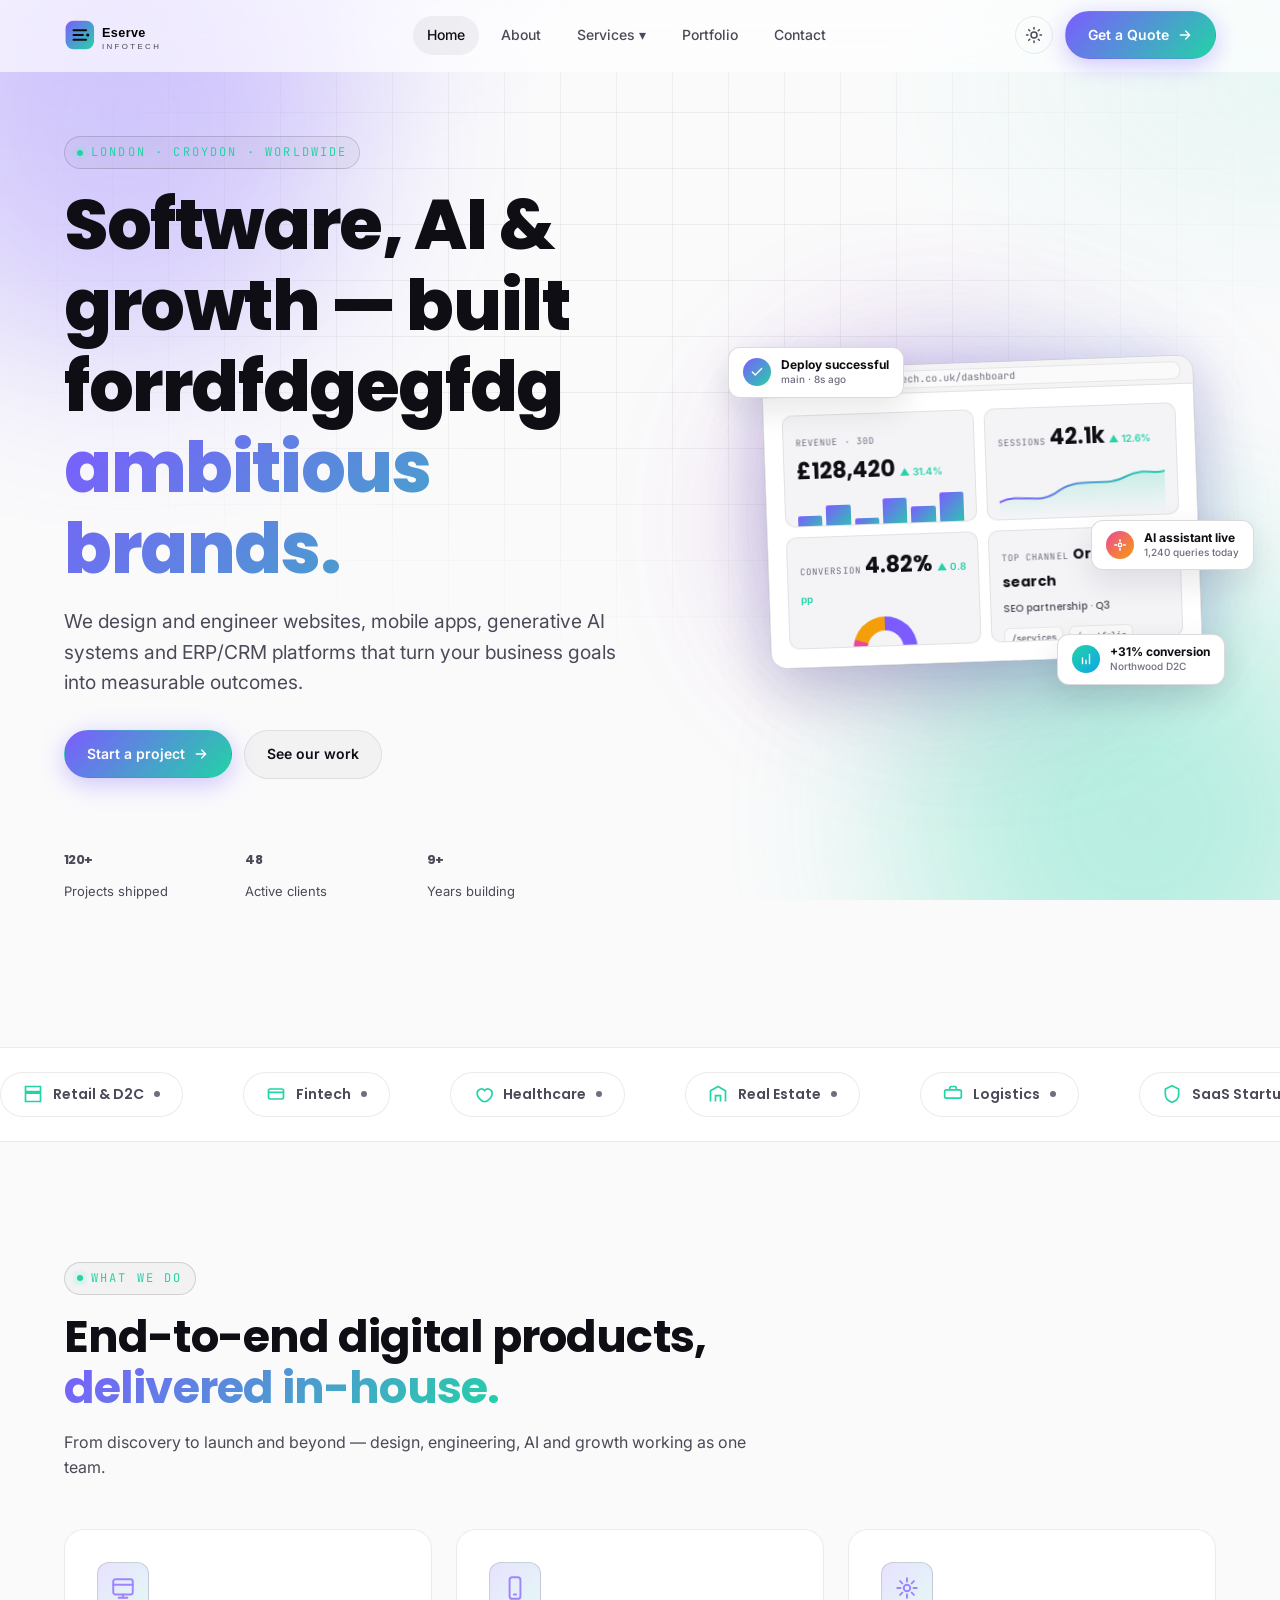
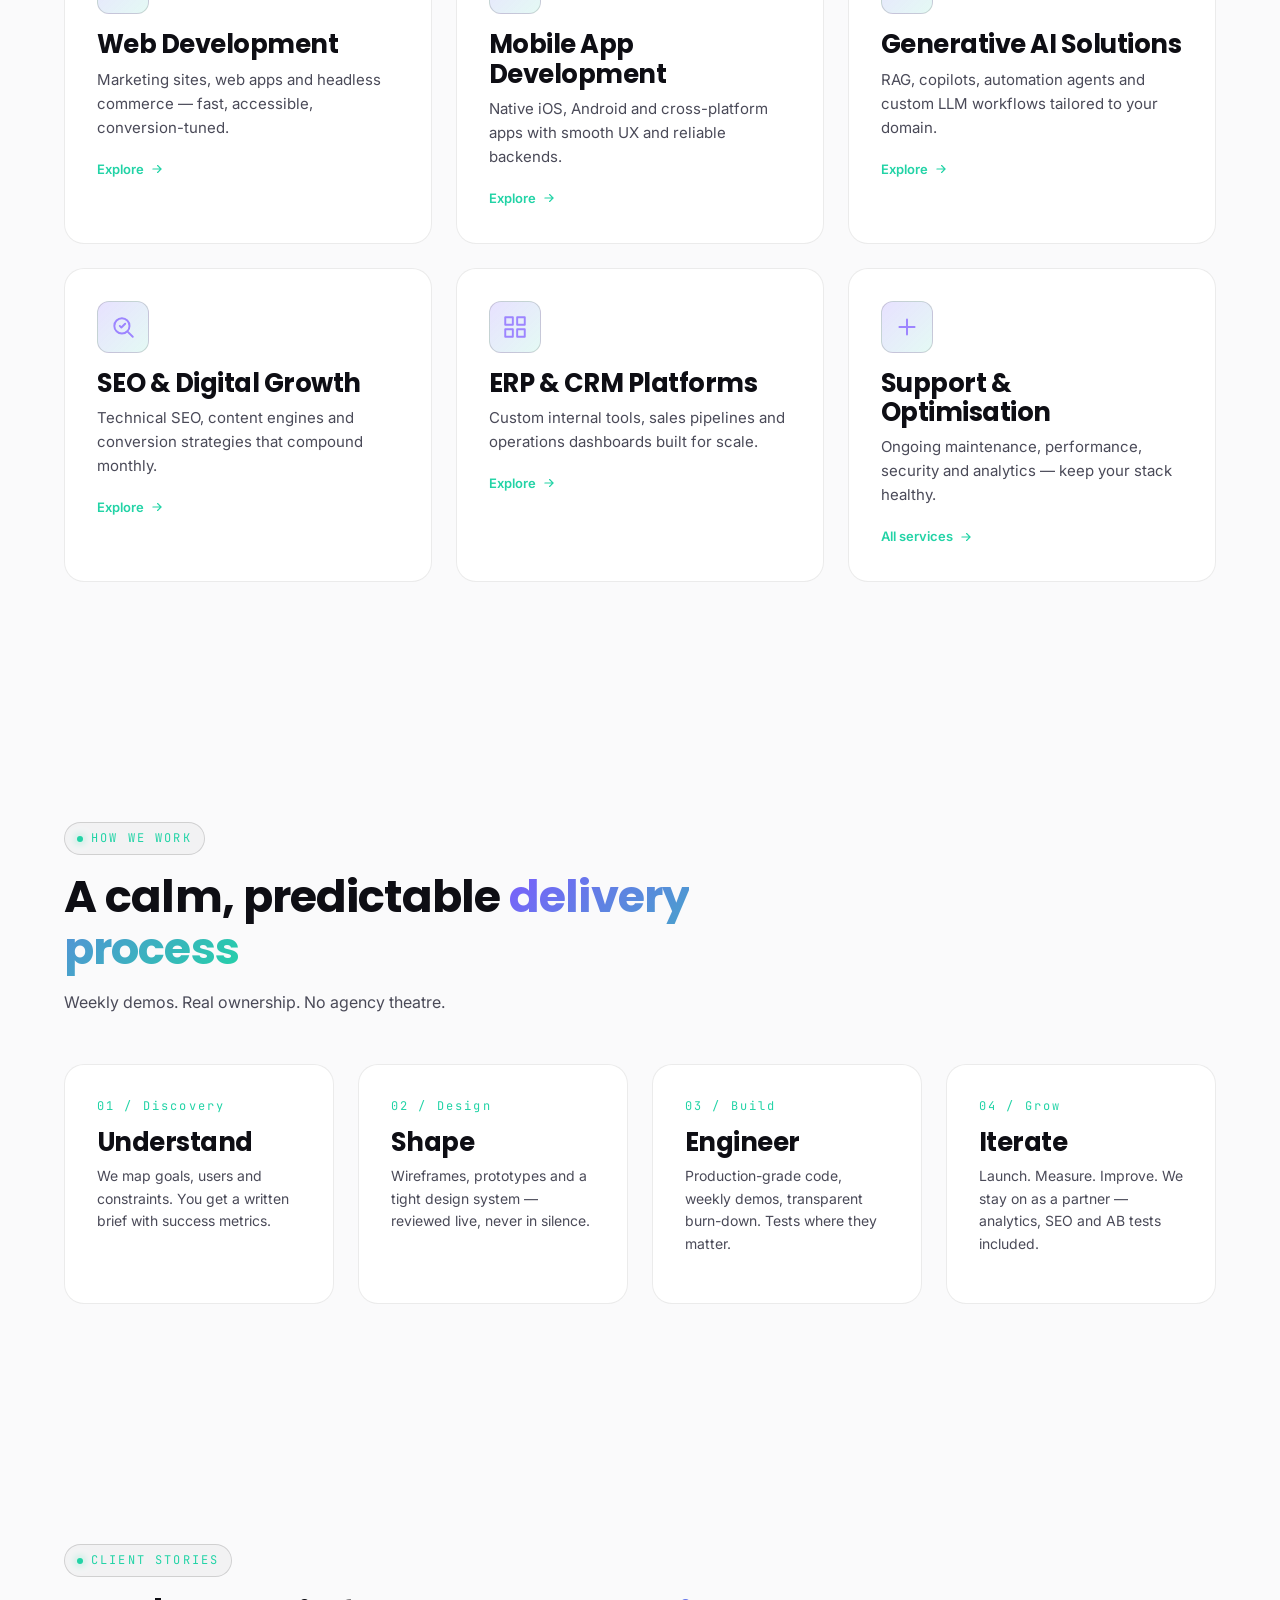
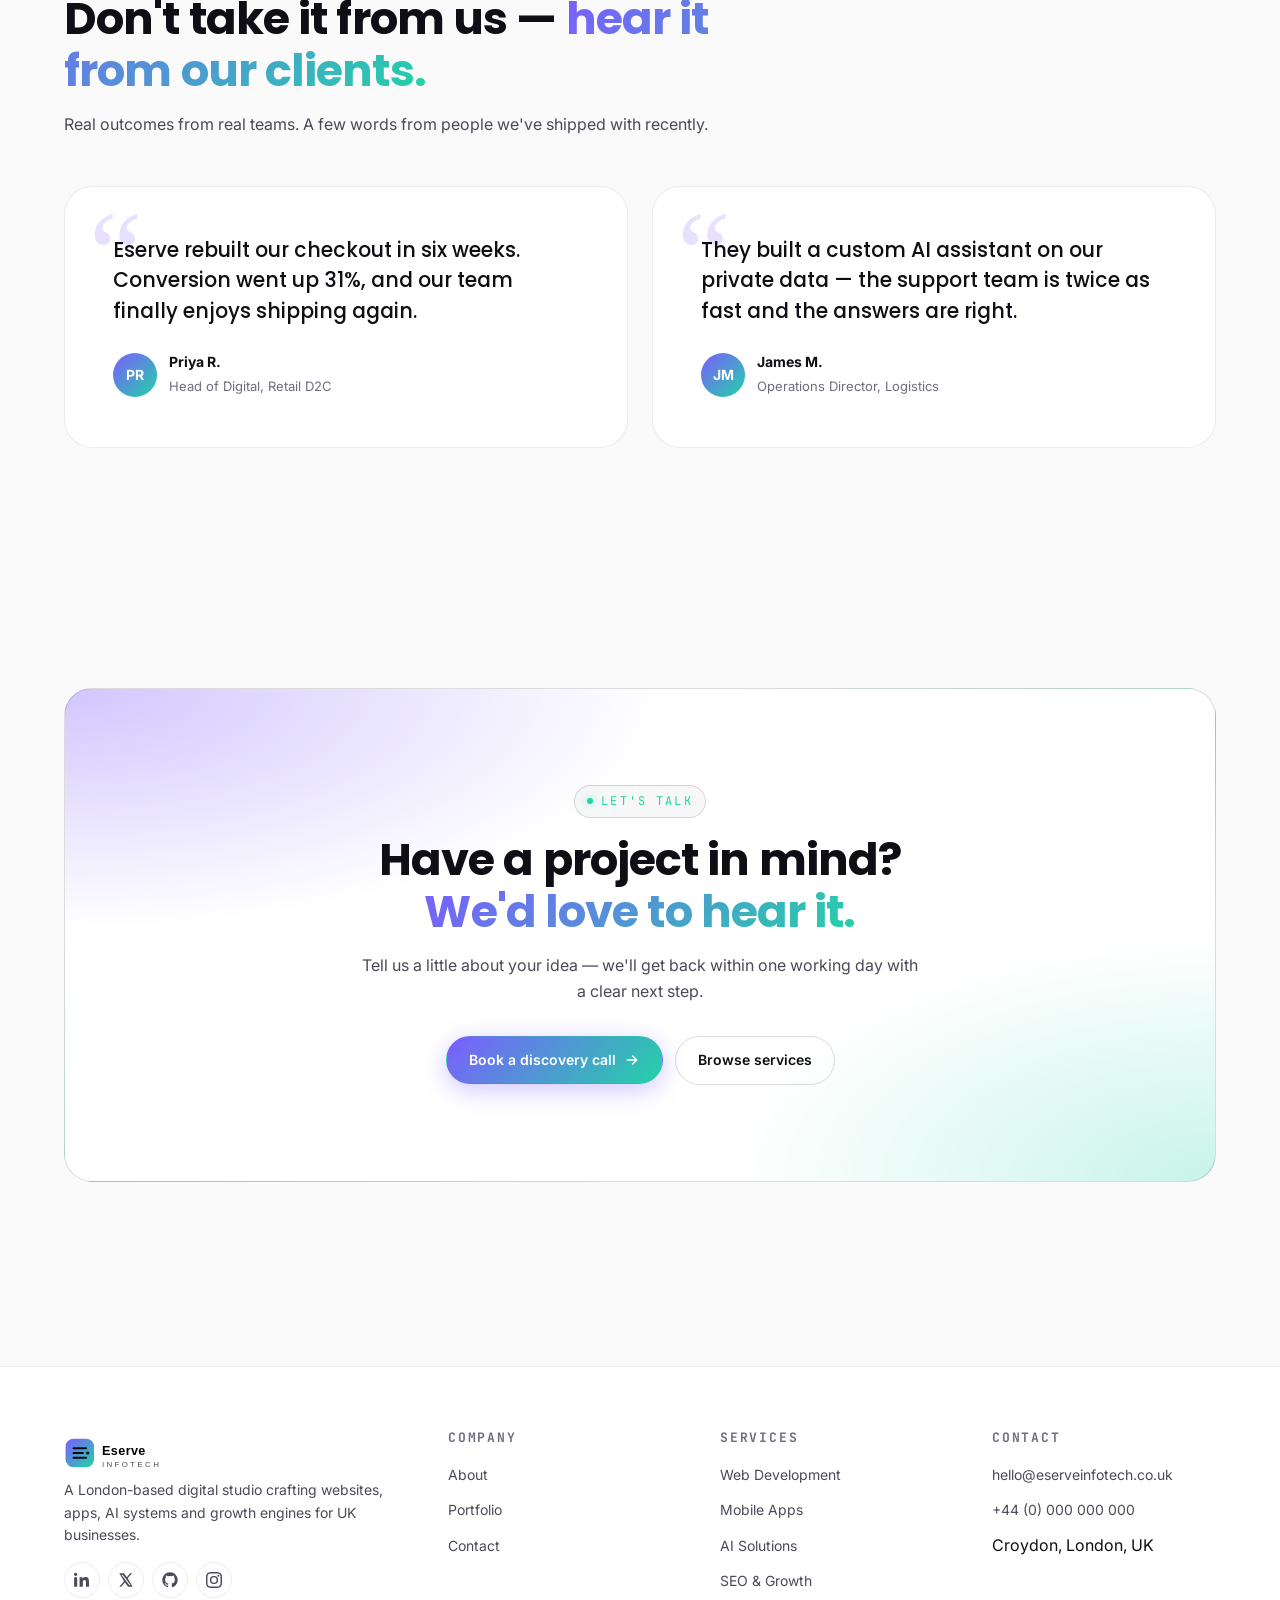
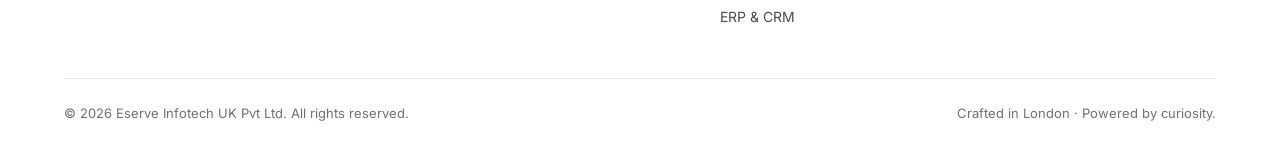
==== index.html @ 1628f1bd "panel changes" ====
<!doctype html>
<html lang="en" data-theme="light">
<head>
  <meta charset="utf-8" />
  <meta name="viewport" content="width=device-width, initial-scale=1" />
  <title>Eserve Infotech — Web, Mobile, AI &amp; SEO Studio in the UK</title>
  <meta name="description" content="Eserve Infotech is a London-based digital studio building fast, secure websites, mobile apps, AI systems and growth-focused SEO for ambitious UK businesses." />
  <link rel="icon" type="image/svg+xml" href="assets/images/logo.svg" />
  <link rel="stylesheet" href="assets/css/style.css" />
</head>
<body>

  <div class="scroll-progress"></div>
  <div class="bg-grid" aria-hidden="true"></div>
  <div class="bg-shapes" aria-hidden="true"><div class="blob b1"></div><div class="blob b2"></div><div class="blob b3"></div></div>

  <!-- ===== NAVBAR ===== -->
  <nav class="navbar" aria-label="Primary">
    <div class="nav-inner">
      <a class="logo" href="index.html" aria-label="Eserve Infotech home">
        <object data="assets/images/logo.svg" type="image/svg+xml" aria-hidden="true" style="pointer-events:none;height:38px"></object>
      </a>
      <ul class="nav-links" id="navMenu">
        <li><a href="index.html" class="active">Home</a></li>
        <li><a href="about.html">About</a></li>
        <li class="has-dropdown">
          <a href="services.html">Services <span aria-hidden="true">▾</span></a>
          <div class="dropdown" role="menu">
            <a href="services/web-development.html"><span class="ic"><svg viewBox="0 0 24 24" fill="none" stroke="currentColor" stroke-width="2"><rect x="3" y="4" width="18" height="14" rx="2"/><path d="M3 9h18"/></svg></span>Web Development</a>
            <a href="services/mobile-app.html"><span class="ic"><svg viewBox="0 0 24 24" fill="none" stroke="currentColor" stroke-width="2"><rect x="7" y="2" width="10" height="20" rx="2"/><path d="M11 18h2"/></svg></span>Mobile App Development</a>
            <a href="services/ai-solutions.html"><span class="ic"><svg viewBox="0 0 24 24" fill="none" stroke="currentColor" stroke-width="2"><circle cx="12" cy="12" r="3"/><path d="M12 3v3M12 18v3M3 12h3M18 12h3M5 5l2 2M17 17l2 2M5 19l2-2M17 7l2-2"/></svg></span>Generative AI Solutions</a>
            <a href="services/seo.html"><span class="ic"><svg viewBox="0 0 24 24" fill="none" stroke="currentColor" stroke-width="2"><circle cx="11" cy="11" r="7"/><path d="m21 21-4.3-4.3"/></svg></span>SEO &amp; Digital Growth</a>
            <a href="services/erp-crm.html"><span class="ic"><svg viewBox="0 0 24 24" fill="none" stroke="currentColor" stroke-width="2"><path d="M3 3h7v7H3zM14 3h7v7h-7zM3 14h7v7H3zM14 14h7v7h-7z"/></svg></span>ERP &amp; CRM Software</a>
          </div>
        </li>
        <li><a href="portfolio.html">Portfolio</a></li>
        <li><a href="contact.html">Contact</a></li>
      </ul>
      <div class="nav-cta">
        <button class="theme-toggle" aria-label="Toggle theme">
          <svg class="icon-moon" viewBox="0 0 24 24" fill="none" stroke="currentColor" stroke-width="2" stroke-linecap="round" stroke-linejoin="round"><path d="M21 12.79A9 9 0 1 1 11.21 3 7 7 0 0 0 21 12.79z"/></svg>
          <svg class="icon-sun" viewBox="0 0 24 24" fill="none" stroke="currentColor" stroke-width="2" stroke-linecap="round" stroke-linejoin="round"><circle cx="12" cy="12" r="4"/><path d="M12 2v2M12 20v2M4.93 4.93l1.41 1.41M17.66 17.66l1.41 1.41M2 12h2M20 12h2M4.93 19.07l1.41-1.41M17.66 6.34l1.41-1.41"/></svg>
        </button>
        <a class="btn btn-primary" href="contact.html">Get a Quote
          <svg class="arrow" viewBox="0 0 24 24" fill="none" stroke="currentColor" stroke-width="2" stroke-linecap="round" stroke-linejoin="round"><path d="M5 12h14M13 6l6 6-6 6"/></svg>
        </a>
        <button class="nav-toggle" aria-label="Open menu" aria-controls="navMenu" aria-expanded="false">
          <svg viewBox="0 0 24 24" fill="none" stroke="currentColor" stroke-width="2" stroke-linecap="round"><path d="M4 7h16M4 12h16M4 17h16"/></svg>
        </button>
      </div>
    </div>
  </nav>

  <main>
    <!-- ===== HERO ===== -->
    <section class="hero">
      <div class="container hero-grid">
        <div>
          <span class="eyebrow reveal" data-edit="home.hero_eyebrow">London · Croydon · Worldwide</span>
          <h1 class="reveal delay-1">
            <span class="line" data-edit="home.hero_h1_line1">Software, AI &amp; </span>
            <span class="line" data-edit="home.hero_h1_line2">growth — built for</span>
            <span class="line gradient-text" data-edit="home.hero_h1_line3">ambitious brands.</span>
          </h1>
          <p class="lead reveal delay-2" data-edit="home.hero_lead">We design and engineer websites, mobile apps, generative AI systems and ERP/CRM platforms that turn your business goals into measurable outcomes.</p>
          <div class="hero-actions reveal delay-3">
            <a class="btn btn-primary" href="contact.html"><span data-edit="home.hero_cta_primary">Start a project</span>
              <svg class="arrow" viewBox="0 0 24 24" fill="none" stroke="currentColor" stroke-width="2" stroke-linecap="round" stroke-linejoin="round"><path d="M5 12h14M13 6l6 6-6 6"/></svg>
            </a>
            <a class="btn btn-ghost" href="portfolio.html" data-edit="home.hero_cta_secondary">See our work</a>
          </div>
          <div class="hero-stats reveal delay-4">
            <div class="stat"><strong><span data-edit="home.stat_1_value">120</span><span data-edit="home.stat_1_suffix">+</span></strong><span data-edit="home.stat_1_label">Projects shipped</span></div>
            <div class="stat"><strong><span data-edit="home.stat_2_value">48</span><span data-edit="home.stat_2_suffix"></span></strong><span data-edit="home.stat_2_label">Active clients</span></div>
            <div class="stat"><strong><span data-edit="home.stat_3_value">9</span><span data-edit="home.stat_3_suffix">+</span></strong><span data-edit="home.stat_3_label">Years building</span></div>
          </div>
        </div>
        <div class="hero-mockup reveal delay-2" aria-hidden="true">
          <div class="browser floating" data-depth="6">
            <div class="bar">
              <i></i><i></i><i></i>
              <span class="url">eserveinfotech.co.uk/dashboard</span>
            </div>
            <div class="body">
              <div class="dash-grid">
                <div class="dash-card">
                  <span class="lbl">Revenue · 30d</span>
                  <span class="val">£128,420</span>
                  <span class="delta">▲ 31.4%</span>
                  <div class="chart-bars"><span></span><span></span><span></span><span></span><span></span><span></span></div>
                </div>
                <div class="dash-card">
                  <span class="lbl">Sessions</span>
                  <span class="val">42.1k</span>
                  <span class="delta">▲ 12.6%</span>
                  <svg class="chart-line" viewBox="0 0 220 56" preserveAspectRatio="none">
                    <defs>
                      <linearGradient id="chartGrad" x1="0" x2="0" y1="0" y2="1">
                        <stop offset="0%" stop-color="#22D3A6"/>
                        <stop offset="100%" stop-color="#22D3A6" stop-opacity="0"/>
                      </linearGradient>
                      <linearGradient id="chartStroke" x1="0" x2="1" y1="0" y2="0">
                        <stop offset="0%" stop-color="#7C5CFF"/>
                        <stop offset="100%" stop-color="#22D3A6"/>
                      </linearGradient>
                    </defs>
                    <path class="area" d="M0,40 C30,30 50,46 80,30 C110,16 140,30 170,18 C190,10 210,18 220,14 L220,56 L0,56 Z"/>
                    <path class="stroke" d="M0,40 C30,30 50,46 80,30 C110,16 140,30 170,18 C190,10 210,18 220,14"/>
                  </svg>
                </div>
                <div class="dash-card">
                  <span class="lbl">Conversion</span>
                  <span class="val">4.82%</span>
                  <span class="delta">▲ 0.8 pp</span>
                  <div class="dash-pie"></div>
                </div>
                <div class="dash-card">
                  <span class="lbl">Top channel</span>
                  <span class="val" style="font-size:14px;line-height:1.3">Organic search<br><span style="font-size:10px;color:var(--text-muted);font-weight:500">SEO partnership · Q3</span></span>
                  <div style="display:flex;gap:6px;margin-top:8px;flex-wrap:wrap">
                    <span style="font-size:9px;font-family:var(--font-mono);background:var(--bg);border:1px solid var(--border);padding:3px 6px;border-radius:6px;color:var(--text-muted)">/services</span>
                    <span style="font-size:9px;font-family:var(--font-mono);background:var(--bg);border:1px solid var(--border);padding:3px 6px;border-radius:6px;color:var(--text-muted)">/portfolio</span>
                  </div>
                </div>
              </div>
            </div>
          </div>

          <div class="float-card fc-1 floating" data-depth="14">
            <span class="ic-circle"><svg viewBox="0 0 24 24" fill="none" stroke="currentColor" stroke-width="2.4" stroke-linecap="round" stroke-linejoin="round"><path d="M20 6 9 17l-5-5"/></svg></span>
            <div class="meta-row"><strong>Deploy successful</strong><span>main · 8s ago</span></div>
          </div>

          <div class="float-card fc-2 floating" data-depth="20">
            <span class="ic-circle" style="background:linear-gradient(135deg,#22D3A6,#0EA5E9)"><svg viewBox="0 0 24 24" fill="none" stroke="currentColor" stroke-width="2.4" stroke-linecap="round" stroke-linejoin="round"><path d="M12 20v-6M6 20V10M18 20V4"/></svg></span>
            <div class="meta-row"><strong>+31% conversion</strong><span>Northwood D2C</span></div>
          </div>

          <div class="float-card fc-3 floating" data-depth="10">
            <span class="ic-circle" style="background:linear-gradient(135deg,#EC4899,#F59E0B)"><svg viewBox="0 0 24 24" fill="none" stroke="currentColor" stroke-width="2.4" stroke-linecap="round" stroke-linejoin="round"><circle cx="12" cy="12" r="3"/><path d="M12 3v3M12 18v3M3 12h3M18 12h3"/></svg></span>
            <div class="meta-row"><strong>AI assistant live</strong><span>1,240 queries today</span></div>
          </div>
        </div>
      </div>
    </section>

    <!-- ===== TRUSTED BY MARQUEE ===== -->
    <section aria-label="Trusted by" class="reveal">
      <div class="marquee">
        <div class="marquee-track">
          <span class="logo-chip"><svg viewBox="0 0 24 24" fill="none" stroke="currentColor" stroke-width="2"><path d="M3 3h18v6H3zM3 11h18v10H3z"/></svg>Retail &amp; D2C</span>
          <span class="logo-chip"><svg viewBox="0 0 24 24" fill="none" stroke="currentColor" stroke-width="2"><rect x="3" y="6" width="18" height="12" rx="2"/><path d="M3 10h18"/></svg>Fintech</span>
          <span class="logo-chip"><svg viewBox="0 0 24 24" fill="none" stroke="currentColor" stroke-width="2"><path d="M12 21s-7-4.5-7-10a5 5 0 0 1 9-3 5 5 0 0 1 9 3c0 5.5-7 10-7 10z"/></svg>Healthcare</span>
          <span class="logo-chip"><svg viewBox="0 0 24 24" fill="none" stroke="currentColor" stroke-width="2"><path d="M3 21V8l9-5 9 5v13"/><path d="M9 21v-7h6v7"/></svg>Real Estate</span>
          <span class="logo-chip"><svg viewBox="0 0 24 24" fill="none" stroke="currentColor" stroke-width="2"><rect x="2" y="7" width="20" height="10" rx="2"/><path d="M8 7V5a2 2 0 0 1 2-2h4a2 2 0 0 1 2 2v2"/></svg>Logistics</span>
          <span class="logo-chip"><svg viewBox="0 0 24 24" fill="none" stroke="currentColor" stroke-width="2"><path d="M12 2 4 6v6c0 5 3.5 8.5 8 10 4.5-1.5 8-5 8-10V6l-8-4z"/></svg>SaaS Startups</span>
          <span class="logo-chip"><svg viewBox="0 0 24 24" fill="none" stroke="currentColor" stroke-width="2"><path d="M3 21v-8l9-7 9 7v8M9 21v-6h6v6"/></svg>Manufacturing</span>
          <span class="logo-chip"><svg viewBox="0 0 24 24" fill="none" stroke="currentColor" stroke-width="2"><path d="M2 9 12 4l10 5-10 5L2 9z"/><path d="M6 11v5a6 6 0 0 0 12 0v-5"/></svg>Education</span>

          <span class="logo-chip"><svg viewBox="0 0 24 24" fill="none" stroke="currentColor" stroke-width="2"><path d="M3 3h18v6H3zM3 11h18v10H3z"/></svg>Retail &amp; D2C</span>
          <span class="logo-chip"><svg viewBox="0 0 24 24" fill="none" stroke="currentColor" stroke-width="2"><rect x="3" y="6" width="18" height="12" rx="2"/><path d="M3 10h18"/></svg>Fintech</span>
          <span class="logo-chip"><svg viewBox="0 0 24 24" fill="none" stroke="currentColor" stroke-width="2"><path d="M12 21s-7-4.5-7-10a5 5 0 0 1 9-3 5 5 0 0 1 9 3c0 5.5-7 10-7 10z"/></svg>Healthcare</span>
          <span class="logo-chip"><svg viewBox="0 0 24 24" fill="none" stroke="currentColor" stroke-width="2"><path d="M3 21V8l9-5 9 5v13"/><path d="M9 21v-7h6v7"/></svg>Real Estate</span>
          <span class="logo-chip"><svg viewBox="0 0 24 24" fill="none" stroke="currentColor" stroke-width="2"><rect x="2" y="7" width="20" height="10" rx="2"/><path d="M8 7V5a2 2 0 0 1 2-2h4a2 2 0 0 1 2 2v2"/></svg>Logistics</span>
          <span class="logo-chip"><svg viewBox="0 0 24 24" fill="none" stroke="currentColor" stroke-width="2"><path d="M12 2 4 6v6c0 5 3.5 8.5 8 10 4.5-1.5 8-5 8-10V6l-8-4z"/></svg>SaaS Startups</span>
          <span class="logo-chip"><svg viewBox="0 0 24 24" fill="none" stroke="currentColor" stroke-width="2"><path d="M3 21v-8l9-7 9 7v8M9 21v-6h6v6"/></svg>Manufacturing</span>
          <span class="logo-chip"><svg viewBox="0 0 24 24" fill="none" stroke="currentColor" stroke-width="2"><path d="M2 9 12 4l10 5-10 5L2 9z"/><path d="M6 11v5a6 6 0 0 0 12 0v-5"/></svg>Education</span>
        </div>
      </div>
    </section>

    <!-- ===== SERVICES ===== -->
    <section class="section" id="services">
      <div class="container">
        <div class="section-head reveal">
          <span class="eyebrow">What we do</span>
          <h2>End-to-end digital products, <span class="gradient-text">delivered in-house.</span></h2>
          <p>From discovery to launch and beyond — design, engineering, AI and growth working as one team.</p>
        </div>

        <div class="grid g-3">
          <a class="card spotlight tilt reveal delay-1" href="services/web-development.html">
            <div class="icon">
              <svg viewBox="0 0 24 24" fill="none" stroke="currentColor" stroke-width="1.8" stroke-linecap="round" stroke-linejoin="round"><rect x="3" y="4" width="18" height="14" rx="2"/><path d="M3 9h18M8 21h8M12 18v3"/></svg>
            </div>
            <h3>Web Development</h3>
            <p>Marketing sites, web apps and headless commerce — fast, accessible, conversion-tuned.</p>
            <span class="more">Explore <svg viewBox="0 0 24 24" fill="none" stroke="currentColor" stroke-width="2" stroke-linecap="round"><path d="M5 12h14M13 6l6 6-6 6"/></svg></span>
          </a>

          <a class="card spotlight tilt reveal delay-2" href="services/mobile-app.html">
            <div class="icon">
              <svg viewBox="0 0 24 24" fill="none" stroke="currentColor" stroke-width="1.8" stroke-linecap="round" stroke-linejoin="round"><rect x="7" y="2" width="10" height="20" rx="2.5"/><path d="M11 18h2"/></svg>
            </div>
            <h3>Mobile App Development</h3>
            <p>Native iOS, Android and cross-platform apps with smooth UX and reliable backends.</p>
            <span class="more">Explore <svg viewBox="0 0 24 24" fill="none" stroke="currentColor" stroke-width="2" stroke-linecap="round"><path d="M5 12h14M13 6l6 6-6 6"/></svg></span>
          </a>

          <a class="card spotlight tilt reveal delay-3" href="services/ai-solutions.html">
            <div class="icon">
              <svg viewBox="0 0 24 24" fill="none" stroke="currentColor" stroke-width="1.8" stroke-linecap="round" stroke-linejoin="round"><circle cx="12" cy="12" r="3"/><path d="M12 3v3M12 18v3M3 12h3M18 12h3M5.6 5.6 7.7 7.7M16.3 16.3l2.1 2.1M5.6 18.4 7.7 16.3M16.3 7.7l2.1-2.1"/></svg>
            </div>
            <h3>Generative AI Solutions</h3>
            <p>RAG, copilots, automation agents and custom LLM workflows tailored to your domain.</p>
            <span class="more">Explore <svg viewBox="0 0 24 24" fill="none" stroke="currentColor" stroke-width="2" stroke-linecap="round"><path d="M5 12h14M13 6l6 6-6 6"/></svg></span>
          </a>

          <a class="card spotlight tilt reveal delay-1" href="services/seo.html">
            <div class="icon">
              <svg viewBox="0 0 24 24" fill="none" stroke="currentColor" stroke-width="1.8" stroke-linecap="round" stroke-linejoin="round"><circle cx="11" cy="11" r="7"/><path d="m21 21-4.3-4.3M9 11l1.5 1.5L14 9"/></svg>
            </div>
            <h3>SEO &amp; Digital Growth</h3>
            <p>Technical SEO, content engines and conversion strategies that compound monthly.</p>
            <span class="more">Explore <svg viewBox="0 0 24 24" fill="none" stroke="currentColor" stroke-width="2" stroke-linecap="round"><path d="M5 12h14M13 6l6 6-6 6"/></svg></span>
          </a>

          <a class="card spotlight tilt reveal delay-2" href="services/erp-crm.html">
            <div class="icon">
              <svg viewBox="0 0 24 24" fill="none" stroke="currentColor" stroke-width="1.8" stroke-linecap="round" stroke-linejoin="round"><path d="M3 3h7v7H3zM14 3h7v7h-7zM3 14h7v7H3zM14 14h7v7h-7z"/></svg>
            </div>
            <h3>ERP &amp; CRM Platforms</h3>
            <p>Custom internal tools, sales pipelines and operations dashboards built for scale.</p>
            <span class="more">Explore <svg viewBox="0 0 24 24" fill="none" stroke="currentColor" stroke-width="2" stroke-linecap="round"><path d="M5 12h14M13 6l6 6-6 6"/></svg></span>
          </a>

          <a class="card spotlight tilt reveal delay-3" href="services.html">
            <div class="icon">
              <svg viewBox="0 0 24 24" fill="none" stroke="currentColor" stroke-width="1.8" stroke-linecap="round" stroke-linejoin="round"><path d="M12 5v14M5 12h14"/></svg>
            </div>
            <h3>Support &amp; Optimisation</h3>
            <p>Ongoing maintenance, performance, security and analytics — keep your stack healthy.</p>
            <span class="more">All services <svg viewBox="0 0 24 24" fill="none" stroke="currentColor" stroke-width="2" stroke-linecap="round"><path d="M5 12h14M13 6l6 6-6 6"/></svg></span>
          </a>
        </div>
      </div>
    </section>

    <!-- ===== PROCESS ===== -->
    <section class="section" id="process">
      <div class="container">
        <div class="section-head reveal">
          <span class="eyebrow">How we work</span>
          <h2>A calm, predictable <span class="gradient-text">delivery process</span></h2>
          <p>Weekly demos. Real ownership. No agency theatre.</p>
        </div>
        <div class="steps">
          <div class="step spotlight reveal delay-1">
            <span class="num">01 / Discovery</span>
            <h3>Understand</h3>
            <p>We map goals, users and constraints. You get a written brief with success metrics.</p>
          </div>
          <div class="step spotlight reveal delay-2">
            <span class="num">02 / Design</span>
            <h3>Shape</h3>
            <p>Wireframes, prototypes and a tight design system — reviewed live, never in silence.</p>
          </div>
          <div class="step spotlight reveal delay-3">
            <span class="num">03 / Build</span>
            <h3>Engineer</h3>
            <p>Production-grade code, weekly demos, transparent burn-down. Tests where they matter.</p>
          </div>
          <div class="step spotlight reveal delay-4">
            <span class="num">04 / Grow</span>
            <h3>Iterate</h3>
            <p>Launch. Measure. Improve. We stay on as a partner — analytics, SEO and AB tests included.</p>
          </div>
        </div>
      </div>
    </section>

    <!-- ===== TESTIMONIAL ===== -->
    <section class="section">
      <div class="container">
        <div class="section-head reveal">
          <span class="eyebrow">Client stories</span>
          <h2>Don't take it from us — <span class="gradient-text">hear it from our clients.</span></h2>
          <p>Real outcomes from real teams. A few words from people we've shipped with recently.</p>
        </div>
        <div class="grid g-2">
          <div class="testimonial spotlight reveal">
            <p>Eserve rebuilt our checkout in six weeks. Conversion went up 31%, and our team finally enjoys shipping again.</p>
            <div class="who">
              <div class="avatar">PR</div>
              <div><strong>Priya R.</strong><span>Head of Digital, Retail D2C</span></div>
            </div>
          </div>
          <div class="testimonial spotlight reveal delay-2">
            <p>They built a custom AI assistant on our private data — the support team is twice as fast and the answers are right.</p>
            <div class="who">
              <div class="avatar">JM</div>
              <div><strong>James M.</strong><span>Operations Director, Logistics</span></div>
            </div>
          </div>
        </div>
      </div>
    </section>

    <!-- ===== CTA ===== -->
    <section class="section">
      <div class="container">
        <div class="cta-banner reveal">
          <span class="eyebrow">Let's talk</span>
          <h2>Have a project in mind? <br/><span class="gradient-text">We'd love to hear it.</span></h2>
          <p>Tell us a little about your idea — we'll get back within one working day with a clear next step.</p>
          <div class="cta-actions">
            <a class="btn btn-primary" href="contact.html">Book a discovery call
              <svg class="arrow" viewBox="0 0 24 24" fill="none" stroke="currentColor" stroke-width="2" stroke-linecap="round" stroke-linejoin="round"><path d="M5 12h14M13 6l6 6-6 6"/></svg>
            </a>
            <a class="btn btn-outline" href="services.html">Browse services</a>
          </div>
        </div>
      </div>
    </section>
  </main>

  <!-- ===== FOOTER ===== -->
  <footer class="footer">
    <div class="container">
      <div class="foot-grid">
        <div class="foot-brand">
          <a class="logo" href="index.html" aria-label="Eserve Infotech home">
            <object data="assets/images/logo.svg" type="image/svg+xml" aria-hidden="true" style="pointer-events:none;height:38px"></object>
          </a>
          <p>A London-based digital studio crafting websites, apps, AI systems and growth engines for UK businesses.</p>
          <div class="socials">
            <a href="#" aria-label="LinkedIn"><svg viewBox="0 0 24 24" fill="currentColor"><path d="M4.98 3.5C4.98 4.88 3.86 6 2.5 6S0 4.88 0 3.5 1.12 1 2.5 1s2.48 1.12 2.48 2.5zM.22 8h4.56v14H.22zM8.34 8h4.37v1.92h.06c.6-1.14 2.08-2.34 4.28-2.34 4.58 0 5.42 3.02 5.42 6.94V22h-4.55v-6.5c0-1.55-.03-3.55-2.16-3.55-2.16 0-2.5 1.69-2.5 3.43V22H8.34z"/></svg></a>
            <a href="#" aria-label="X"><svg viewBox="0 0 24 24" fill="currentColor"><path d="M18.244 2H21l-6.52 7.45L22 22h-6.79l-4.79-6.27L4.7 22H2l7.04-8.04L2 2h6.93l4.32 5.74L18.24 2zm-1.18 18h1.86L7.04 4H5.07l11.99 16z"/></svg></a>
            <a href="#" aria-label="GitHub"><svg viewBox="0 0 24 24" fill="currentColor"><path d="M12 .5C5.65.5.5 5.65.5 12c0 5.08 3.29 9.39 7.86 10.91.58.1.79-.25.79-.55v-2.06c-3.2.7-3.87-1.36-3.87-1.36-.52-1.34-1.27-1.69-1.27-1.69-1.04-.71.08-.7.08-.7 1.15.08 1.76 1.18 1.76 1.18 1.02 1.75 2.68 1.24 3.34.95.1-.74.4-1.24.73-1.53-2.55-.29-5.23-1.28-5.23-5.69 0-1.26.45-2.29 1.18-3.1-.12-.29-.51-1.46.11-3.05 0 0 .96-.31 3.15 1.18a10.94 10.94 0 0 1 5.74 0c2.18-1.49 3.14-1.18 3.14-1.18.62 1.59.23 2.76.11 3.05.74.81 1.18 1.84 1.18 3.1 0 4.42-2.69 5.4-5.25 5.68.41.36.78 1.06.78 2.13v3.16c0 .31.21.66.8.55C20.21 21.39 23.5 17.08 23.5 12 23.5 5.65 18.35.5 12 .5z"/></svg></a>
            <a href="#" aria-label="Instagram"><svg viewBox="0 0 24 24" fill="currentColor"><path d="M12 2.16c3.2 0 3.58.01 4.85.07 1.17.05 1.8.25 2.22.41.56.22.96.48 1.38.9.42.42.68.82.9 1.38.16.42.36 1.05.41 2.22.06 1.27.07 1.65.07 4.85s-.01 3.58-.07 4.85c-.05 1.17-.25 1.8-.41 2.22-.22.56-.48.96-.9 1.38-.42.42-.82.68-1.38.9-.42.16-1.05.36-2.22.41-1.27.06-1.65.07-4.85.07s-3.58-.01-4.85-.07c-1.17-.05-1.8-.25-2.22-.41-.56-.22-.96-.48-1.38-.9-.42-.42-.68-.82-.9-1.38-.16-.42-.36-1.05-.41-2.22C2.17 15.58 2.16 15.2 2.16 12s.01-3.58.07-4.85c.05-1.17.25-1.8.41-2.22.22-.56.48-.96.9-1.38.42-.42.82-.68 1.38-.9.42-.16 1.05-.36 2.22-.41C8.42 2.17 8.8 2.16 12 2.16zM12 0C8.74 0 8.33.01 7.05.07 5.78.13 4.9.33 4.14.63c-.79.31-1.46.72-2.13 1.39A5.9 5.9 0 0 0 .63 4.14C.33 4.9.13 5.78.07 7.05.01 8.33 0 8.74 0 12s.01 3.67.07 4.95c.06 1.27.26 2.15.56 2.91.31.79.72 1.46 1.39 2.13.67.67 1.34 1.08 2.13 1.39.76.3 1.64.5 2.91.56C8.33 23.99 8.74 24 12 24s3.67-.01 4.95-.07c1.27-.06 2.15-.26 2.91-.56.79-.31 1.46-.72 2.13-1.39a5.9 5.9 0 0 0 1.39-2.13c.3-.76.5-1.64.56-2.91.06-1.28.07-1.69.07-4.95s-.01-3.67-.07-4.95c-.06-1.27-.26-2.15-.56-2.91a5.9 5.9 0 0 0-1.39-2.13A5.9 5.9 0 0 0 19.86.63C19.1.33 18.22.13 16.95.07 15.67.01 15.26 0 12 0z"/><path d="M12 5.84A6.16 6.16 0 0 0 5.84 12 6.16 6.16 0 0 0 12 18.16 6.16 6.16 0 0 0 18.16 12 6.16 6.16 0 0 0 12 5.84zm0 10.16A4 4 0 0 1 8 12a4 4 0 0 1 4-4 4 4 0 0 1 4 4 4 4 0 0 1-4 4z"/><circle cx="18.41" cy="5.59" r="1.44"/></svg></a>
          </div>
        </div>
        <div class="foot-col">
          <h4>Company</h4>
          <ul>
            <li><a href="about.html">About</a></li>
            <li><a href="portfolio.html">Portfolio</a></li>
            <li><a href="contact.html">Contact</a></li>
          </ul>
        </div>
        <div class="foot-col">
          <h4>Services</h4>
          <ul>
            <li><a href="services/web-development.html">Web Development</a></li>
            <li><a href="services/mobile-app.html">Mobile Apps</a></li>
            <li><a href="services/ai-solutions.html">AI Solutions</a></li>
            <li><a href="services/seo.html">SEO &amp; Growth</a></li>
            <li><a href="services/erp-crm.html">ERP &amp; CRM</a></li>
          </ul>
        </div>
        <div class="foot-col">
          <h4>Contact</h4>
          <ul>
            <li><a href="mailto:hello@eserveinfotech.co.uk">hello@eserveinfotech.co.uk</a></li>
            <li><a href="tel:+440000000000">+44 (0) 000 000 000</a></li>
            <li>Croydon, London, UK</li>
          </ul>
        </div>
      </div>
      <div class="foot-base">
        <span>© <span data-year>2026</span> Eserve Infotech UK Pvt Ltd. All rights reserved.</span>
        <span>Crafted in London · Powered by curiosity.</span>
      </div>
    </div>
  </footer>

  <script src="assets/js/content-loader.js"></script>
  <script src="assets/js/main.js"></script>
</body>
</html>
---- assets/css/style.css ----
/* =========================================================
   ESERVE INFOTECH — Global Stylesheet
   Modern minimal agency aesthetic, dark-first with light mode.
   ========================================================= */

@import url('https://fonts.googleapis.com/css2?family=Inter:wght@300;400;500;600;700;800&family=Poppins:wght@500;600;700;800&family=JetBrains+Mono:wght@400;500&display=swap');

/* ---------- DESIGN TOKENS ---------- */
:root {
  /* Colors — dark mode primary */
  --bg: #0A0A0F;
  --bg-elev: #111118;
  --bg-elev-2: #16161F;
  --surface: rgba(255, 255, 255, 0.04);
  --surface-strong: rgba(255, 255, 255, 0.07);
  --border: rgba(255, 255, 255, 0.08);
  --border-strong: rgba(255, 255, 255, 0.16);

  --text: #F5F5F7;
  --text-muted: #A0A0B0;
  --text-dim: #6E6E80;

  --primary: #7C5CFF;          /* Indigo violet */
  --primary-glow: #9D85FF;
  --accent: #22D3A6;           /* Mint green */
  --accent-glow: #5BE9C2;
  --warn: #F59E0B;
  --danger: #EF4444;

  /* Gradients */
  --grad-primary: linear-gradient(135deg, #7C5CFF 0%, #22D3A6 100%);
  --grad-soft: linear-gradient(135deg, rgba(124, 92, 255, 0.18), rgba(34, 211, 166, 0.12));
  --grad-radial: radial-gradient(circle at 50% 0%, rgba(124, 92, 255, 0.25), transparent 60%);

  /* Type */
  --font-display: 'Poppins', 'Inter', system-ui, sans-serif;
  --font-body: 'Inter', system-ui, sans-serif;
  --font-mono: 'JetBrains Mono', ui-monospace, monospace;

  /* Spacing scale (8pt) */
  --s-1: 4px;  --s-2: 8px;  --s-3: 12px; --s-4: 16px;
  --s-5: 24px; --s-6: 32px; --s-7: 48px; --s-8: 64px;
  --s-9: 96px; --s-10: 128px;

  /* Radius */
  --r-sm: 8px;
  --r-md: 12px;
  --r-lg: 20px;
  --r-xl: 28px;
  --r-pill: 999px;

  /* Shadows */
  --shadow-sm: 0 4px 16px rgba(0, 0, 0, 0.25);
  --shadow-md: 0 12px 32px rgba(0, 0, 0, 0.35);
  --shadow-lg: 0 24px 60px rgba(0, 0, 0, 0.45);
  --shadow-glow: 0 0 40px rgba(124, 92, 255, 0.35);

  /* Motion */
  --ease: cubic-bezier(0.22, 1, 0.36, 1);
  --ease-in: cubic-bezier(0.55, 0, 1, 0.45);
  --d-fast: 180ms;
  --d-base: 280ms;
  --d-slow: 520ms;

  /* Layout */
  --container: 1200px;
  --nav-h: 72px;
}

/* ---------- LIGHT MODE OVERRIDES ---------- */
[data-theme="light"] {
  --bg: #FAFAFB;
  --bg-elev: #FFFFFF;
  --bg-elev-2: #F4F4F7;
  --surface: rgba(0, 0, 0, 0.03);
  --surface-strong: rgba(0, 0, 0, 0.05);
  --border: rgba(0, 0, 0, 0.08);
  --border-strong: rgba(0, 0, 0, 0.14);
  --text: #0E0E14;
  --text-muted: #4A4A58;
  --text-dim: #6E6E80;
  --shadow-sm: 0 4px 16px rgba(20, 20, 40, 0.06);
  --shadow-md: 0 12px 32px rgba(20, 20, 40, 0.10);
  --shadow-lg: 0 24px 60px rgba(20, 20, 40, 0.14);
}

/* ---------- BASE ---------- */
*,
*::before,
*::after { box-sizing: border-box; }

html { scroll-behavior: smooth; -webkit-text-size-adjust: 100%; }

body {
  margin: 0;
  font-family: var(--font-body);
  font-size: 16px;
  line-height: 1.6;
  color: var(--text);
  background: var(--bg);
  -webkit-font-smoothing: antialiased;
  -moz-osx-font-smoothing: grayscale;
  overflow-x: hidden;
}

/* Background ambience */
body::before {
  content: "";
  position: fixed;
  inset: 0;
  pointer-events: none;
  background:
    radial-gradient(900px 500px at 10% -10%, rgba(124, 92, 255, 0.18), transparent 60%),
    radial-gradient(700px 400px at 100% 10%, rgba(34, 211, 166, 0.12), transparent 60%);
  z-index: 0;
}
[data-theme="light"] body::before {
  background:
    radial-gradient(900px 500px at 10% -10%, rgba(124, 92, 255, 0.10), transparent 60%),
    radial-gradient(700px 400px at 100% 10%, rgba(34, 211, 166, 0.08), transparent 60%);
}

main, nav, footer, section { position: relative; z-index: 1; }

a { color: inherit; text-decoration: none; transition: color var(--d-fast) var(--ease); }
a:hover { color: var(--primary-glow); }

img, svg { max-width: 100%; display: block; }

button { font: inherit; cursor: pointer; border: 0; background: none; color: inherit; }

h1, h2, h3, h4 {
  font-family: var(--font-display);
  font-weight: 700;
  line-height: 1.15;
  letter-spacing: -0.02em;
  margin: 0 0 var(--s-4);
}
h1 { font-size: clamp(2.4rem, 5.5vw, 4.5rem); font-weight: 800; }
h2 { font-size: clamp(1.9rem, 3.6vw, 2.8rem); }
h3 { font-size: clamp(1.3rem, 2.2vw, 1.6rem); }
h4 { font-size: 1.1rem; }
p  { margin: 0 0 var(--s-4); color: var(--text-muted); }

::selection { background: var(--primary); color: #fff; }

/* ---------- LAYOUT ---------- */
.container {
  width: 100%;
  max-width: var(--container);
  margin: 0 auto;
  padding: 0 var(--s-5);
}

.section {
  padding: clamp(64px, 10vw, 120px) 0;
}

.eyebrow {
  display: inline-flex;
  align-items: center;
  gap: var(--s-2);
  font-family: var(--font-mono);
  font-size: 12px;
  letter-spacing: 0.18em;
  text-transform: uppercase;
  color: var(--accent);
  padding: 6px 12px;
  border: 1px solid var(--border-strong);
  border-radius: var(--r-pill);
  background: var(--surface);
  margin-bottom: var(--s-4);
}
.eyebrow::before {
  content: "";
  width: 6px; height: 6px;
  border-radius: 50%;
  background: var(--accent);
  box-shadow: 0 0 8px var(--accent-glow);
}

.section-head { max-width: 720px; margin-bottom: var(--s-7); }
.section-head.center { margin-left: auto; margin-right: auto; text-align: center; }

.gradient-text {
  background: var(--grad-primary);
  -webkit-background-clip: text;
  background-clip: text;
  color: transparent;
}

/* ---------- NAVBAR ---------- */
.navbar {
  position: fixed;
  top: 0; left: 0; right: 0;
  height: var(--nav-h);
  z-index: 100;
  display: flex;
  align-items: center;
  background: rgba(10, 10, 15, 0.55);
  backdrop-filter: blur(18px) saturate(140%);
  -webkit-backdrop-filter: blur(18px) saturate(140%);
  border-bottom: 1px solid transparent;
  transition: background var(--d-base) var(--ease), border-color var(--d-base) var(--ease);
}
.navbar.scrolled {
  background: rgba(10, 10, 15, 0.85);
  border-bottom-color: var(--border);
}
[data-theme="light"] .navbar { background: rgba(255, 255, 255, 0.65); }
[data-theme="light"] .navbar.scrolled { background: rgba(255, 255, 255, 0.92); }

.nav-inner {
  width: 100%;
  max-width: var(--container);
  margin: 0 auto;
  padding: 0 var(--s-5);
  display: flex;
  align-items: center;
  justify-content: space-between;
  gap: var(--s-5);
}

.logo {
  display: inline-flex;
  align-items: center;
  color: var(--text);
  height: 44px;
}
.logo svg { height: 38px; width: auto; color: var(--text); }

.nav-links {
  display: flex;
  align-items: center;
  gap: var(--s-2);
  list-style: none;
  margin: 0; padding: 0;
}
.nav-links a {
  display: inline-block;
  padding: 8px 14px;
  font-size: 14px;
  font-weight: 500;
  color: var(--text-muted);
  border-radius: var(--r-pill);
  position: relative;
}
.nav-links a:hover { color: var(--text); background: var(--surface); }
.nav-links a.active {
  color: var(--text);
  background: var(--surface-strong);
}

/* Dropdown for services */
.has-dropdown { position: relative; }
.dropdown {
  position: absolute;
  top: calc(100% + 12px);
  left: 50%;
  transform: translateX(-50%) translateY(8px);
  min-width: 280px;
  padding: var(--s-3);
  background: var(--bg-elev);
  border: 1px solid var(--border);
  border-radius: var(--r-md);
  box-shadow: var(--shadow-lg);
  opacity: 0;
  visibility: hidden;
  transition: opacity var(--d-fast) var(--ease), transform var(--d-fast) var(--ease), visibility 0s linear var(--d-fast);
}
.has-dropdown:hover .dropdown,
.has-dropdown:focus-within .dropdown {
  opacity: 1;
  visibility: visible;
  transform: translateX(-50%) translateY(0);
  transition-delay: 0s;
}
.dropdown a {
  display: flex;
  align-items: center;
  gap: var(--s-3);
  padding: 10px 12px;
  border-radius: var(--r-sm);
  font-size: 14px;
  color: var(--text-muted);
}
.dropdown a:hover { background: var(--surface); color: var(--text); }
.dropdown .ic {
  width: 32px; height: 32px;
  border-radius: 8px;
  display: grid; place-items: center;
  background: var(--grad-soft);
  color: var(--primary-glow);
  flex-shrink: 0;
}

.nav-cta {
  display: inline-flex;
  align-items: center;
  gap: var(--s-3);
}

.theme-toggle {
  width: 38px; height: 38px;
  border-radius: 50%;
  border: 1px solid var(--border);
  display: grid; place-items: center;
  color: var(--text-muted);
  transition: all var(--d-fast) var(--ease);
}
.theme-toggle:hover { color: var(--text); border-color: var(--border-strong); }
.theme-toggle svg { width: 18px; height: 18px; }
.theme-toggle .icon-sun { display: none; }
[data-theme="light"] .theme-toggle .icon-sun { display: block; }
[data-theme="light"] .theme-toggle .icon-moon { display: none; }

.nav-toggle {
  display: none;
  width: 38px; height: 38px;
  border-radius: 8px;
  border: 1px solid var(--border);
  color: var(--text);
  align-items: center;
  justify-content: center;
}
.nav-toggle svg { width: 22px; height: 22px; }

/* ---------- BUTTONS ---------- */
.btn {
  display: inline-flex;
  align-items: center;
  gap: var(--s-2);
  padding: 12px 22px;
  font-size: 14px;
  font-weight: 600;
  border-radius: var(--r-pill);
  transition: all var(--d-base) var(--ease);
  border: 1px solid transparent;
  white-space: nowrap;
  cursor: pointer;
}
.btn-primary {
  background: var(--grad-primary);
  color: #fff;
  box-shadow: 0 6px 24px rgba(124, 92, 255, 0.35);
}
.btn-primary:hover {
  transform: translateY(-2px);
  box-shadow: 0 10px 32px rgba(124, 92, 255, 0.5);
  color: #fff;
}
.btn-ghost {
  background: var(--surface);
  color: var(--text);
  border-color: var(--border);
}
.btn-ghost:hover {
  background: var(--surface-strong);
  border-color: var(--border-strong);
  color: var(--text);
}
.btn-outline {
  border-color: var(--border-strong);
  color: var(--text);
}
.btn-outline:hover {
  background: var(--surface);
  border-color: var(--primary-glow);
  color: var(--text);
}
.btn .arrow {
  width: 16px; height: 16px;
  transition: transform var(--d-fast) var(--ease);
}
.btn:hover .arrow { transform: translateX(3px); }

/* ---------- HERO ---------- */
.hero {
  position: relative;
  min-height: 92vh;
  display: flex;
  align-items: center;
  padding-top: calc(var(--nav-h) + 64px);
  padding-bottom: 80px;
  overflow: hidden;
}
.hero-grid {
  display: grid;
  grid-template-columns: 1fr;
  gap: var(--s-7);
  align-items: center;
}
@media (min-width: 1024px) {
  .hero-grid { grid-template-columns: 1.15fr 0.85fr; }
}
.hero h1 span.line { display: block; }
.hero p.lead {
  font-size: clamp(1rem, 1.6vw, 1.2rem);
  color: var(--text-muted);
  max-width: 560px;
  margin-bottom: var(--s-6);
}
.hero-actions { display: flex; gap: var(--s-3); flex-wrap: wrap; margin-bottom: var(--s-7); }
.hero-stats {
  display: grid;
  grid-template-columns: repeat(3, 1fr);
  gap: var(--s-5);
  max-width: 520px;
}
.hero-stats .stat strong {
  font-family: var(--font-display);
  font-size: clamp(1.6rem, 3vw, 2rem);
  color: var(--text);
  display: block;
  letter-spacing: -0.02em;
}
.hero-stats .stat span { font-size: 13px; color: var(--text-muted); }

/* Hero visual orb */
.hero-visual {
  position: relative;
  aspect-ratio: 1 / 1;
  max-width: 500px;
  margin: 0 auto;
}
.hero-visual .orb {
  position: absolute;
  inset: 12%;
  border-radius: 50%;
  background: var(--grad-primary);
  filter: blur(60px);
  opacity: 0.55;
  animation: pulse 6s ease-in-out infinite;
}
.hero-visual .ring {
  position: absolute;
  inset: 0;
  border: 1px solid var(--border-strong);
  border-radius: 50%;
  animation: rotate 30s linear infinite;
}
.hero-visual .ring::before,
.hero-visual .ring::after {
  content: "";
  position: absolute;
  width: 14px; height: 14px;
  border-radius: 50%;
  background: var(--accent);
  box-shadow: 0 0 20px var(--accent-glow);
}
.hero-visual .ring::before { top: -7px; left: 50%; transform: translateX(-50%); }
.hero-visual .ring::after { bottom: -7px; left: 50%; transform: translateX(-50%); background: var(--primary); box-shadow: 0 0 20px var(--primary-glow); }
.hero-visual .ring.r2 { inset: 12%; animation-duration: 22s; animation-direction: reverse; }
.hero-visual .ring.r3 { inset: 24%; animation-duration: 18s; }
.hero-visual .core {
  position: absolute;
  inset: 35%;
  border-radius: 50%;
  background: var(--bg-elev);
  border: 1px solid var(--border-strong);
  display: grid; place-items: center;
  box-shadow: var(--shadow-lg), inset 0 0 30px rgba(124, 92, 255, 0.2);
}
.hero-visual .core svg { width: 40%; color: var(--text); }

@keyframes pulse { 0%, 100% { transform: scale(1); opacity: .55; } 50% { transform: scale(1.06); opacity: .7; } }
@keyframes rotate { to { transform: rotate(360deg); } }

/* Trusted by strip */
.marquee {
  margin-top: var(--s-8);
  border-top: 1px solid var(--border);
  border-bottom: 1px solid var(--border);
  overflow: hidden;
  background: var(--bg-elev);
}
.marquee-track {
  display: flex;
  gap: 60px;
  padding: var(--s-5) 0;
  width: max-content;
  animation: scroll 40s linear infinite;
}
.marquee-track span {
  font-family: var(--font-display);
  font-size: clamp(1.1rem, 1.8vw, 1.5rem);
  font-weight: 600;
  color: var(--text-dim);
  white-space: nowrap;
  display: inline-flex;
  align-items: center;
  gap: 60px;
}
.marquee-track span::after {
  content: "";
  width: 6px; height: 6px;
  border-radius: 50%;
  background: var(--text-dim);
}
@keyframes scroll { to { transform: translateX(-50%); } }

/* ---------- CARDS / GRID ---------- */
.grid { display: grid; gap: var(--s-5); }
.grid.g-2 { grid-template-columns: 1fr; }
.grid.g-3 { grid-template-columns: 1fr; }
.grid.g-4 { grid-template-columns: 1fr; }
@media (min-width: 640px) {
  .grid.g-2 { grid-template-columns: repeat(2, 1fr); }
  .grid.g-3 { grid-template-columns: repeat(2, 1fr); }
  .grid.g-4 { grid-template-columns: repeat(2, 1fr); }
}
@media (min-width: 1024px) {
  .grid.g-3 { grid-template-columns: repeat(3, 1fr); }
  .grid.g-4 { grid-template-columns: repeat(4, 1fr); }
}

.card {
  position: relative;
  padding: var(--s-6);
  border: 1px solid var(--border);
  border-radius: var(--r-lg);
  background: var(--bg-elev);
  transition: all var(--d-base) var(--ease);
  overflow: hidden;
}
.card::before {
  content: "";
  position: absolute;
  inset: 0;
  background: var(--grad-soft);
  opacity: 0;
  transition: opacity var(--d-base) var(--ease);
  pointer-events: none;
}
.card:hover {
  transform: translateY(-4px);
  border-color: var(--border-strong);
  box-shadow: var(--shadow-md);
}
.card:hover::before { opacity: 1; }
.card > * { position: relative; z-index: 1; }

.card .icon {
  width: 52px; height: 52px;
  border-radius: var(--r-md);
  background: var(--grad-soft);
  border: 1px solid var(--border-strong);
  display: grid; place-items: center;
  color: var(--primary-glow);
  margin-bottom: var(--s-4);
  transition: transform var(--d-base) var(--ease);
}
.card:hover .icon { transform: scale(1.05) rotate(-3deg); }
.card .icon svg { width: 26px; height: 26px; }

.card h3 { color: var(--text); margin-bottom: var(--s-2); }
.card p { font-size: 15px; color: var(--text-muted); margin-bottom: var(--s-4); }
.card .more {
  display: inline-flex;
  align-items: center;
  gap: 6px;
  font-size: 13px;
  font-weight: 600;
  color: var(--accent);
}
.card .more svg { width: 14px; height: 14px; transition: transform var(--d-fast) var(--ease); }
.card:hover .more svg { transform: translateX(4px); }

/* ---------- PAGE HEADER ---------- */
.page-head {
  padding: calc(var(--nav-h) + 80px) 0 60px;
  text-align: center;
  position: relative;
}
.page-head .crumbs {
  font-family: var(--font-mono);
  font-size: 12px;
  letter-spacing: 0.14em;
  text-transform: uppercase;
  color: var(--text-dim);
  margin-bottom: var(--s-3);
}
.page-head .crumbs a:hover { color: var(--accent); }
.page-head h1 { max-width: 900px; margin-left: auto; margin-right: auto; }
.page-head p { max-width: 640px; margin: var(--s-4) auto 0; color: var(--text-muted); }

/* ---------- PROCESS / STEPS ---------- */
.steps {
  display: grid;
  gap: var(--s-5);
}
@media (min-width: 768px) { .steps { grid-template-columns: repeat(2, 1fr); } }
@media (min-width: 1024px) { .steps { grid-template-columns: repeat(4, 1fr); } }
.step {
  position: relative;
  padding: var(--s-6);
  border: 1px solid var(--border);
  border-radius: var(--r-lg);
  background: var(--bg-elev);
}
.step .num {
  font-family: var(--font-mono);
  font-size: 12px;
  letter-spacing: 0.18em;
  color: var(--accent);
  margin-bottom: var(--s-3);
  display: block;
}
.step h3 { margin-bottom: var(--s-2); color: var(--text); }
.step p { font-size: 14px; }

/* ---------- TESTIMONIALS ---------- */
.testimonial {
  padding: var(--s-7);
  background: var(--bg-elev);
  border: 1px solid var(--border);
  border-radius: var(--r-xl);
  position: relative;
  overflow: hidden;
}
.testimonial::before {
  content: "\201C";
  position: absolute;
  top: 8px; left: 24px;
  font-family: serif;
  font-size: 120px;
  line-height: 1;
  color: var(--primary);
  opacity: 0.18;
}
.testimonial p {
  font-family: var(--font-display);
  font-size: clamp(1.1rem, 1.6vw, 1.3rem);
  font-weight: 500;
  color: var(--text);
  line-height: 1.5;
  margin-bottom: var(--s-5);
  position: relative;
}
.testimonial .who {
  display: flex; align-items: center; gap: var(--s-3);
}
.testimonial .who .avatar {
  width: 44px; height: 44px;
  border-radius: 50%;
  background: var(--grad-primary);
  display: grid; place-items: center;
  color: #fff;
  font-weight: 700;
  font-size: 14px;
}
.testimonial .who strong { color: var(--text); display: block; font-size: 14px; }
.testimonial .who span { color: var(--text-dim); font-size: 13px; }

/* ---------- CTA BANNER ---------- */
.cta-banner {
  position: relative;
  padding: clamp(48px, 8vw, 96px);
  border-radius: var(--r-xl);
  background:
    radial-gradient(1000px 400px at 0% 0%, rgba(124, 92, 255, 0.35), transparent 60%),
    radial-gradient(800px 400px at 100% 100%, rgba(34, 211, 166, 0.25), transparent 60%),
    var(--bg-elev);
  border: 1px solid var(--border-strong);
  text-align: center;
  overflow: hidden;
}
.cta-banner h2 { max-width: 720px; margin: 0 auto var(--s-4); }
.cta-banner p { max-width: 560px; margin: 0 auto var(--s-6); }
.cta-actions { display: inline-flex; gap: var(--s-3); flex-wrap: wrap; justify-content: center; }

/* ---------- FOOTER ---------- */
.footer {
  border-top: 1px solid var(--border);
  background: var(--bg-elev);
  padding: var(--s-8) 0 var(--s-5);
  margin-top: var(--s-8);
}
.foot-grid {
  display: grid;
  gap: var(--s-7);
  grid-template-columns: 1fr;
  margin-bottom: var(--s-7);
}
@media (min-width: 768px) {
  .foot-grid { grid-template-columns: 1.5fr 1fr 1fr 1fr; }
}
.foot-brand p { max-width: 320px; font-size: 14px; }
.foot-brand .socials { display: flex; gap: var(--s-2); margin-top: var(--s-4); }
.foot-brand .socials a {
  width: 36px; height: 36px;
  display: grid; place-items: center;
  border-radius: 50%;
  border: 1px solid var(--border);
  color: var(--text-muted);
}
.foot-brand .socials a:hover { color: var(--text); border-color: var(--primary); background: var(--surface); }
.foot-brand .socials svg { width: 16px; height: 16px; }

.foot-col h4 {
  font-size: 13px;
  font-family: var(--font-mono);
  letter-spacing: 0.14em;
  text-transform: uppercase;
  color: var(--text-dim);
  margin-bottom: var(--s-4);
}
.foot-col ul { list-style: none; padding: 0; margin: 0; display: grid; gap: 10px; }
.foot-col a { font-size: 14px; color: var(--text-muted); }
.foot-col a:hover { color: var(--text); }

.foot-base {
  padding-top: var(--s-5);
  border-top: 1px solid var(--border);
  display: flex;
  justify-content: space-between;
  flex-wrap: wrap;
  gap: var(--s-3);
  font-size: 13px;
  color: var(--text-dim);
}

/* ---------- ABOUT / VALUES ---------- */
.value-grid { display: grid; gap: var(--s-5); }
@media (min-width: 768px) { .value-grid { grid-template-columns: repeat(3, 1fr); } }
.value {
  padding: var(--s-6);
  border-radius: var(--r-lg);
  border: 1px solid var(--border);
  background: var(--bg-elev);
}
.value .num {
  font-family: var(--font-display);
  font-size: 2.4rem;
  font-weight: 800;
  background: var(--grad-primary);
  -webkit-background-clip: text;
  background-clip: text;
  color: transparent;
  display: block;
  margin-bottom: var(--s-3);
}

.about-grid {
  display: grid;
  gap: var(--s-7);
  align-items: center;
}
@media (min-width: 1024px) {
  .about-grid { grid-template-columns: 1fr 1fr; }
}
.about-img {
  position: relative;
  aspect-ratio: 4/5;
  border-radius: var(--r-xl);
  overflow: hidden;
  border: 1px solid var(--border);
  background:
    radial-gradient(circle at 30% 30%, rgba(124, 92, 255, 0.4), transparent 55%),
    radial-gradient(circle at 70% 70%, rgba(34, 211, 166, 0.4), transparent 55%),
    var(--bg-elev-2);
  display: grid; place-items: center;
}
.about-img svg { width: 50%; opacity: 0.95; color: var(--text); }
.about-img .badge {
  position: absolute;
  bottom: 24px; left: 24px;
  padding: 12px 18px;
  background: var(--bg);
  border: 1px solid var(--border);
  border-radius: var(--r-pill);
  font-family: var(--font-mono);
  font-size: 12px;
  letter-spacing: 0.16em;
  text-transform: uppercase;
  color: var(--text);
}

/* ---------- TEAM ---------- */
.team-grid { display: grid; gap: var(--s-5); }
@media (min-width: 640px) { .team-grid { grid-template-columns: repeat(2, 1fr); } }
@media (min-width: 1024px) { .team-grid { grid-template-columns: repeat(4, 1fr); } }
.tm {
  text-align: center;
  padding: var(--s-5);
  border-radius: var(--r-lg);
  border: 1px solid var(--border);
  background: var(--bg-elev);
}
.tm .ph {
  width: 96px; height: 96px;
  margin: 0 auto var(--s-4);
  border-radius: 50%;
  background: var(--grad-primary);
  display: grid; place-items: center;
  color: #fff;
  font-family: var(--font-display);
  font-weight: 700;
  font-size: 2rem;
}
.tm strong { display: block; color: var(--text); margin-bottom: 4px; }
.tm span { font-size: 13px; color: var(--text-muted); }

/* ---------- PORTFOLIO ---------- */
.filters {
  display: inline-flex;
  flex-wrap: wrap;
  gap: var(--s-2);
  padding: 6px;
  background: var(--bg-elev);
  border: 1px solid var(--border);
  border-radius: var(--r-pill);
  margin-bottom: var(--s-7);
}
.filters button {
  padding: 8px 16px;
  border-radius: var(--r-pill);
  font-size: 13px;
  font-weight: 500;
  color: var(--text-muted);
  transition: all var(--d-fast) var(--ease);
}
.filters button.active {
  background: var(--grad-primary);
  color: #fff;
}
.filters button:not(.active):hover { background: var(--surface); color: var(--text); }

.portfolio-grid {
  display: grid;
  gap: var(--s-5);
  grid-template-columns: 1fr;
}
@media (min-width: 768px) { .portfolio-grid { grid-template-columns: repeat(2, 1fr); } }
@media (min-width: 1024px) { .portfolio-grid { grid-template-columns: repeat(3, 1fr); } }

.proj {
  position: relative;
  border-radius: var(--r-lg);
  overflow: hidden;
  border: 1px solid var(--border);
  background: var(--bg-elev);
  transition: all var(--d-base) var(--ease);
  cursor: pointer;
}
.proj:hover { transform: translateY(-4px); border-color: var(--border-strong); box-shadow: var(--shadow-md); }
.proj .thumb {
  aspect-ratio: 4/3;
  background-size: cover;
  background-position: center;
  position: relative;
  overflow: hidden;
}
.proj .thumb::after {
  content: "";
  position: absolute;
  inset: 0;
  background: linear-gradient(180deg, transparent 50%, rgba(0,0,0,0.55) 100%);
}
.proj .meta {
  padding: var(--s-5);
}
.proj .tag {
  display: inline-block;
  font-family: var(--font-mono);
  font-size: 11px;
  letter-spacing: 0.14em;
  text-transform: uppercase;
  color: var(--accent);
  margin-bottom: var(--s-2);
}
.proj h3 { font-size: 1.15rem; margin-bottom: 4px; color: var(--text); }
.proj .meta p { font-size: 13px; margin: 0; color: var(--text-muted); }

/* Procedurally generated thumbnails */
.thumb-1 { background: linear-gradient(135deg, #7C5CFF, #4F46E5); }
.thumb-2 { background: linear-gradient(135deg, #22D3A6, #0EA5E9); }
.thumb-3 { background: linear-gradient(135deg, #F59E0B, #EF4444); }
.thumb-4 { background: linear-gradient(135deg, #EC4899, #8B5CF6); }
.thumb-5 { background: linear-gradient(135deg, #06B6D4, #3B82F6); }
.thumb-6 { background: linear-gradient(135deg, #10B981, #059669); }
.thumb-art {
  position: absolute; inset: 0;
  display: grid; place-items: center;
  color: rgba(255,255,255,0.85);
  font-family: var(--font-display);
  font-weight: 800;
  font-size: 4rem;
  letter-spacing: -0.04em;
  text-shadow: 0 4px 24px rgba(0,0,0,0.3);
}

/* ---------- CONTACT FORM ---------- */
.contact-grid {
  display: grid;
  gap: var(--s-7);
}
@media (min-width: 1024px) { .contact-grid { grid-template-columns: 1fr 1.2fr; } }

.contact-info { display: grid; gap: var(--s-4); }
.info-card {
  padding: var(--s-5);
  border: 1px solid var(--border);
  border-radius: var(--r-lg);
  background: var(--bg-elev);
  display: flex;
  align-items: flex-start;
  gap: var(--s-4);
}
.info-card .icon {
  width: 44px; height: 44px;
  border-radius: var(--r-md);
  background: var(--grad-soft);
  display: grid; place-items: center;
  color: var(--accent);
  flex-shrink: 0;
}
.info-card h4 { color: var(--text); margin-bottom: 4px; }
.info-card p { margin: 0; font-size: 14px; }

.form {
  padding: var(--s-7);
  border: 1px solid var(--border);
  border-radius: var(--r-xl);
  background: var(--bg-elev);
  display: grid;
  gap: var(--s-4);
}
.form .row { display: grid; gap: var(--s-4); }
@media (min-width: 640px) { .form .row.cols-2 { grid-template-columns: 1fr 1fr; } }
.field { display: grid; gap: 6px; }
.field label {
  font-size: 13px;
  font-weight: 500;
  color: var(--text-muted);
}
.field input,
.field textarea,
.field select {
  font-family: inherit;
  font-size: 15px;
  padding: 14px 16px;
  border-radius: var(--r-md);
  border: 1px solid var(--border-strong);
  background: var(--bg);
  color: var(--text);
  transition: all var(--d-fast) var(--ease);
  width: 100%;
}
.field textarea { min-height: 140px; resize: vertical; }
.field input:focus,
.field textarea:focus,
.field select:focus {
  outline: none;
  border-color: var(--primary);
  box-shadow: 0 0 0 4px rgba(124, 92, 255, 0.18);
}
.field .err { color: var(--danger); font-size: 12px; min-height: 14px; }

.form-success {
  padding: 14px 16px;
  border-radius: var(--r-md);
  background: rgba(34, 211, 166, 0.10);
  border: 1px solid rgba(34, 211, 166, 0.4);
  color: var(--accent);
  font-size: 14px;
  display: none;
}
.form-success.show { display: block; }

/* ---------- SERVICE DETAIL ---------- */
.svc-hero {
  padding: calc(var(--nav-h) + 60px) 0 40px;
  text-align: center;
  position: relative;
}
.svc-hero .icon-lg {
  width: 84px; height: 84px;
  margin: 0 auto var(--s-5);
  border-radius: var(--r-lg);
  background: var(--grad-primary);
  display: grid; place-items: center;
  color: #fff;
  box-shadow: var(--shadow-glow);
}
.svc-hero .icon-lg svg { width: 40px; height: 40px; }

.feat-list {
  display: grid;
  gap: var(--s-4);
  list-style: none;
  padding: 0;
  margin: 0;
}
@media (min-width: 768px) { .feat-list { grid-template-columns: repeat(2, 1fr); } }
.feat-list li {
  padding: var(--s-5);
  border: 1px solid var(--border);
  border-radius: var(--r-md);
  background: var(--bg-elev);
  display: flex;
  gap: var(--s-3);
  align-items: flex-start;
}
.feat-list .check {
  width: 24px; height: 24px;
  border-radius: 50%;
  background: var(--grad-primary);
  display: grid; place-items: center;
  color: #fff;
  flex-shrink: 0;
  margin-top: 2px;
}
.feat-list .check svg { width: 14px; height: 14px; }
.feat-list strong { display: block; color: var(--text); margin-bottom: 4px; }
.feat-list p { margin: 0; font-size: 14px; }

.tech-pills {
  display: flex;
  flex-wrap: wrap;
  gap: var(--s-2);
  justify-content: center;
}
.pill {
  padding: 8px 16px;
  border-radius: var(--r-pill);
  border: 1px solid var(--border);
  background: var(--bg-elev);
  font-size: 13px;
  color: var(--text-muted);
  font-family: var(--font-mono);
}
.pill:hover { border-color: var(--border-strong); color: var(--text); }

/* ---------- FAQ ---------- */
.faq { display: grid; gap: var(--s-3); max-width: 820px; margin: 0 auto; }
.faq details {
  padding: var(--s-5);
  border: 1px solid var(--border);
  border-radius: var(--r-md);
  background: var(--bg-elev);
  transition: border-color var(--d-fast) var(--ease);
}
.faq details[open] { border-color: var(--border-strong); }
.faq summary {
  cursor: pointer;
  list-style: none;
  font-weight: 600;
  color: var(--text);
  display: flex;
  align-items: center;
  justify-content: space-between;
  gap: var(--s-3);
}
.faq summary::-webkit-details-marker { display: none; }
.faq summary::after {
  content: "+";
  font-size: 22px;
  color: var(--accent);
  transition: transform var(--d-fast) var(--ease);
  flex-shrink: 0;
}
.faq details[open] summary::after { content: "−"; }
.faq p { margin: var(--s-3) 0 0; font-size: 14px; }

/* ---------- ANIMATIONS — REVEAL ON SCROLL ---------- */
.reveal {
  opacity: 0;
  transform: translateY(24px);
  transition: opacity 700ms var(--ease), transform 700ms var(--ease);
}
.reveal.in { opacity: 1; transform: translateY(0); }
.reveal.delay-1 { transition-delay: 80ms; }
.reveal.delay-2 { transition-delay: 160ms; }
.reveal.delay-3 { transition-delay: 240ms; }
.reveal.delay-4 { transition-delay: 320ms; }
.reveal.delay-5 { transition-delay: 400ms; }

@media (prefers-reduced-motion: reduce) {
  .reveal { opacity: 1; transform: none; transition: none; }
  .marquee-track,
  .hero-visual .ring,
  .hero-visual .orb { animation: none; }
  html { scroll-behavior: auto; }
}

/* ---------- MOBILE NAV ---------- */
@media (max-width: 1023px) {
  .nav-links {
    position: fixed;
    inset: var(--nav-h) 0 0 0;
    background: var(--bg);
    flex-direction: column;
    align-items: stretch;
    justify-content: flex-start;
    padding: var(--s-5);
    gap: var(--s-2);
    transform: translateX(100%);
    transition: transform var(--d-base) var(--ease);
    border-top: 1px solid var(--border);
  }
  .nav-links.open { transform: translateX(0); }
  .nav-links a { padding: 14px 16px; font-size: 16px; border-radius: var(--r-md); }
  .nav-links .has-dropdown .dropdown {
    position: static;
    transform: none;
    opacity: 1;
    visibility: visible;
    box-shadow: none;
    background: var(--bg-elev);
    margin-top: var(--s-2);
  }
  .nav-toggle { display: inline-flex; }
  .nav-cta .btn { display: none; }
}

/* ---------- UTILITIES ---------- */
.center { text-align: center; }
.mt-7 { margin-top: var(--s-7); }
.mb-0 { margin-bottom: 0; }
.flex-center { display: flex; align-items: center; justify-content: center; }

/* =========================================================
   ENHANCEMENTS — illustrations, motion, mockups
   ========================================================= */

/* ---------- SCROLL PROGRESS BAR ---------- */
.scroll-progress {
  position: fixed;
  top: 0; left: 0;
  height: 3px;
  width: 0%;
  background: var(--grad-primary);
  z-index: 200;
  transition: width 80ms linear;
  box-shadow: 0 0 12px rgba(124, 92, 255, 0.6);
  pointer-events: none;
}

/* ---------- BACKGROUND GRID + FLOATING SHAPES ---------- */
.bg-grid {
  position: fixed;
  inset: 0;
  pointer-events: none;
  z-index: 0;
  background-image:
    linear-gradient(rgba(255,255,255,0.025) 1px, transparent 1px),
    linear-gradient(90deg, rgba(255,255,255,0.025) 1px, transparent 1px);
  background-size: 56px 56px;
  mask-image: radial-gradient(ellipse 70% 60% at 50% 30%, #000 30%, transparent 75%);
  -webkit-mask-image: radial-gradient(ellipse 70% 60% at 50% 30%, #000 30%, transparent 75%);
}
[data-theme="light"] .bg-grid {
  background-image:
    linear-gradient(rgba(0,0,0,0.05) 1px, transparent 1px),
    linear-gradient(90deg, rgba(0,0,0,0.05) 1px, transparent 1px);
}

.bg-shapes {
  position: fixed;
  inset: 0;
  pointer-events: none;
  z-index: 0;
  overflow: hidden;
}
.bg-shapes .blob {
  position: absolute;
  width: 480px;
  height: 480px;
  border-radius: 50%;
  filter: blur(90px);
  opacity: 0.55;
  will-change: transform;
}
.bg-shapes .b1 { background: #7C5CFF; top: -120px; left: -120px; animation: float1 18s ease-in-out infinite; }
.bg-shapes .b2 { background: #22D3A6; bottom: -160px; right: -100px; animation: float2 22s ease-in-out infinite; opacity: 0.4; }
.bg-shapes .b3 { background: #EC4899; top: 40%; left: 60%; width: 320px; height: 320px; animation: float3 26s ease-in-out infinite; opacity: 0.25; }
[data-theme="light"] .bg-shapes .blob { opacity: 0.3; }
[data-theme="light"] .bg-shapes .b3 { opacity: 0.18; }

@keyframes float1 { 0%,100% { transform: translate(0,0) scale(1); } 50% { transform: translate(80px, 60px) scale(1.1); } }
@keyframes float2 { 0%,100% { transform: translate(0,0) scale(1); } 50% { transform: translate(-100px, -80px) scale(1.15); } }
@keyframes float3 { 0%,100% { transform: translate(0,0) scale(1); } 50% { transform: translate(-140px, 100px) scale(0.9); } }

/* ---------- SPOTLIGHT (cursor-tracked glow on cards) ---------- */
.spotlight {
  position: relative;
  isolation: isolate;
}
.spotlight::after {
  content: "";
  position: absolute;
  inset: 0;
  border-radius: inherit;
  pointer-events: none;
  background: radial-gradient(
    400px circle at var(--mx, 50%) var(--my, 50%),
    rgba(124, 92, 255, 0.18),
    transparent 45%
  );
  opacity: 0;
  transition: opacity 320ms var(--ease);
  z-index: 0;
}
.spotlight:hover::after { opacity: 1; }

/* ---------- TILT CARD ---------- */
.tilt {
  transform-style: preserve-3d;
  transform: perspective(1000px) rotateX(var(--rx, 0deg)) rotateY(var(--ry, 0deg));
  transition: transform 220ms var(--ease);
}

/* ---------- HERO MOCKUP (rich animated dashboard) ---------- */
.hero-mockup {
  position: relative;
  width: 100%;
  max-width: 560px;
  margin: 0 auto;
  aspect-ratio: 5 / 4;
  perspective: 1400px;
}
.hero-mockup .floating { position: absolute; transition: transform 220ms var(--ease); }

/* Browser window */
.browser {
  position: absolute;
  inset: 8% 4% 12% 4%;
  border-radius: 16px;
  background: var(--bg-elev);
  border: 1px solid var(--border-strong);
  box-shadow: var(--shadow-lg), 0 0 60px rgba(124, 92, 255, 0.18);
  overflow: hidden;
  transform: rotate(-2deg);
  animation: floatY 6s ease-in-out infinite;
}
.browser .bar {
  height: 28px;
  background: var(--bg-elev-2);
  border-bottom: 1px solid var(--border);
  display: flex;
  align-items: center;
  gap: 6px;
  padding: 0 12px;
}
.browser .bar i {
  width: 8px; height: 8px;
  border-radius: 50%;
  background: var(--text-dim);
  display: inline-block;
}
.browser .bar i:nth-child(1) { background: #FF5F57; }
.browser .bar i:nth-child(2) { background: #FEBC2E; }
.browser .bar i:nth-child(3) { background: #28C840; }
.browser .bar .url {
  flex: 1;
  height: 18px;
  margin-left: 8px;
  background: var(--bg);
  border: 1px solid var(--border);
  border-radius: 8px;
  font-size: 10px;
  color: var(--text-dim);
  display: flex;
  align-items: center;
  padding: 0 10px;
  font-family: var(--font-mono);
}
.browser .body { padding: 18px; height: calc(100% - 28px); }

.dash-grid {
  display: grid;
  grid-template-columns: 1fr 1fr;
  gap: 10px;
  height: 100%;
}
.dash-card {
  background: var(--bg-elev-2);
  border: 1px solid var(--border);
  border-radius: 10px;
  padding: 12px;
  position: relative;
  overflow: hidden;
}
.dash-card .lbl { font-size: 9px; font-family: var(--font-mono); color: var(--text-dim); letter-spacing: 0.12em; text-transform: uppercase; }
.dash-card .val { font-family: var(--font-display); font-weight: 700; font-size: 22px; color: var(--text); margin-top: 2px; }
.dash-card .delta { font-size: 10px; color: var(--accent); font-weight: 600; }

/* Animated chart bars */
.chart-bars {
  display: flex;
  align-items: flex-end;
  gap: 4px;
  height: 38px;
  margin-top: 8px;
}
.chart-bars span {
  flex: 1;
  background: var(--grad-primary);
  border-radius: 2px;
  height: 0;
  animation: growBar 1.4s var(--ease) forwards;
}
.chart-bars span:nth-child(1) { animation-delay: 0.1s; --h: 50%; }
.chart-bars span:nth-child(2) { animation-delay: 0.2s; --h: 75%; }
.chart-bars span:nth-child(3) { animation-delay: 0.3s; --h: 40%; }
.chart-bars span:nth-child(4) { animation-delay: 0.4s; --h: 90%; }
.chart-bars span:nth-child(5) { animation-delay: 0.5s; --h: 65%; }
.chart-bars span:nth-child(6) { animation-delay: 0.6s; --h: 100%; }
@keyframes growBar { from { height: 0; } to { height: var(--h); } }

/* SVG line chart */
.chart-line { width: 100%; height: 56px; margin-top: 6px; }
.chart-line path.area { fill: url(#chartGrad); opacity: 0.2; }
.chart-line path.stroke {
  fill: none;
  stroke: url(#chartStroke);
  stroke-width: 2;
  stroke-linecap: round;
  stroke-dasharray: 600;
  stroke-dashoffset: 600;
  animation: drawLine 2s var(--ease) forwards 0.4s;
}
@keyframes drawLine { to { stroke-dashoffset: 0; } }

.dash-pie {
  width: 64px; height: 64px;
  border-radius: 50%;
  background:
    conic-gradient(#7C5CFF 0% 35%, #22D3A6 35% 60%, #EC4899 60% 80%, #F59E0B 80% 100%);
  margin: 8px auto 0;
  position: relative;
  animation: spinIn 1.6s var(--ease) forwards;
  transform: rotate(-90deg) scale(0.5);
  opacity: 0;
}
.dash-pie::after {
  content: "";
  position: absolute;
  inset: 14px;
  border-radius: 50%;
  background: var(--bg-elev-2);
}
@keyframes spinIn { to { transform: rotate(0) scale(1); opacity: 1; } }

/* Floating mini cards */
.float-card {
  position: absolute;
  background: var(--bg-elev);
  border: 1px solid var(--border-strong);
  border-radius: 12px;
  padding: 10px 14px;
  box-shadow: var(--shadow-md);
  display: flex;
  align-items: center;
  gap: 10px;
  font-size: 12px;
  font-weight: 500;
  color: var(--text);
  z-index: 2;
}
.float-card .ic-circle {
  width: 28px; height: 28px;
  border-radius: 50%;
  background: var(--grad-primary);
  display: grid; place-items: center;
  color: #fff;
  flex-shrink: 0;
}
.float-card .ic-circle svg { width: 14px; height: 14px; }
.float-card .meta-row { line-height: 1.2; }
.float-card .meta-row strong { display: block; font-size: 12px; color: var(--text); }
.float-card .meta-row span { font-size: 10px; color: var(--text-dim); }

.float-card.fc-1 {
  top: 4%; left: -4%;
  animation: floatY 5.2s ease-in-out infinite, fadeUp 700ms var(--ease) 200ms backwards;
}
.float-card.fc-2 {
  bottom: 6%; right: -2%;
  animation: floatY 7s ease-in-out infinite reverse, fadeUp 700ms var(--ease) 400ms backwards;
}
.float-card.fc-3 {
  top: 50%; right: -8%;
  animation: floatY 6s ease-in-out infinite, fadeUp 700ms var(--ease) 600ms backwards;
}
@keyframes floatY { 0%,100% { transform: translateY(0); } 50% { transform: translateY(-12px); } }
@keyframes fadeUp { from { opacity: 0; transform: translateY(20px); } to { opacity: 1; transform: translateY(0); } }

/* Glow ring behind mockup */
.hero-mockup::before {
  content: "";
  position: absolute;
  inset: 10%;
  border-radius: 50%;
  background: var(--grad-primary);
  filter: blur(80px);
  opacity: 0.35;
  z-index: 0;
}

/* ---------- BROWSER-FRAME PORTFOLIO MOCKUPS ---------- */
.proj .thumb {
  aspect-ratio: 4/3;
  background-size: cover;
  background-position: center;
  position: relative;
  overflow: hidden;
  display: grid;
  place-items: center;
}
.mockup-frame {
  position: absolute;
  inset: 14% 10% 6% 10%;
  border-radius: 10px;
  background: rgba(20, 20, 30, 0.94);
  border: 1px solid rgba(255,255,255,0.18);
  box-shadow: 0 30px 60px rgba(0,0,0,0.5);
  overflow: hidden;
  transform: translateY(0);
  transition: transform 400ms var(--ease);
}
.proj:hover .mockup-frame { transform: translateY(-6px); }
.mockup-frame .topbar {
  height: 18px;
  background: rgba(255,255,255,0.08);
  display: flex;
  align-items: center;
  gap: 4px;
  padding: 0 8px;
  border-bottom: 1px solid rgba(255,255,255,0.08);
}
.mockup-frame .topbar i {
  width: 6px; height: 6px;
  border-radius: 50%;
  background: rgba(255,255,255,0.5);
}
.mockup-frame .topbar i:nth-child(1) { background: #FF5F57; }
.mockup-frame .topbar i:nth-child(2) { background: #FEBC2E; }
.mockup-frame .topbar i:nth-child(3) { background: #28C840; }
.mockup-frame .canvas {
  height: calc(100% - 18px);
  padding: 10px;
  display: grid;
  gap: 6px;
  font-family: var(--font-mono);
}
.mock-row {
  height: 8px;
  border-radius: 3px;
  background: rgba(255,255,255,0.18);
}
.mock-row.w70 { width: 70%; }
.mock-row.w50 { width: 50%; }
.mock-row.w90 { width: 90%; }
.mock-row.accent { background: linear-gradient(90deg, #7C5CFF, #22D3A6); height: 14px; width: 40%; border-radius: 4px; }
.mock-grid-2 { display: grid; grid-template-columns: 1fr 1fr; gap: 6px; }
.mock-grid-3 { display: grid; grid-template-columns: repeat(3, 1fr); gap: 6px; }
.mock-tile {
  aspect-ratio: 4/3;
  border-radius: 6px;
  background: rgba(255,255,255,0.10);
  position: relative;
  overflow: hidden;
}
.mock-tile.g1 { background: linear-gradient(135deg, #7C5CFF, #4F46E5); }
.mock-tile.g2 { background: linear-gradient(135deg, #22D3A6, #0EA5E9); }
.mock-tile.g3 { background: linear-gradient(135deg, #F59E0B, #EF4444); }
.mock-bars { display: flex; gap: 3px; align-items: flex-end; height: 30px; padding-top: 4px; }
.mock-bars span {
  flex: 1;
  background: linear-gradient(180deg, #22D3A6, #7C5CFF);
  border-radius: 2px;
}

/* Phone mockup */
.mockup-phone {
  position: absolute;
  inset: 8% 30% 6% 30%;
  border-radius: 18px;
  background: rgba(20, 20, 30, 0.94);
  border: 2px solid rgba(255,255,255,0.16);
  box-shadow: 0 30px 60px rgba(0,0,0,0.5);
  overflow: hidden;
  transition: transform 400ms var(--ease);
}
.proj:hover .mockup-phone { transform: translateY(-6px) rotate(-1deg); }
.mockup-phone .notch {
  width: 30%; height: 8px;
  background: #000;
  border-radius: 0 0 8px 8px;
  margin: 0 auto;
}
.mockup-phone .canvas { padding: 8px; display: grid; gap: 4px; }

/* Code window */
.mockup-code .canvas {
  background: #0B0B12;
  font-size: 9px;
  color: #22D3A6;
  padding: 8px 10px;
  line-height: 1.6;
}
.mockup-code .canvas span { display: block; }
.mockup-code .kw { color: #C792EA; }
.mockup-code .str { color: #FFCB6B; }
.mockup-code .com { color: #6E6E80; }

/* Hide the old thumb-art when mockup is present */
.proj .thumb .thumb-art { z-index: 1; opacity: 0; }

/* ---------- ABOUT ILLUSTRATION ---------- */
.illu-stack {
  position: relative;
  aspect-ratio: 4/5;
  border-radius: var(--r-xl);
  overflow: hidden;
  border: 1px solid var(--border);
  background: var(--bg-elev-2);
  display: grid;
  place-items: center;
  padding: 40px;
}
.illu-stack svg { width: 100%; height: auto; max-width: 360px; }
.illu-stack::before {
  content: "";
  position: absolute;
  inset: 0;
  background:
    radial-gradient(circle at 30% 30%, rgba(124, 92, 255, 0.4), transparent 55%),
    radial-gradient(circle at 70% 70%, rgba(34, 211, 166, 0.4), transparent 55%);
}
.illu-stack > * { position: relative; z-index: 1; }
.illu-stack .badge {
  position: absolute;
  bottom: 24px; left: 24px;
  padding: 12px 18px;
  background: var(--bg);
  border: 1px solid var(--border);
  border-radius: var(--r-pill);
  font-family: var(--font-mono);
  font-size: 12px;
  letter-spacing: 0.16em;
  text-transform: uppercase;
  color: var(--text);
  z-index: 2;
}

/* About illustration — theme-aware fills */
.illu-bg-card { fill: rgba(255,255,255,0.06); stroke: rgba(255,255,255,0.18); }
.illu-front-card { fill: rgba(20,20,30,0.92); stroke: rgba(124,92,255,0.5); }
.illu-row { fill: rgba(255,255,255,0.20); }
.illu-row-strong { fill: rgba(255,255,255,0.7); }
.illu-tray { fill: rgba(255,255,255,0.05); }
.illu-label { fill: rgba(255,255,255,0.65); }
.illu-stat { fill: #fff; }

[data-theme="light"] .illu-bg-card { fill: rgba(255,255,255,0.85); stroke: rgba(20,20,40,0.10); }
[data-theme="light"] .illu-front-card { fill: #FFFFFF; stroke: rgba(124,92,255,0.45); }
[data-theme="light"] .illu-row { fill: rgba(20,20,40,0.18); }
[data-theme="light"] .illu-row-strong { fill: rgba(20,20,40,0.85); }
[data-theme="light"] .illu-tray { fill: rgba(20,20,40,0.06); }
[data-theme="light"] .illu-label { fill: rgba(20,20,40,0.55); }
[data-theme="light"] .illu-stat { fill: #0E0E14; }

/* SVG draw on view */
.draw-path {
  stroke-dasharray: var(--len, 1000);
  stroke-dashoffset: var(--len, 1000);
}
.in .draw-path { animation: drawIn 1.6s var(--ease) forwards; }
@keyframes drawIn { to { stroke-dashoffset: 0; } }

/* ---------- MAGNETIC CTA ---------- */
.btn-primary { will-change: transform; }

/* ---------- MARQUEE LOGOS (replaces text) ---------- */
.marquee-track .logo-chip {
  display: inline-flex;
  align-items: center;
  gap: 10px;
  padding: 10px 22px;
  background: var(--bg-elev);
  border: 1px solid var(--border);
  border-radius: var(--r-pill);
  font-family: var(--font-display);
  font-weight: 600;
  font-size: 14px;
  color: var(--text-muted);
  white-space: nowrap;
  transition: all var(--d-base) var(--ease);
}
.marquee-track .logo-chip svg { width: 20px; height: 20px; color: var(--accent); }
.marquee-track .logo-chip:hover { color: var(--text); border-color: var(--border-strong); transform: translateY(-2px); }

/* ---------- SECTION DIVIDER ---------- */
.divider-glow {
  height: 1px;
  background: linear-gradient(90deg, transparent, var(--border-strong), transparent);
  margin: 0 auto;
  max-width: 600px;
  position: relative;
}
.divider-glow::before {
  content: "";
  position: absolute;
  top: -2px; left: 50%;
  width: 60px; height: 5px;
  border-radius: 5px;
  background: var(--grad-primary);
  filter: blur(8px);
  transform: translateX(-50%);
  opacity: 0.7;
}

/* ---------- REVEAL VARIANTS ---------- */
.reveal-left { opacity: 0; transform: translateX(-30px); transition: opacity 700ms var(--ease), transform 700ms var(--ease); }
.reveal-right { opacity: 0; transform: translateX(30px); transition: opacity 700ms var(--ease), transform 700ms var(--ease); }
.reveal-scale { opacity: 0; transform: scale(0.94); transition: opacity 700ms var(--ease), transform 700ms var(--ease); }
.reveal-left.in,
.reveal-right.in,
.reveal-scale.in { opacity: 1; transform: none; }

@media (prefers-reduced-motion: reduce) {
  .reveal-left, .reveal-right, .reveal-scale { opacity: 1; transform: none; }
  .bg-shapes .blob { animation: none; }
  .browser, .float-card, .chart-bars span, .chart-line path.stroke, .dash-pie { animation: none !important; }
  .hero-mockup .floating { transition: none; }
}
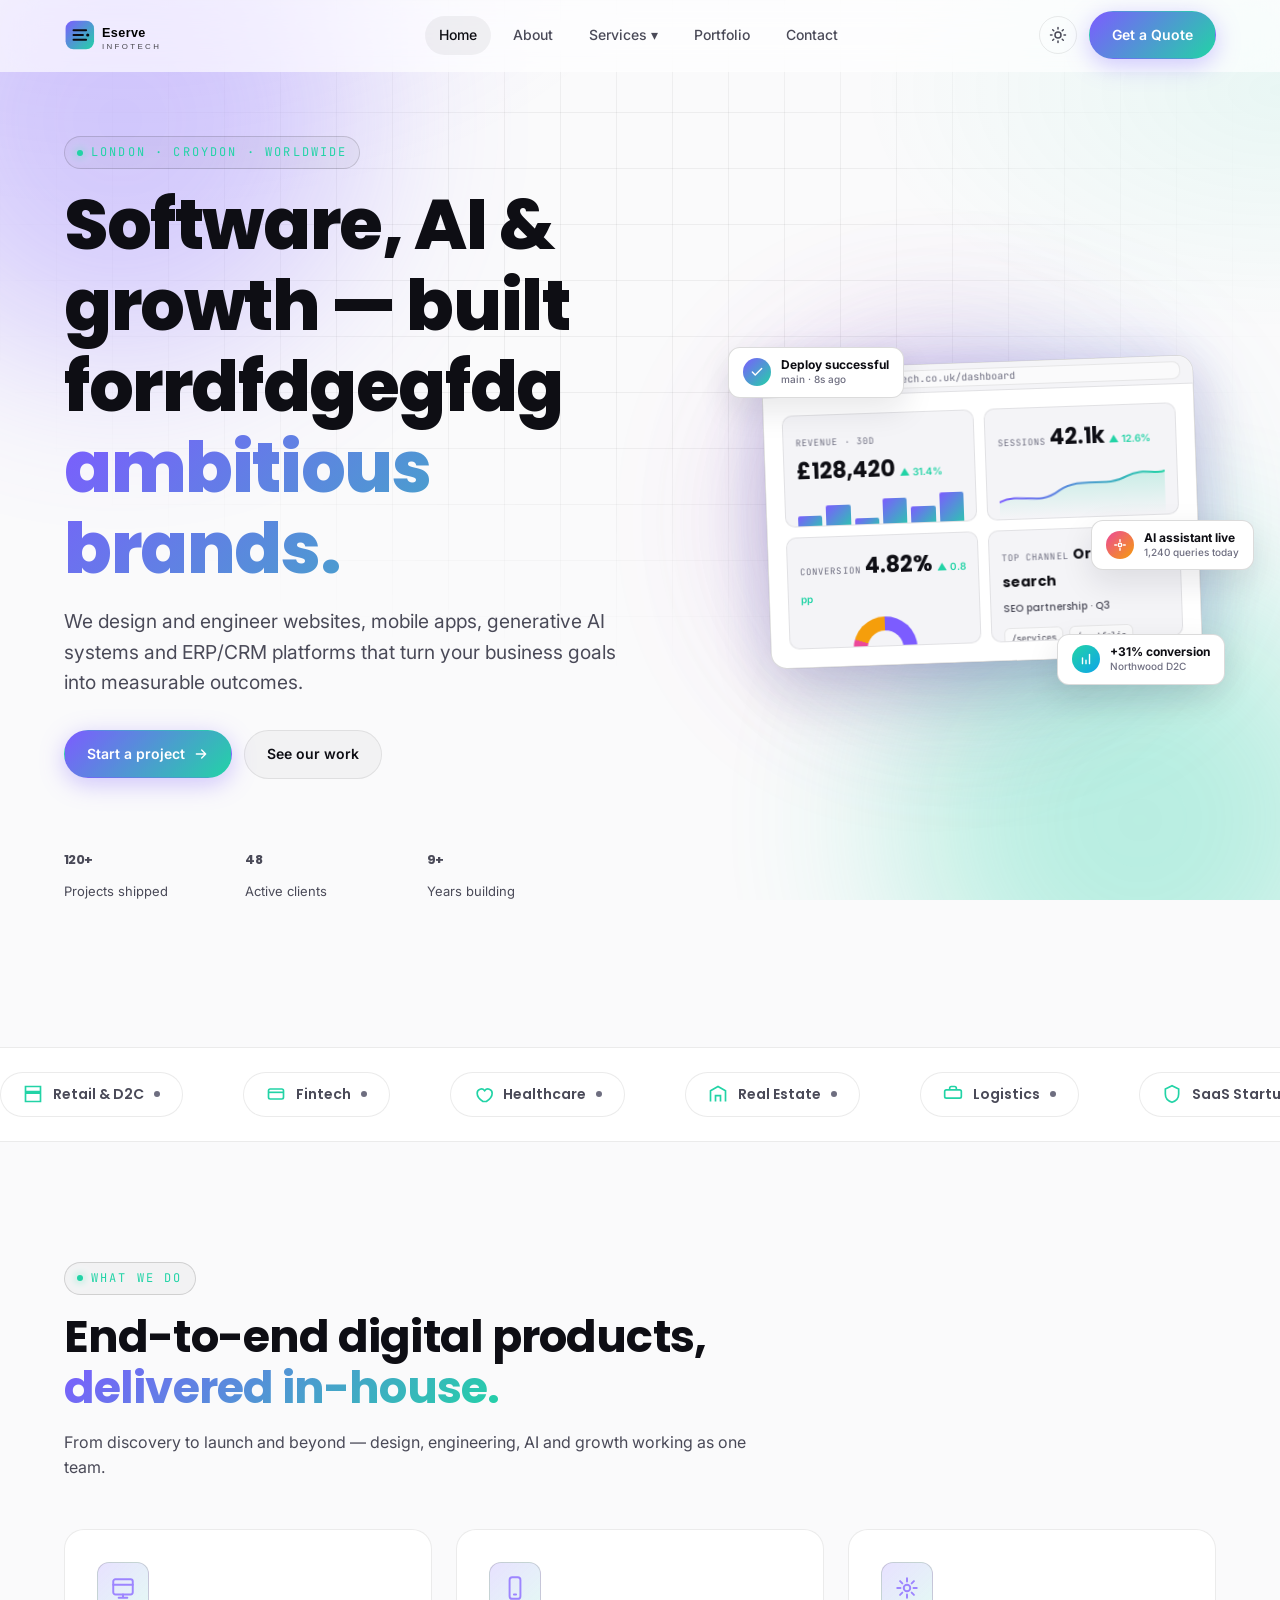
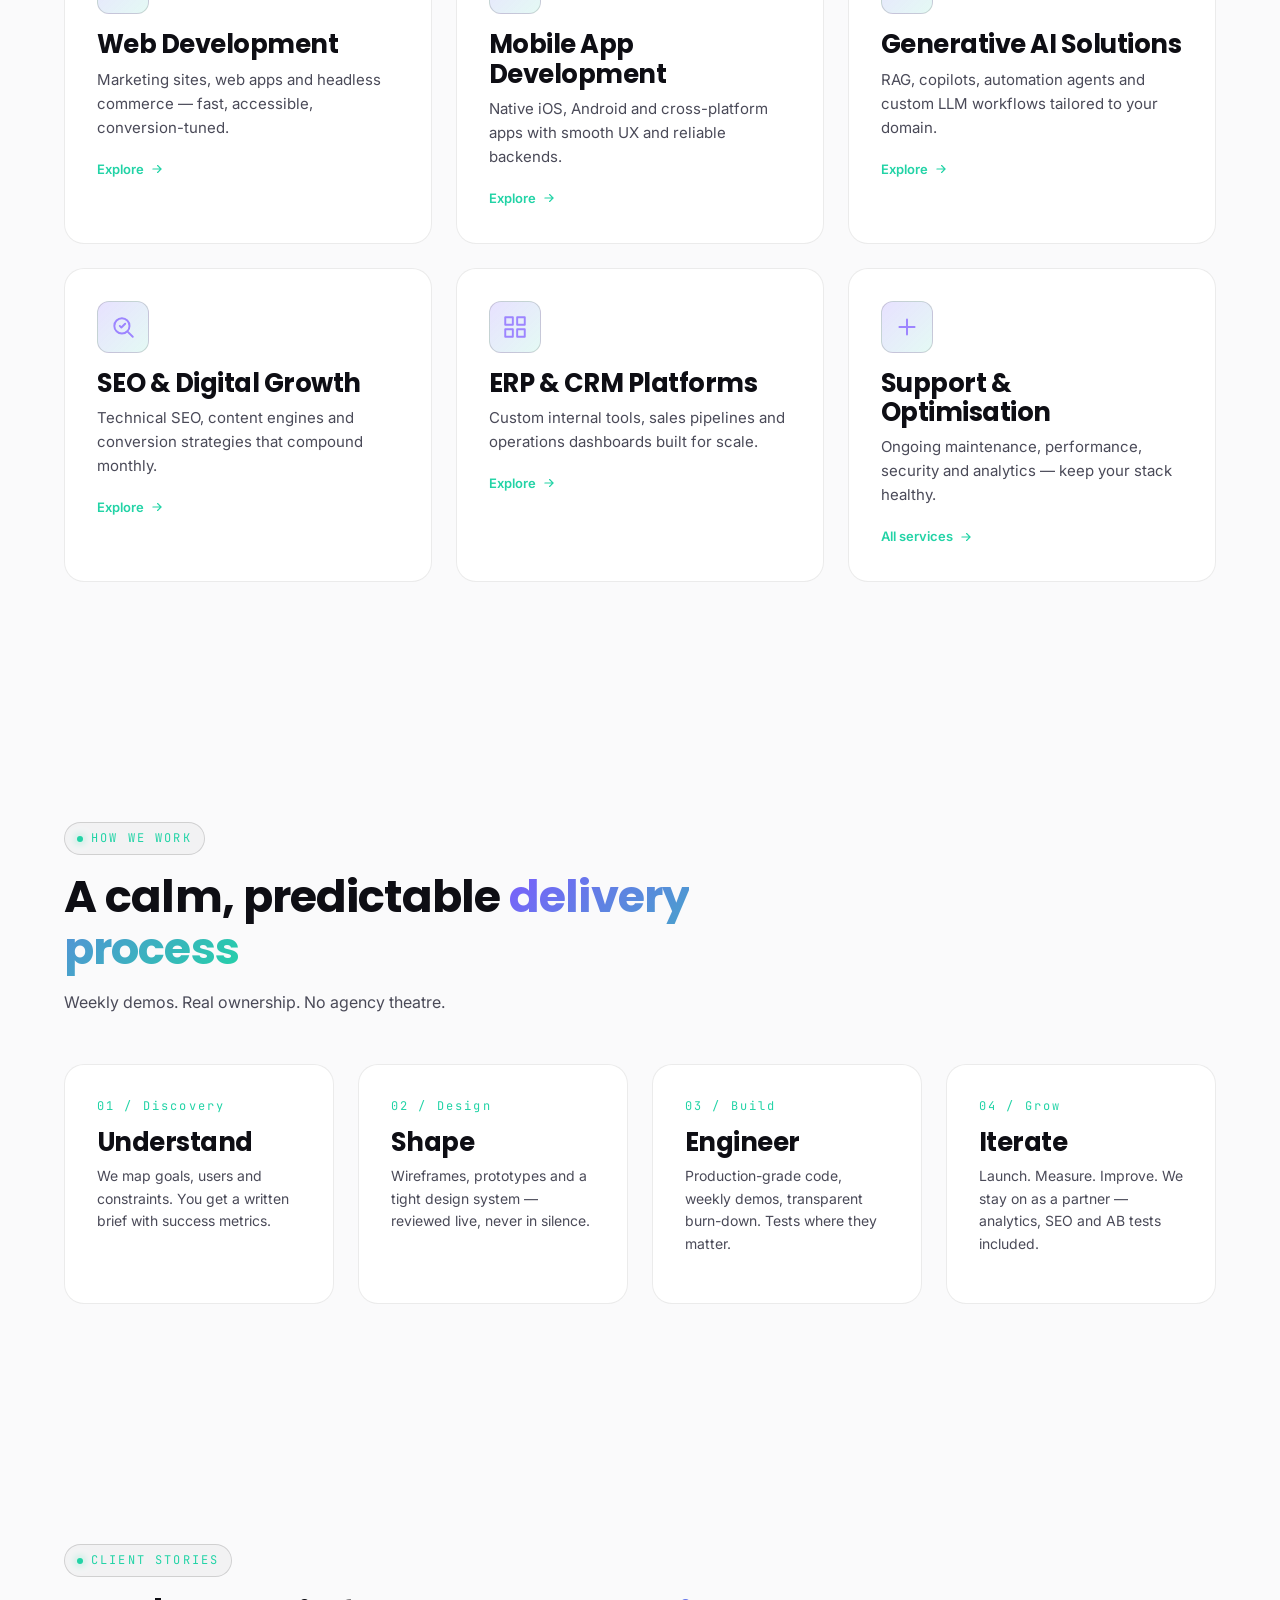
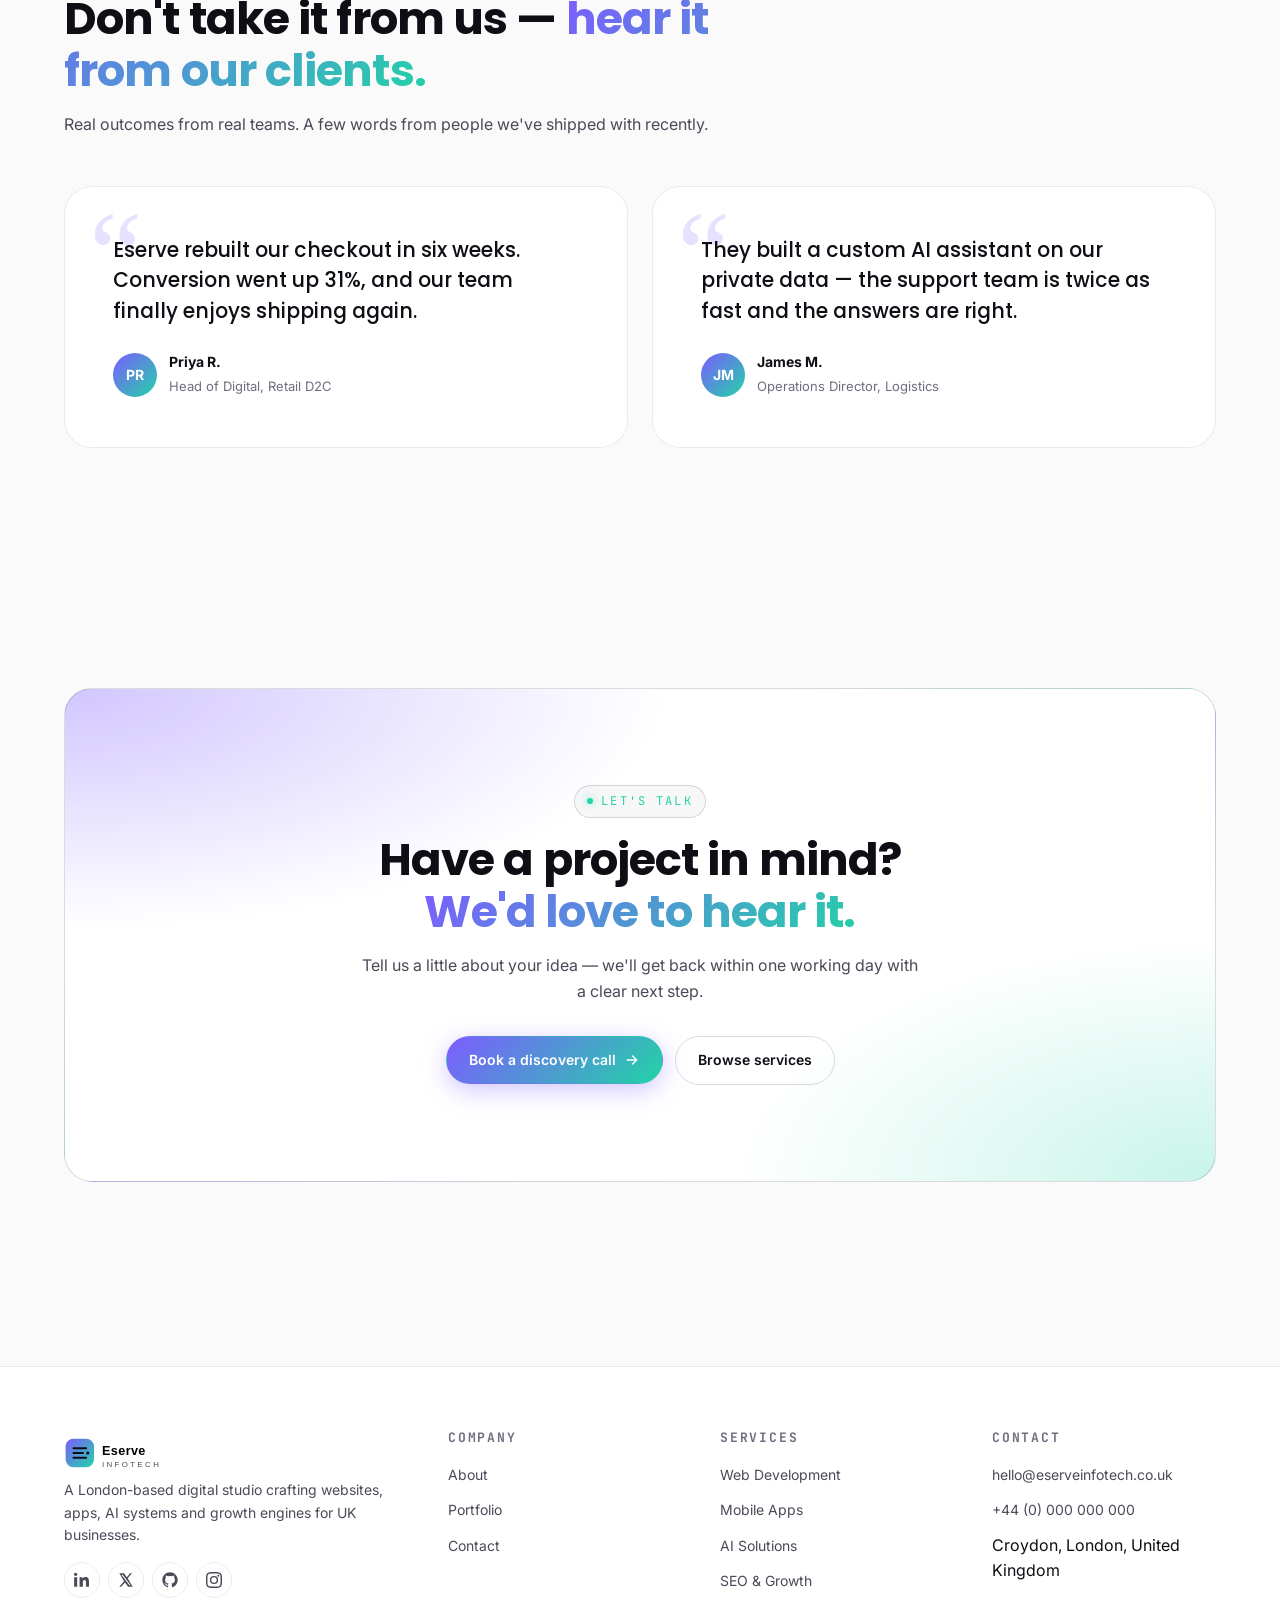
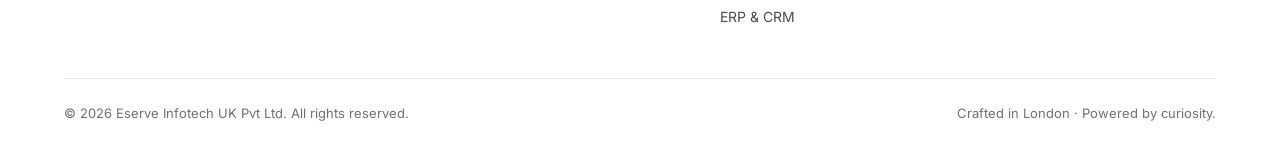
==== commit e360b623: "error fixing" ====
--- a/index.html
+++ b/index.html
@@ -41,9 +41,7 @@
           <svg class="icon-moon" viewBox="0 0 24 24" fill="none" stroke="currentColor" stroke-width="2" stroke-linecap="round" stroke-linejoin="round"><path d="M21 12.79A9 9 0 1 1 11.21 3 7 7 0 0 0 21 12.79z"/></svg>
           <svg class="icon-sun" viewBox="0 0 24 24" fill="none" stroke="currentColor" stroke-width="2" stroke-linecap="round" stroke-linejoin="round"><circle cx="12" cy="12" r="4"/><path d="M12 2v2M12 20v2M4.93 4.93l1.41 1.41M17.66 17.66l1.41 1.41M2 12h2M20 12h2M4.93 19.07l1.41-1.41M17.66 6.34l1.41-1.41"/></svg>
         </button>
-        <a class="btn btn-primary" href="contact.html">Get a Quote
-          <svg class="arrow" viewBox="0 0 24 24" fill="none" stroke="currentColor" stroke-width="2" stroke-linecap="round" stroke-linejoin="round"><path d="M5 12h14M13 6l6 6-6 6"/></svg>
-        </a>
+        <a class="btn btn-primary" href="contact.html" data-edit="site.cta_quote_button">Get a Quote</a>
         <button class="nav-toggle" aria-label="Open menu" aria-controls="navMenu" aria-expanded="false">
           <svg viewBox="0 0 24 24" fill="none" stroke="currentColor" stroke-width="2" stroke-linecap="round"><path d="M4 7h16M4 12h16M4 17h16"/></svg>
         </button>
@@ -322,7 +320,7 @@
           <a class="logo" href="index.html" aria-label="Eserve Infotech home">
             <object data="assets/images/logo.svg" type="image/svg+xml" aria-hidden="true" style="pointer-events:none;height:38px"></object>
           </a>
-          <p>A London-based digital studio crafting websites, apps, AI systems and growth engines for UK businesses.</p>
+          <p data-edit="site.footer_tagline">A London-based digital studio crafting websites, apps, AI systems and growth engines for UK businesses.</p>
           <div class="socials">
             <a href="#" aria-label="LinkedIn"><svg viewBox="0 0 24 24" fill="currentColor"><path d="M4.98 3.5C4.98 4.88 3.86 6 2.5 6S0 4.88 0 3.5 1.12 1 2.5 1s2.48 1.12 2.48 2.5zM.22 8h4.56v14H.22zM8.34 8h4.37v1.92h.06c.6-1.14 2.08-2.34 4.28-2.34 4.58 0 5.42 3.02 5.42 6.94V22h-4.55v-6.5c0-1.55-.03-3.55-2.16-3.55-2.16 0-2.5 1.69-2.5 3.43V22H8.34z"/></svg></a>
             <a href="#" aria-label="X"><svg viewBox="0 0 24 24" fill="currentColor"><path d="M18.244 2H21l-6.52 7.45L22 22h-6.79l-4.79-6.27L4.7 22H2l7.04-8.04L2 2h6.93l4.32 5.74L18.24 2zm-1.18 18h1.86L7.04 4H5.07l11.99 16z"/></svg></a>
@@ -351,14 +349,14 @@
         <div class="foot-col">
           <h4>Contact</h4>
           <ul>
-            <li><a href="mailto:hello@eserveinfotech.co.uk">hello@eserveinfotech.co.uk</a></li>
-            <li><a href="tel:+440000000000">+44 (0) 000 000 000</a></li>
-            <li>Croydon, London, UK</li>
+            <li><a href="mailto:hello@eserveinfotech.co.uk" data-edit="site.email" data-edit-href="site.email" data-edit-prefix="mailto:">hello@eserveinfotech.co.uk</a></li>
+            <li><a href="tel:+440000000000" data-edit="site.phone" data-edit-href="site.phone" data-edit-prefix="tel:">+44 (0) 000 000 000</a></li>
+            <li><span data-edit="site.address_line_1">Croydon</span>, <span data-edit="site.address_line_2">London, United Kingdom</span></li>
           </ul>
         </div>
       </div>
       <div class="foot-base">
-        <span>© <span data-year>2026</span> Eserve Infotech UK Pvt Ltd. All rights reserved.</span>
+        <span>© <span data-year>2026</span> <span data-edit="site.company">Eserve Infotech</span> UK Pvt Ltd. All rights reserved.</span>
         <span>Crafted in London · Powered by curiosity.</span>
       </div>
     </div>
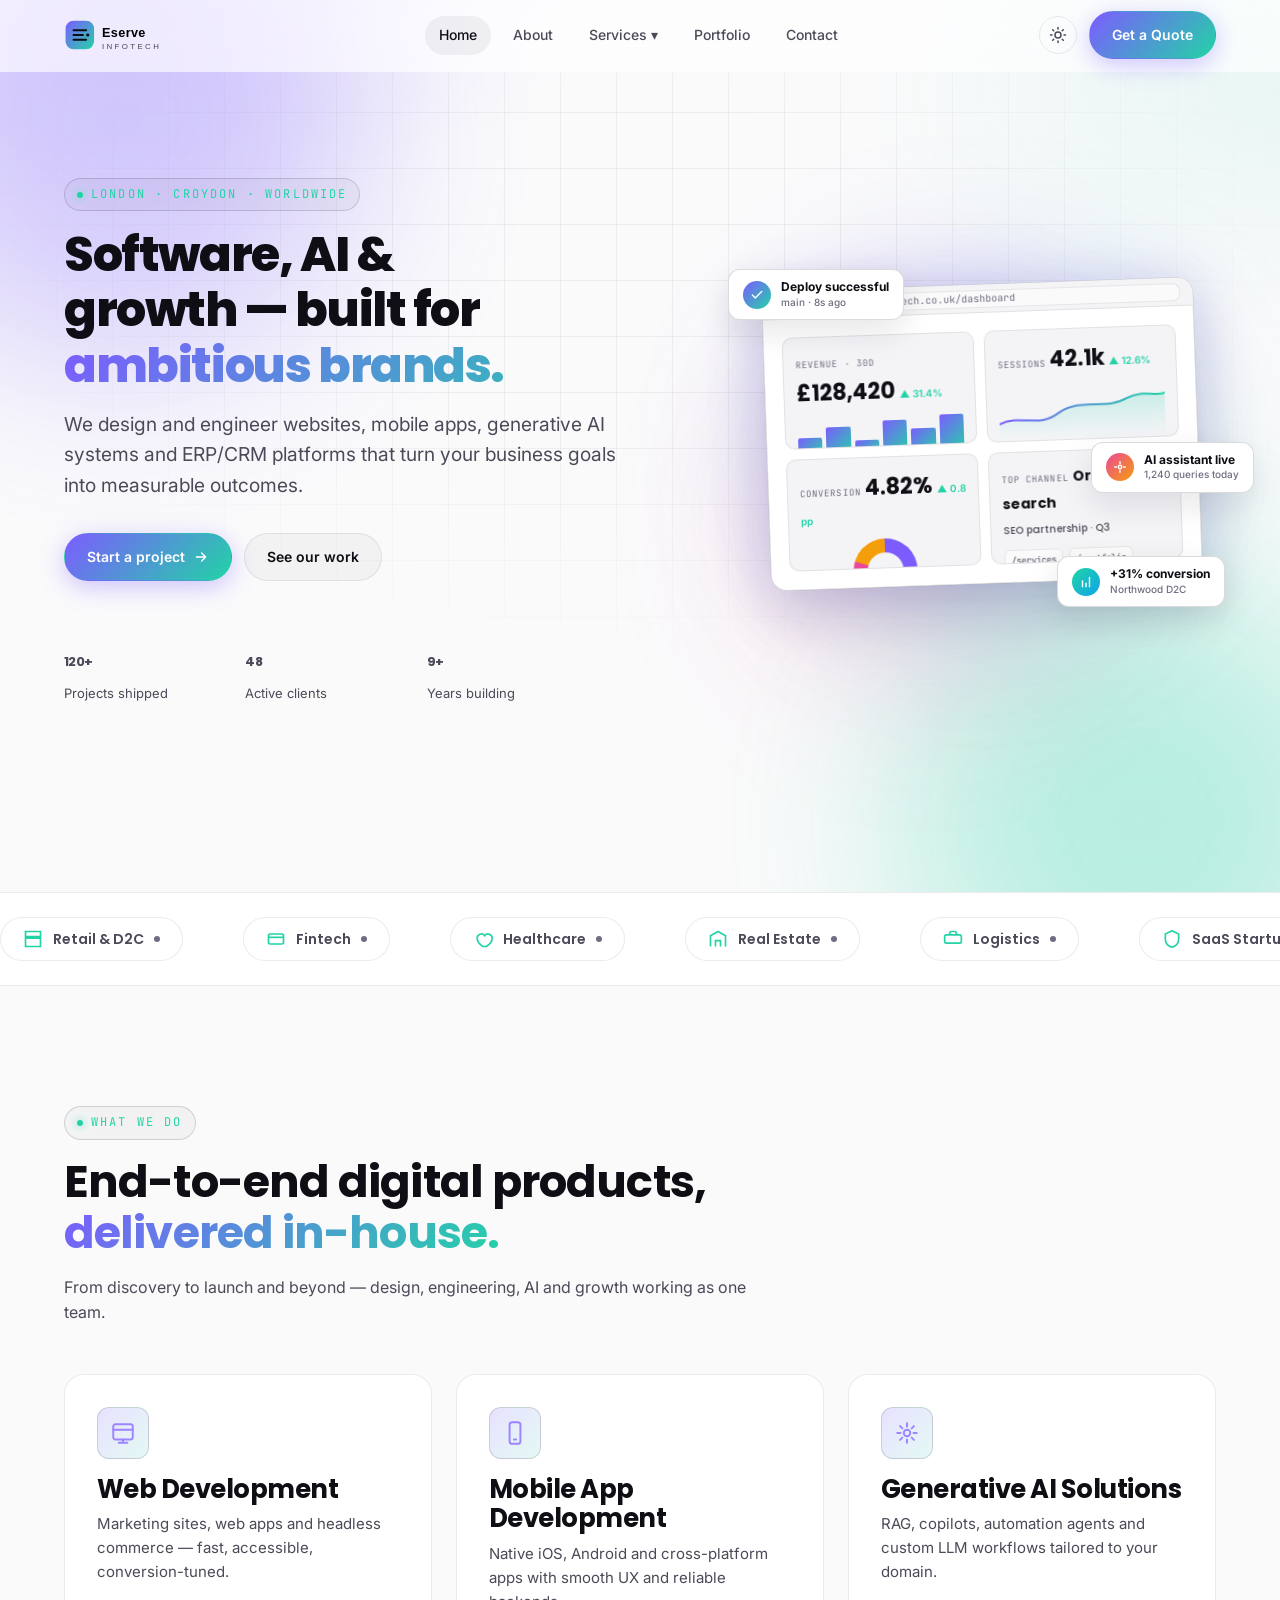
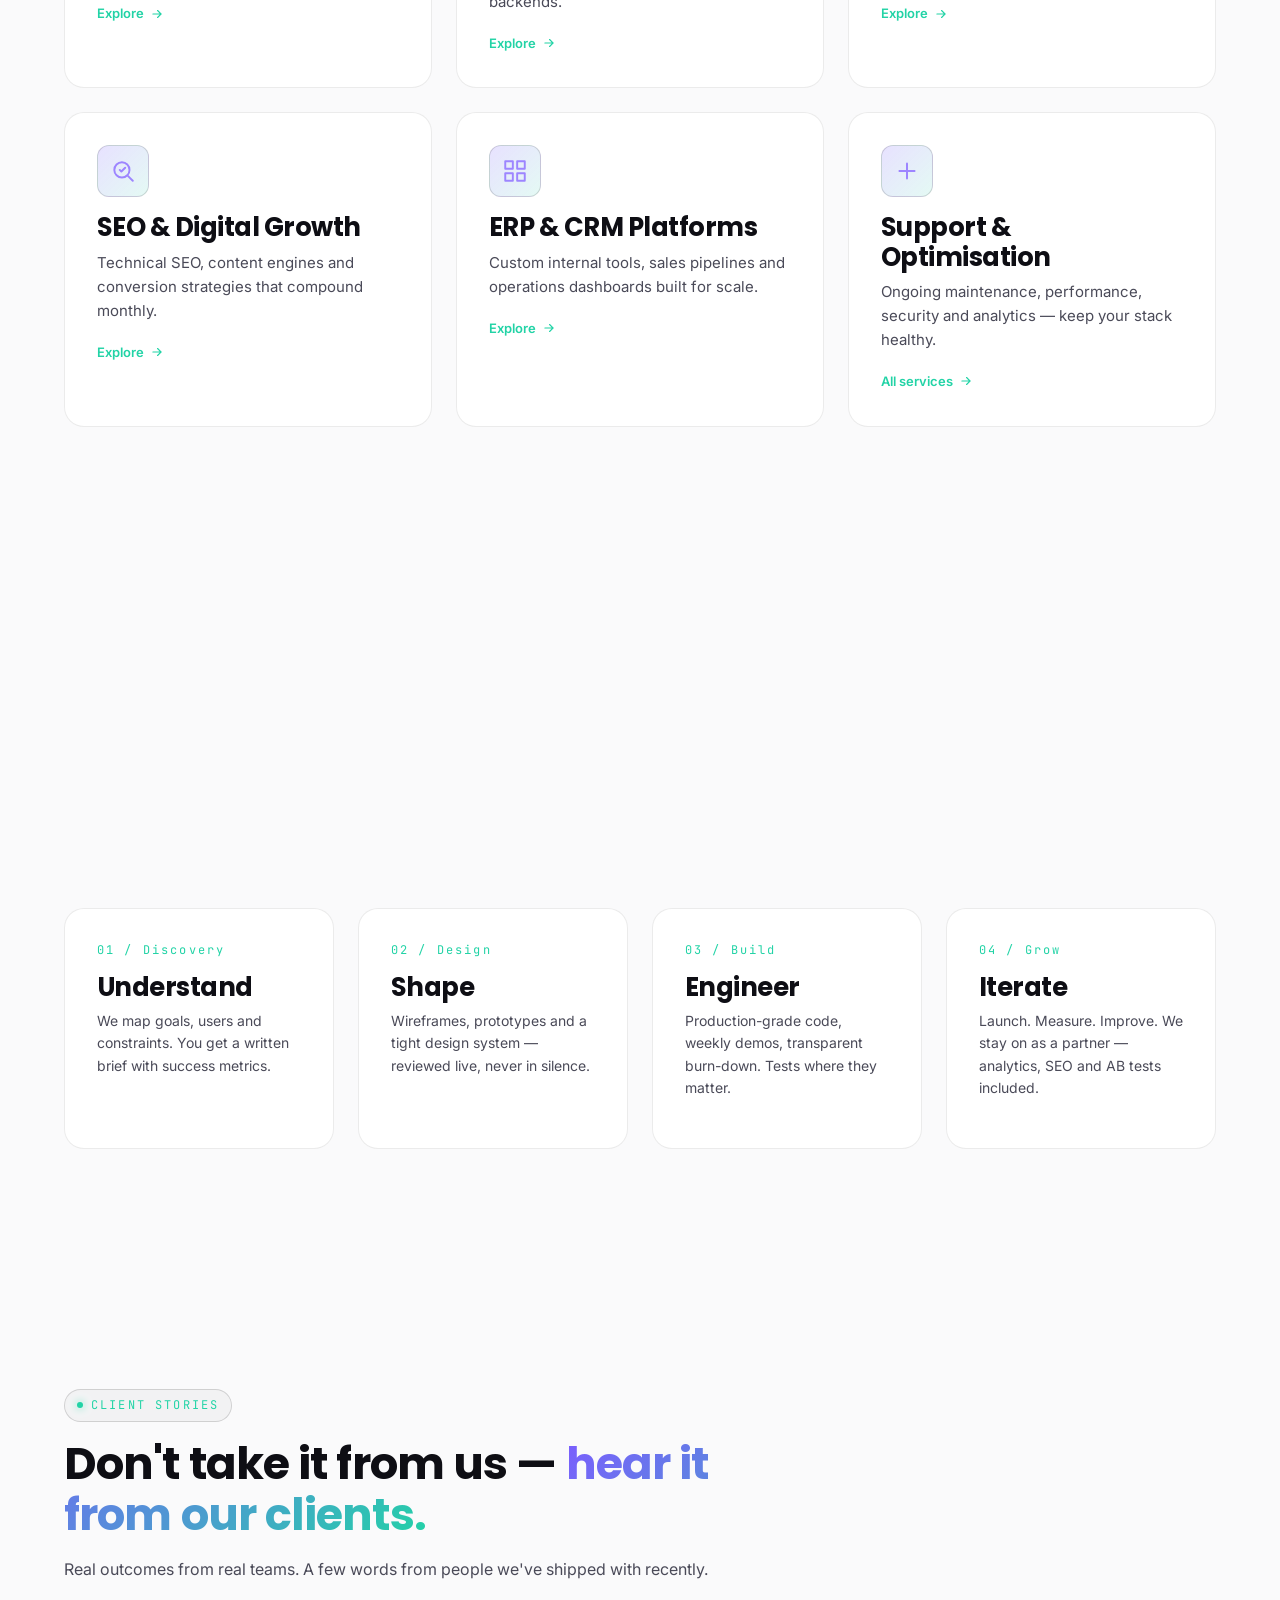
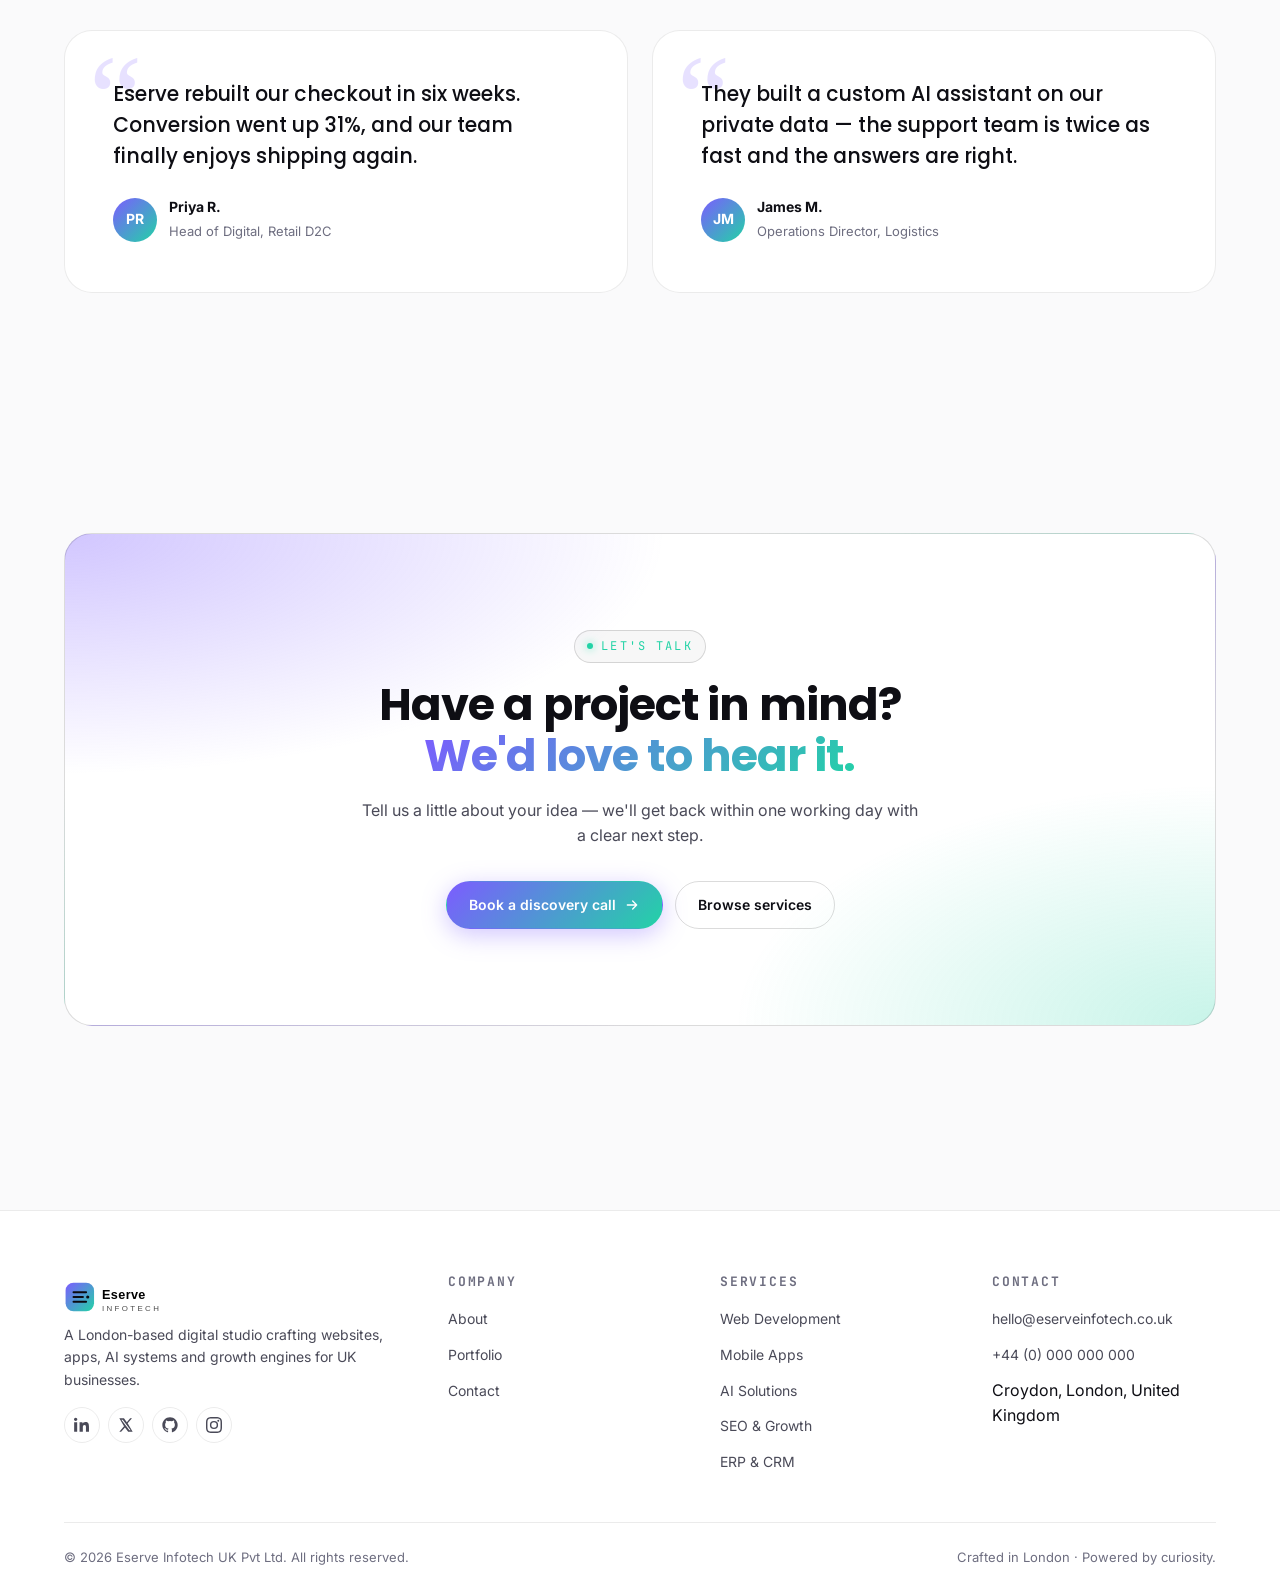
==== commit 8fb90a4d: "styling" ====
--- a/index.html
+++ b/index.html
@@ -6,7 +6,7 @@
   <title>Eserve Infotech — Web, Mobile, AI &amp; SEO Studio in the UK</title>
   <meta name="description" content="Eserve Infotech is a London-based digital studio building fast, secure websites, mobile apps, AI systems and growth-focused SEO for ambitious UK businesses." />
   <link rel="icon" type="image/svg+xml" href="assets/images/logo.svg" />
-  <link rel="stylesheet" href="assets/css/style.css" />
+  <link rel="stylesheet" href="assets/css/style.css?v=1.0.1" />
 </head>
 <body>
 
--- a/assets/css/style.css
+++ b/assets/css/style.css
@@ -393,7 +393,10 @@
 @media (min-width: 1024px) {
   .hero-grid { grid-template-columns: 1.15fr 0.85fr; }
 }
-.hero h1 span.line { display: block; }
+.hero h1 span.line {
+   display: block; 
+  font-size: clamp(2rem, 4vw, 3rem);
+  }
 .hero p.lead {
   font-size: clamp(1rem, 1.6vw, 1.2rem);
   color: var(--text-muted);
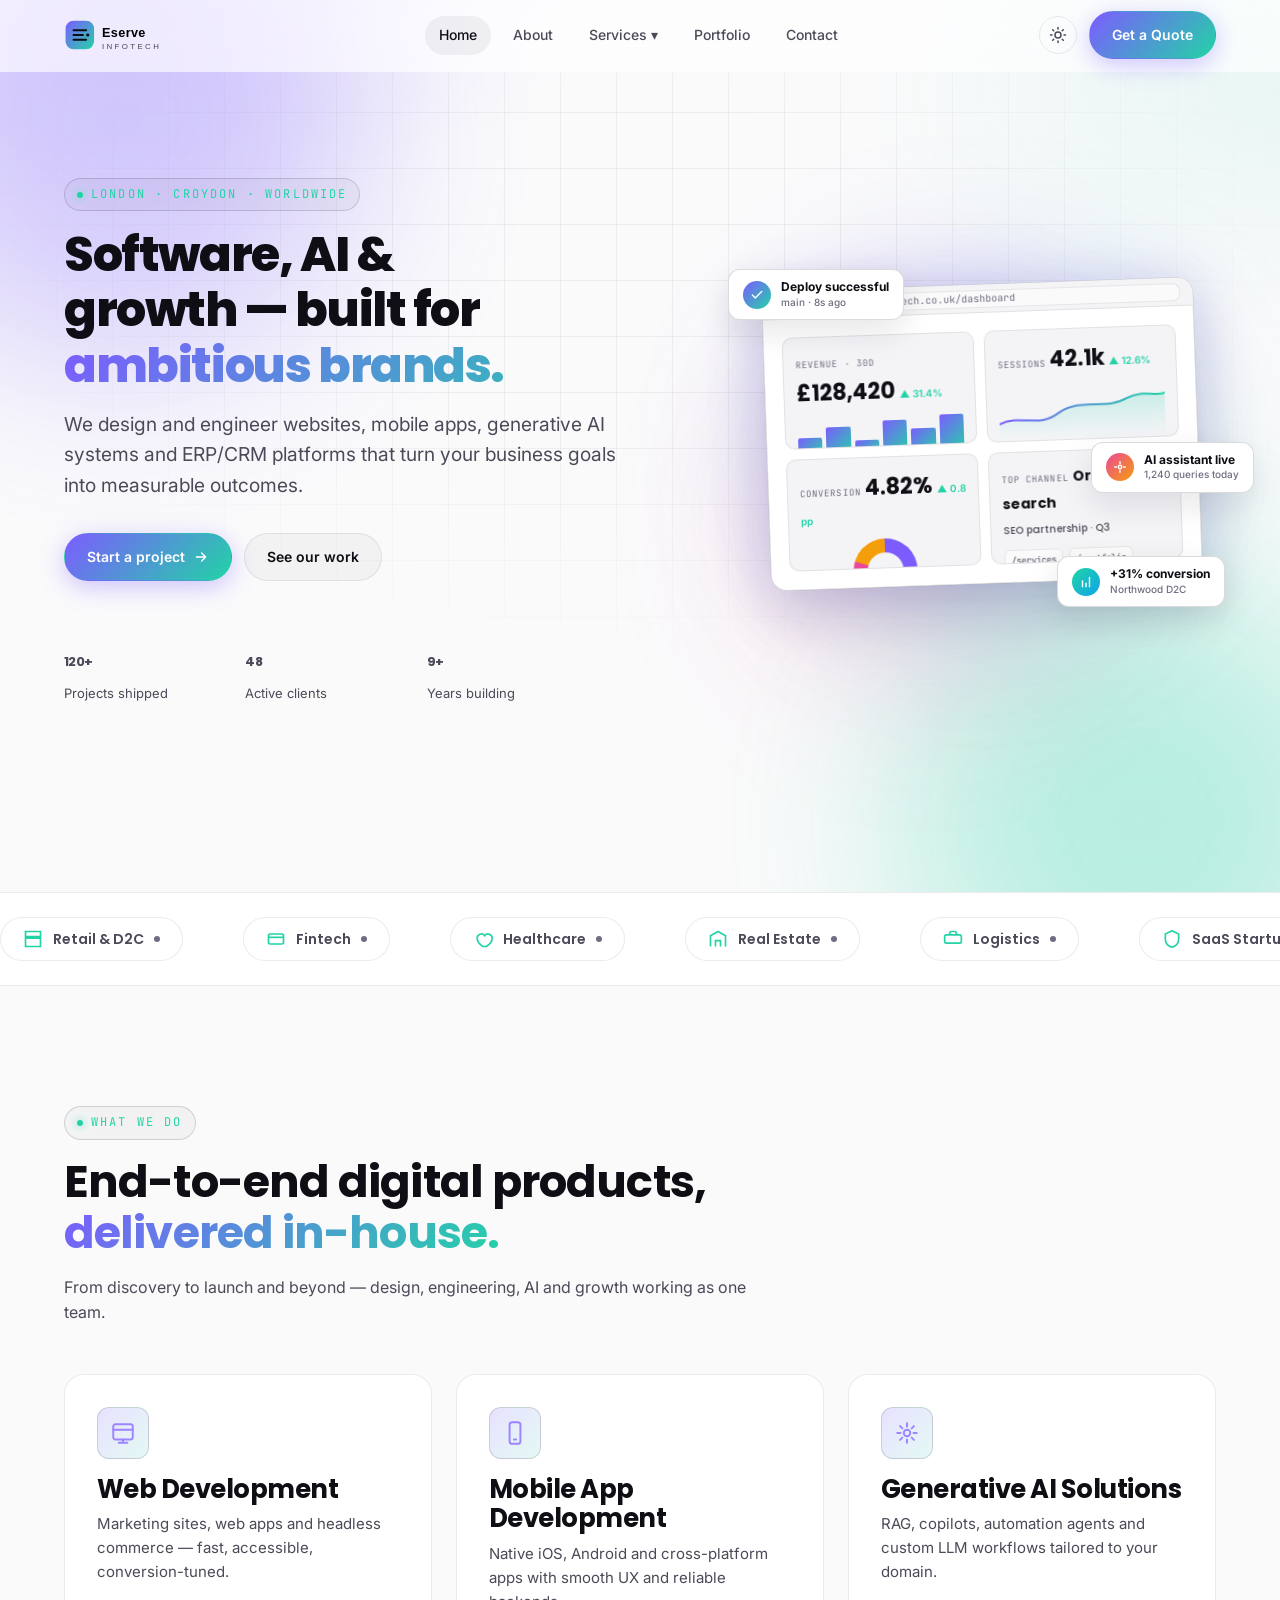
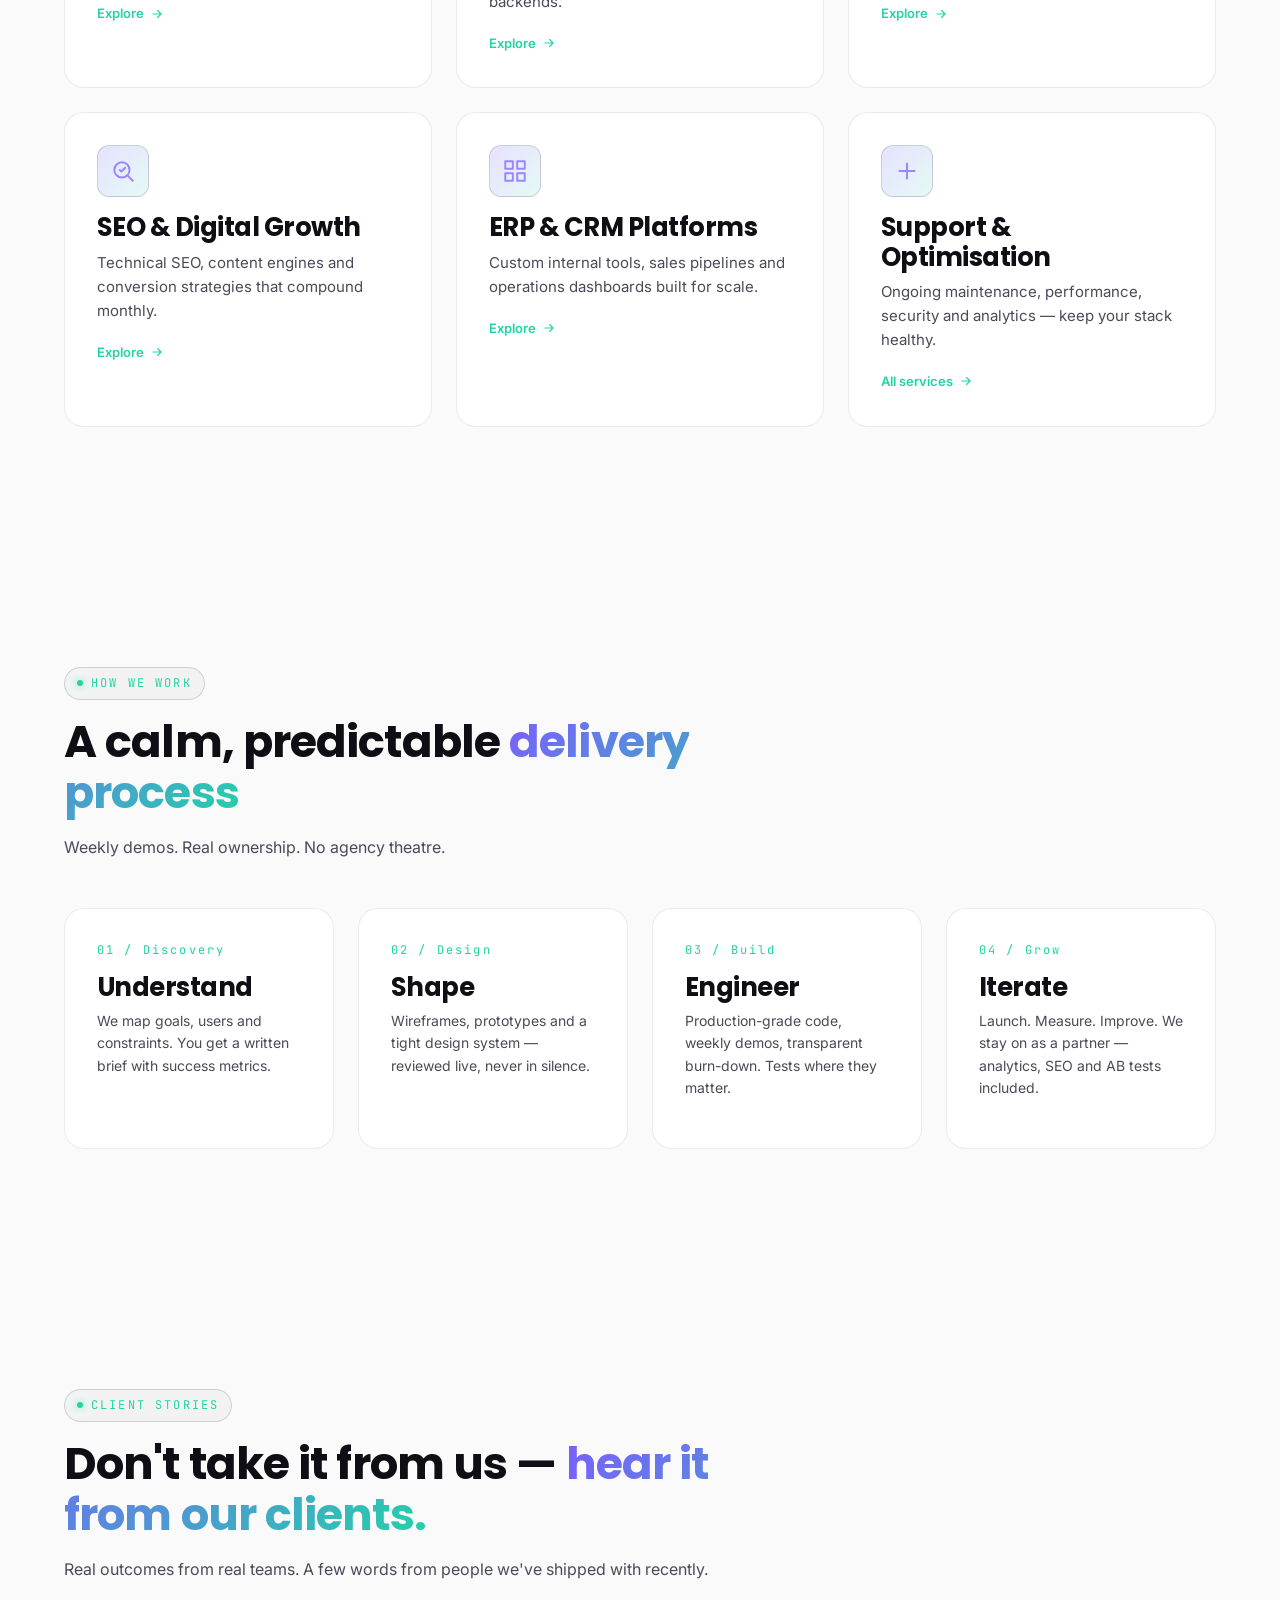
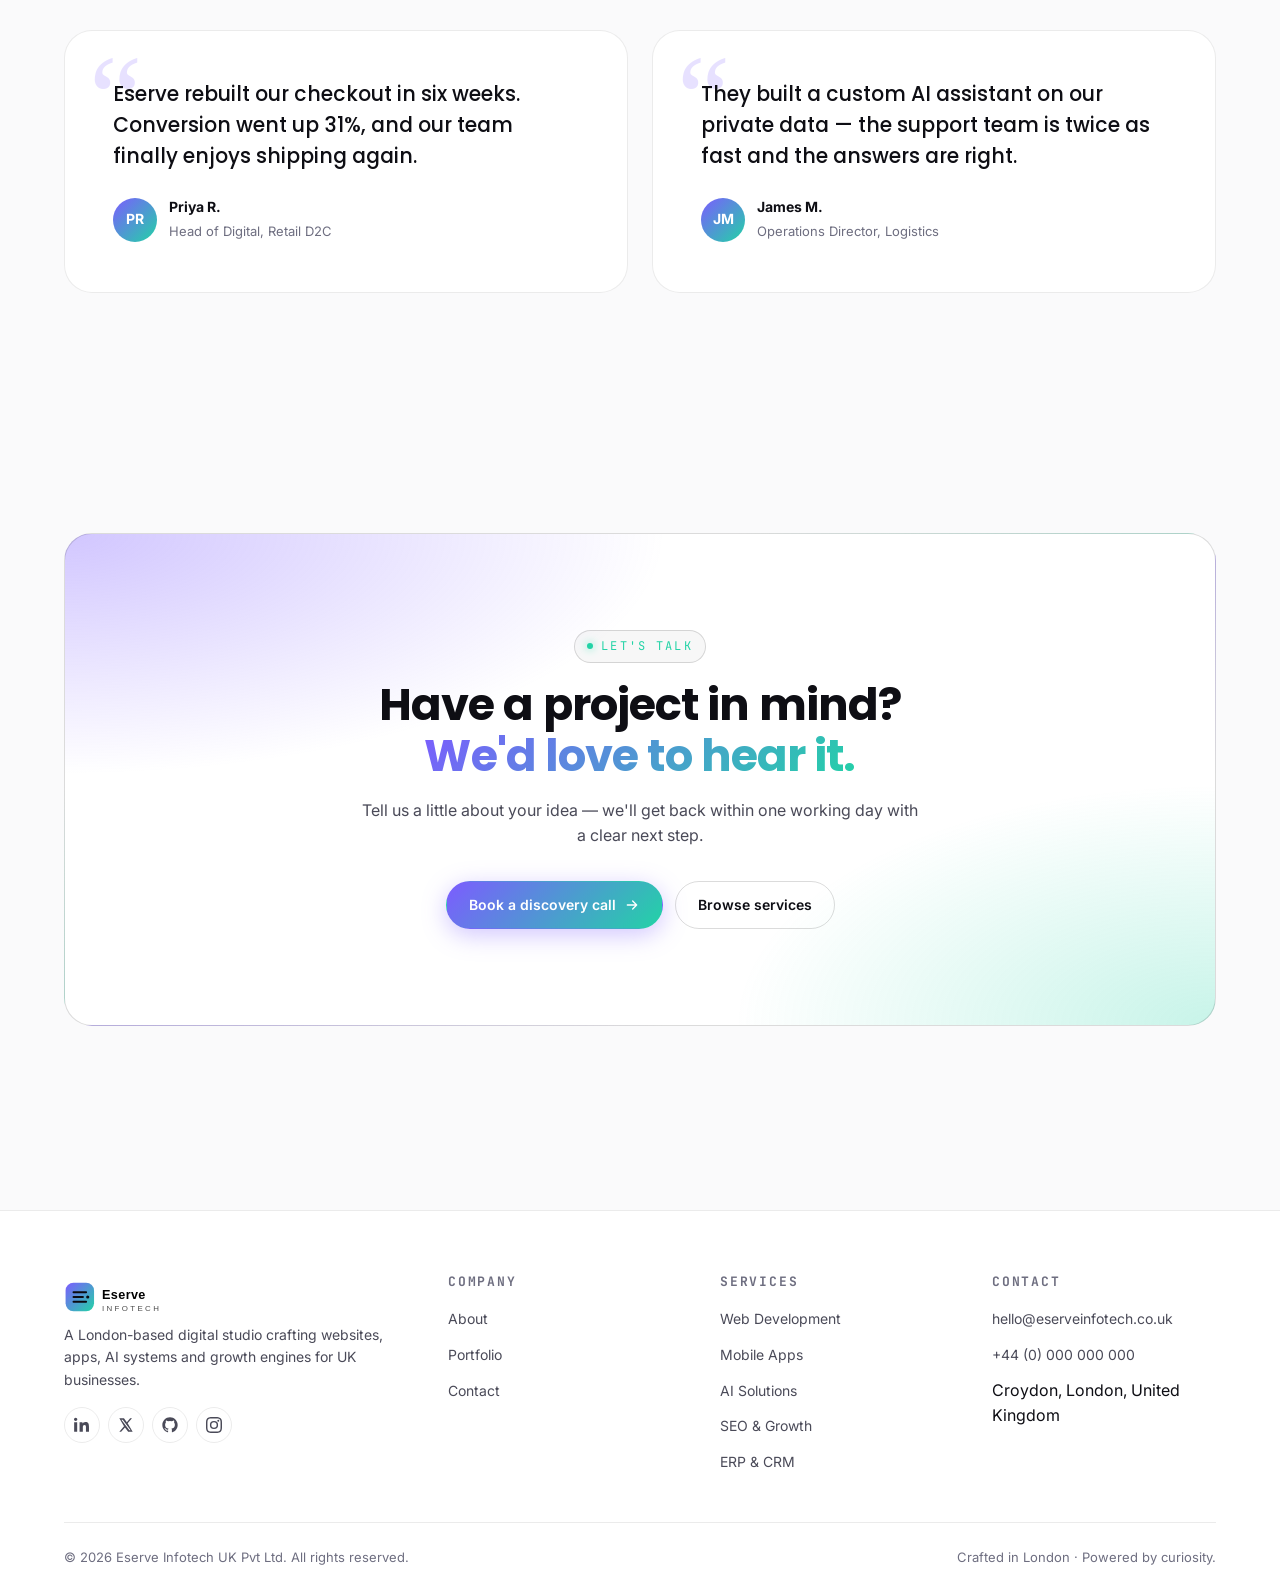
==== commit 6d5817d2: "styling" ====
--- a/index.html
+++ b/index.html
@@ -41,7 +41,7 @@
           <svg class="icon-moon" viewBox="0 0 24 24" fill="none" stroke="currentColor" stroke-width="2" stroke-linecap="round" stroke-linejoin="round"><path d="M21 12.79A9 9 0 1 1 11.21 3 7 7 0 0 0 21 12.79z"/></svg>
           <svg class="icon-sun" viewBox="0 0 24 24" fill="none" stroke="currentColor" stroke-width="2" stroke-linecap="round" stroke-linejoin="round"><circle cx="12" cy="12" r="4"/><path d="M12 2v2M12 20v2M4.93 4.93l1.41 1.41M17.66 17.66l1.41 1.41M2 12h2M20 12h2M4.93 19.07l1.41-1.41M17.66 6.34l1.41-1.41"/></svg>
         </button>
-        <a class="btn btn-primary" href="contact.html" data-edit="site.cta_quote_button">Get a Quote</a>
+        <a class="btn btn-primary" href="contact.html" data-edit="site.cta_quote_button" data-edit-html>Get a Quote</a>
         <button class="nav-toggle" aria-label="Open menu" aria-controls="navMenu" aria-expanded="false">
           <svg viewBox="0 0 24 24" fill="none" stroke="currentColor" stroke-width="2" stroke-linecap="round"><path d="M4 7h16M4 12h16M4 17h16"/></svg>
         </button>
@@ -60,9 +60,9 @@
             <span class="line" data-edit="home.hero_h1_line2">growth — built for</span>
             <span class="line gradient-text" data-edit="home.hero_h1_line3">ambitious brands.</span>
           </h1>
-          <p class="lead reveal delay-2" data-edit="home.hero_lead">We design and engineer websites, mobile apps, generative AI systems and ERP/CRM platforms that turn your business goals into measurable outcomes.</p>
+          <p class="lead reveal delay-2" data-edit="home.hero_lead" data-edit-html>We design and engineer websites, mobile apps, generative AI systems and ERP/CRM platforms that turn your business goals into measurable outcomes.</p>
           <div class="hero-actions reveal delay-3">
-            <a class="btn btn-primary" href="contact.html"><span data-edit="home.hero_cta_primary">Start a project</span>
+            <a class="btn btn-primary" href="contact.html"><span data-edit="home.hero_cta_primary" data-edit-html>Start a project</span>
               <svg class="arrow" viewBox="0 0 24 24" fill="none" stroke="currentColor" stroke-width="2" stroke-linecap="round" stroke-linejoin="round"><path d="M5 12h14M13 6l6 6-6 6"/></svg>
             </a>
             <a class="btn btn-ghost" href="portfolio.html" data-edit="home.hero_cta_secondary">See our work</a>
@@ -350,13 +350,13 @@
           <h4>Contact</h4>
           <ul>
             <li><a href="mailto:hello@eserveinfotech.co.uk" data-edit="site.email" data-edit-href="site.email" data-edit-prefix="mailto:">hello@eserveinfotech.co.uk</a></li>
-            <li><a href="tel:+440000000000" data-edit="site.phone" data-edit-href="site.phone" data-edit-prefix="tel:">+44 (0) 000 000 000</a></li>
+            <li><a href="tel:+440000000000" data-edit="site.phone" data-edit-html data-edit-href="site.phone" data-edit-prefix="tel:">+44 (0) 000 000 000</a></li>
             <li><span data-edit="site.address_line_1">Croydon</span>, <span data-edit="site.address_line_2">London, United Kingdom</span></li>
           </ul>
         </div>
       </div>
       <div class="foot-base">
-        <span>© <span data-year>2026</span> <span data-edit="site.company">Eserve Infotech</span> UK Pvt Ltd. All rights reserved.</span>
+        <span>© <span data-year>2026</span> <span data-edit="site.company" data-edit-html>Eserve Infotech</span> UK Pvt Ltd. All rights reserved.</span>
         <span>Crafted in London · Powered by curiosity.</span>
       </div>
     </div>
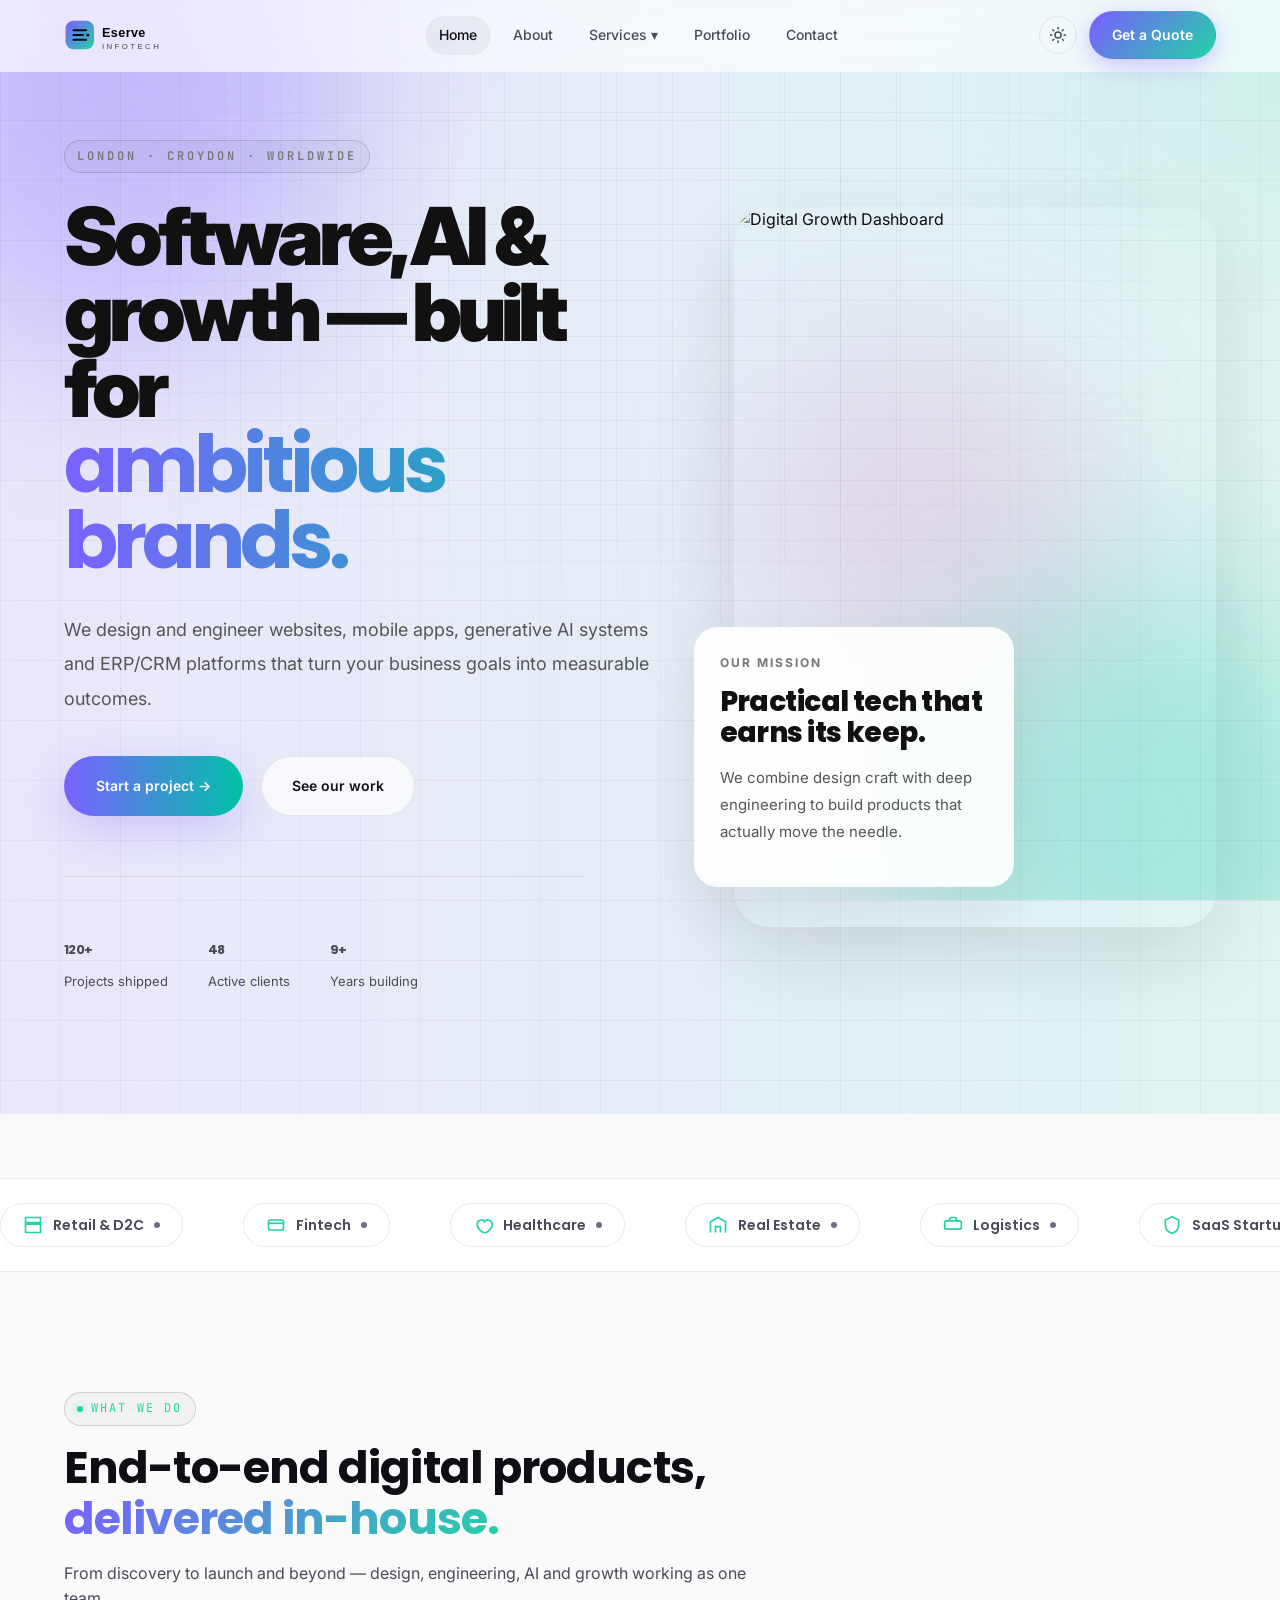
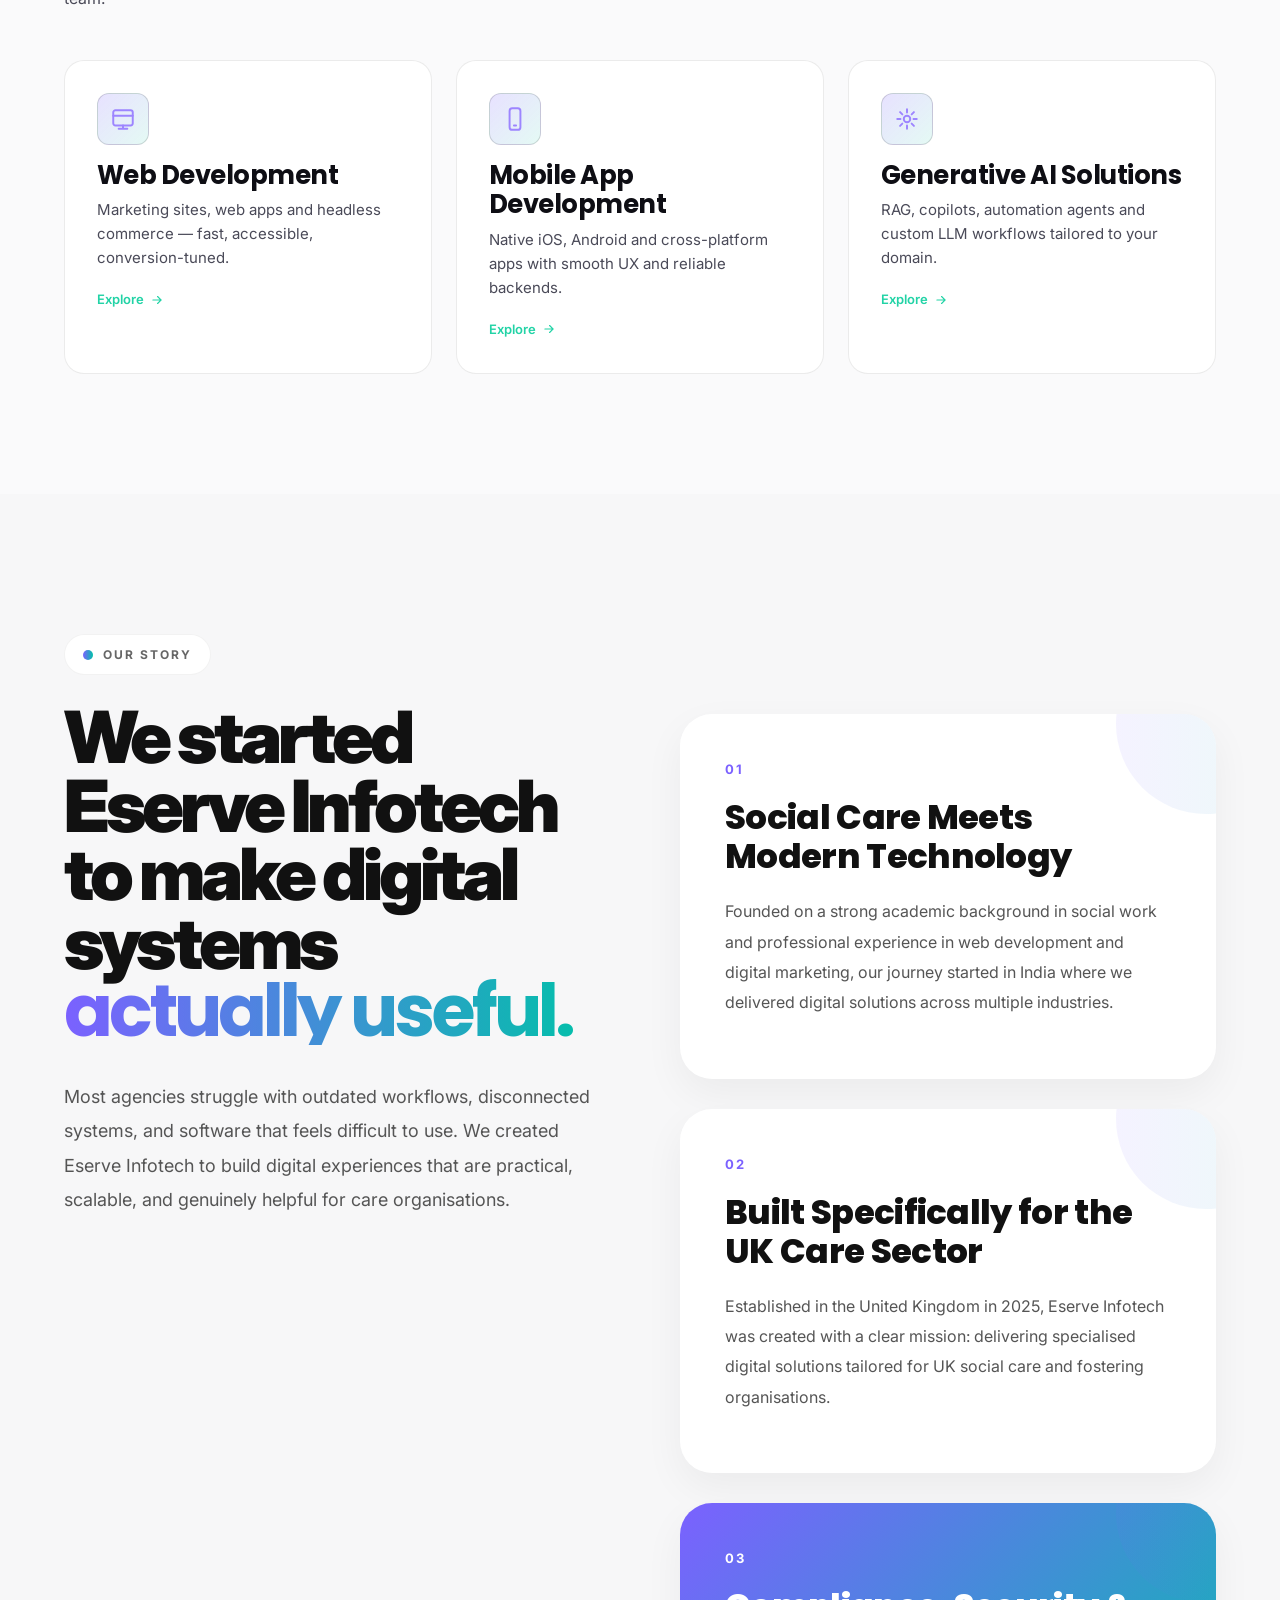
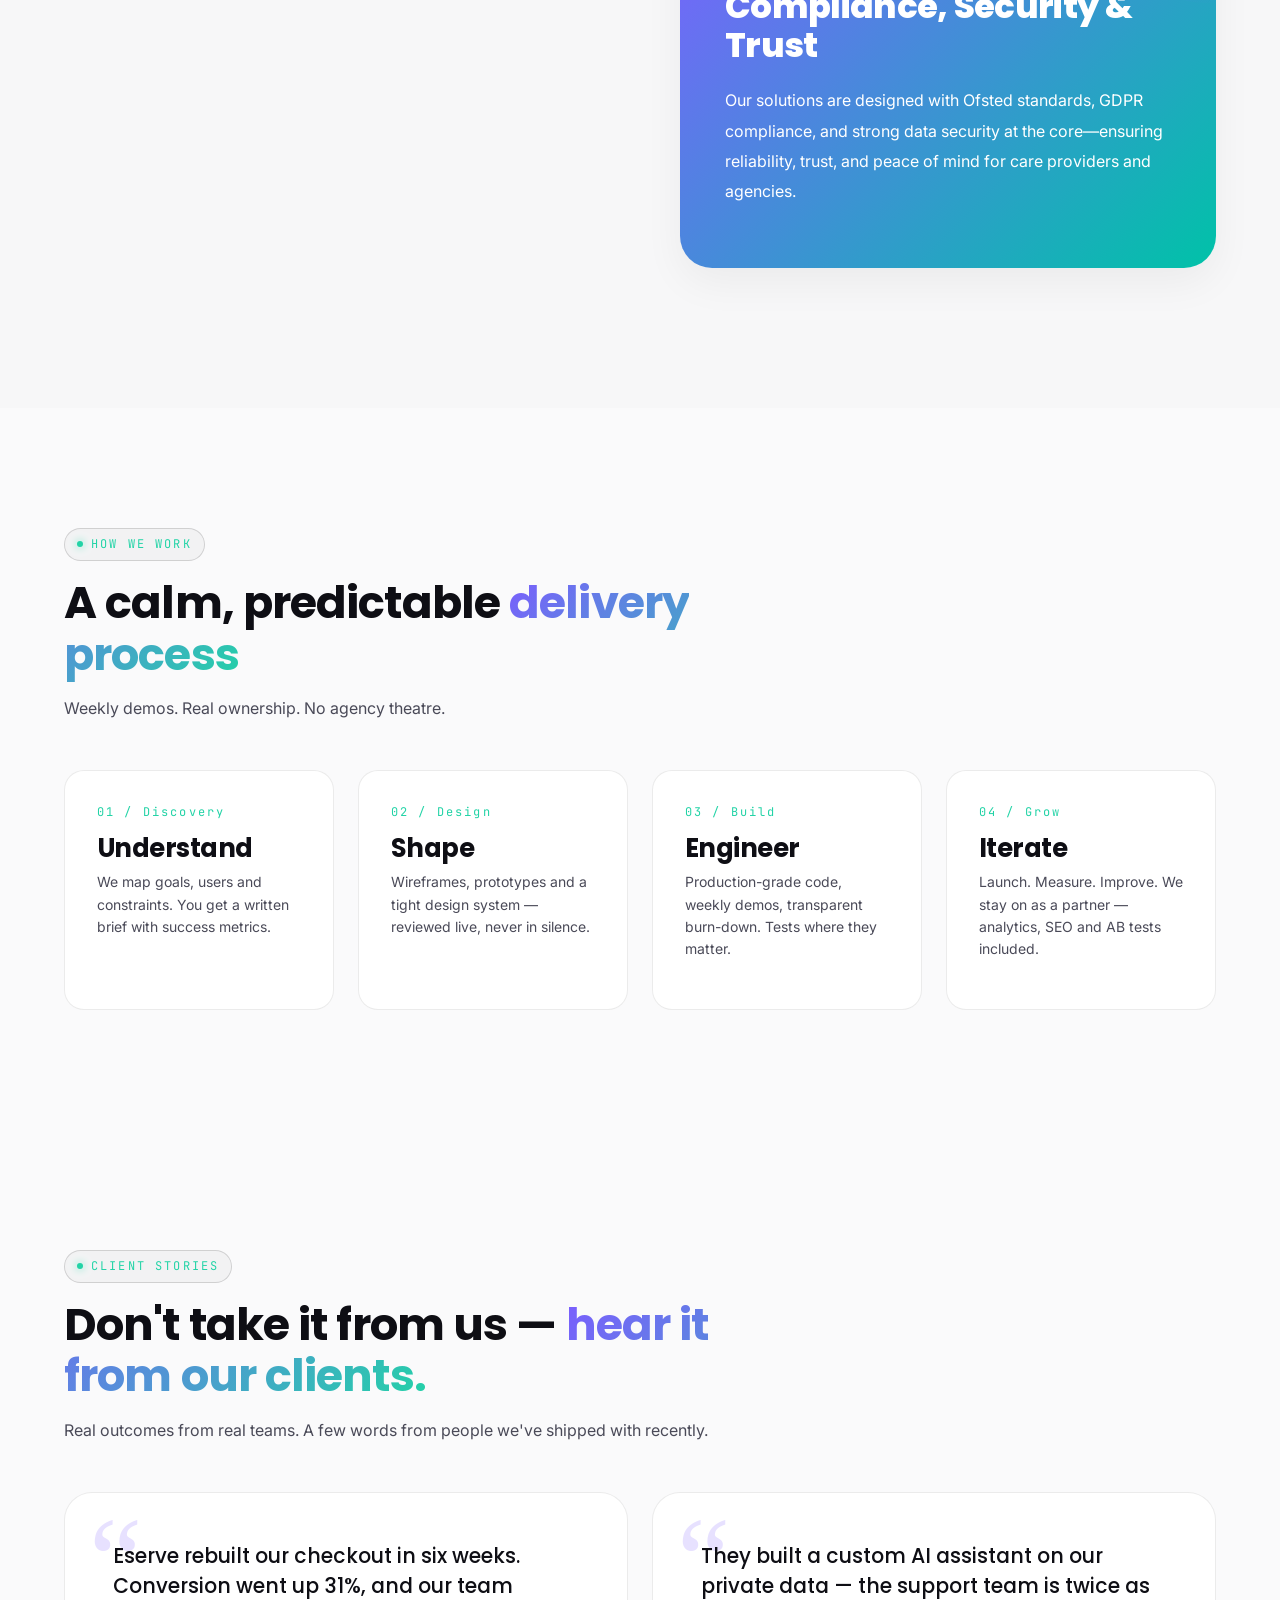
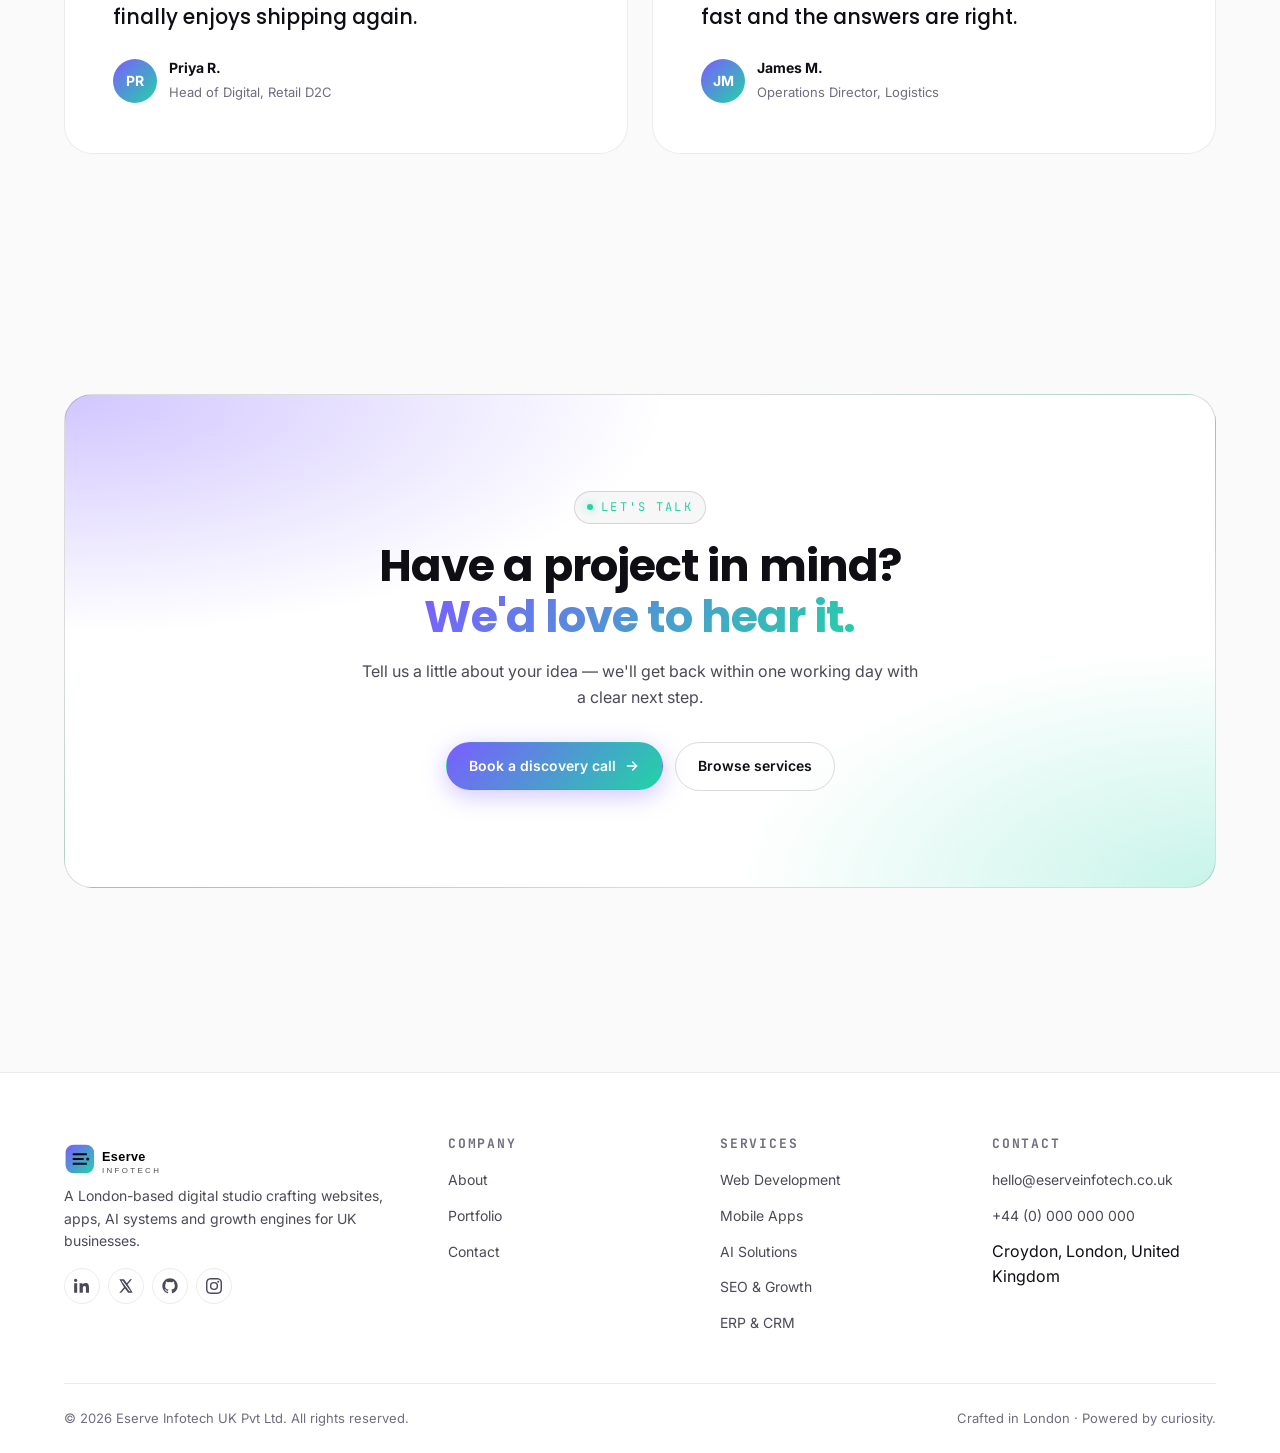
==== commit 5c342783: "styling" ====
--- a/index.html
+++ b/index.html
@@ -6,7 +6,7 @@
   <title>Eserve Infotech — Web, Mobile, AI &amp; SEO Studio in the UK</title>
   <meta name="description" content="Eserve Infotech is a London-based digital studio building fast, secure websites, mobile apps, AI systems and growth-focused SEO for ambitious UK businesses." />
   <link rel="icon" type="image/svg+xml" href="assets/images/logo.svg" />
-  <link rel="stylesheet" href="assets/css/style.css?v=1.0.1" />
+  <link rel="stylesheet" href="assets/css/style.css?v=1.0.3" />
 </head>
 <body>
 
@@ -51,92 +51,40 @@
 
   <main>
     <!-- ===== HERO ===== -->
-    <section class="hero">
-      <div class="container hero-grid">
-        <div>
-          <span class="eyebrow reveal" data-edit="home.hero_eyebrow">London · Croydon · Worldwide</span>
-          <h1 class="reveal delay-1">
-            <span class="line" data-edit="home.hero_h1_line1">Software, AI &amp; </span>
-            <span class="line" data-edit="home.hero_h1_line2">growth — built for</span>
-            <span class="line gradient-text" data-edit="home.hero_h1_line3">ambitious brands.</span>
-          </h1>
-          <p class="lead reveal delay-2" data-edit="home.hero_lead" data-edit-html>We design and engineer websites, mobile apps, generative AI systems and ERP/CRM platforms that turn your business goals into measurable outcomes.</p>
-          <div class="hero-actions reveal delay-3">
-            <a class="btn btn-primary" href="contact.html"><span data-edit="home.hero_cta_primary" data-edit-html>Start a project</span>
-              <svg class="arrow" viewBox="0 0 24 24" fill="none" stroke="currentColor" stroke-width="2" stroke-linecap="round" stroke-linejoin="round"><path d="M5 12h14M13 6l6 6-6 6"/></svg>
-            </a>
-            <a class="btn btn-ghost" href="portfolio.html" data-edit="home.hero_cta_secondary">See our work</a>
-          </div>
-          <div class="hero-stats reveal delay-4">
-            <div class="stat"><strong><span data-edit="home.stat_1_value">120</span><span data-edit="home.stat_1_suffix">+</span></strong><span data-edit="home.stat_1_label">Projects shipped</span></div>
-            <div class="stat"><strong><span data-edit="home.stat_2_value">48</span><span data-edit="home.stat_2_suffix"></span></strong><span data-edit="home.stat_2_label">Active clients</span></div>
-            <div class="stat"><strong><span data-edit="home.stat_3_value">9</span><span data-edit="home.stat_3_suffix">+</span></strong><span data-edit="home.stat_3_label">Years building</span></div>
-          </div>
-        </div>
-        <div class="hero-mockup reveal delay-2" aria-hidden="true">
-          <div class="browser floating" data-depth="6">
-            <div class="bar">
-              <i></i><i></i><i></i>
-              <span class="url">eserveinfotech.co.uk/dashboard</span>
-            </div>
-            <div class="body">
-              <div class="dash-grid">
-                <div class="dash-card">
-                  <span class="lbl">Revenue · 30d</span>
-                  <span class="val">£128,420</span>
-                  <span class="delta">▲ 31.4%</span>
-                  <div class="chart-bars"><span></span><span></span><span></span><span></span><span></span><span></span></div>
-                </div>
-                <div class="dash-card">
-                  <span class="lbl">Sessions</span>
-                  <span class="val">42.1k</span>
-                  <span class="delta">▲ 12.6%</span>
-                  <svg class="chart-line" viewBox="0 0 220 56" preserveAspectRatio="none">
-                    <defs>
-                      <linearGradient id="chartGrad" x1="0" x2="0" y1="0" y2="1">
-                        <stop offset="0%" stop-color="#22D3A6"/>
-                        <stop offset="100%" stop-color="#22D3A6" stop-opacity="0"/>
-                      </linearGradient>
-                      <linearGradient id="chartStroke" x1="0" x2="1" y1="0" y2="0">
-                        <stop offset="0%" stop-color="#7C5CFF"/>
-                        <stop offset="100%" stop-color="#22D3A6"/>
-                      </linearGradient>
-                    </defs>
-                    <path class="area" d="M0,40 C30,30 50,46 80,30 C110,16 140,30 170,18 C190,10 210,18 220,14 L220,56 L0,56 Z"/>
-                    <path class="stroke" d="M0,40 C30,30 50,46 80,30 C110,16 140,30 170,18 C190,10 210,18 220,14"/>
-                  </svg>
-                </div>
-                <div class="dash-card">
-                  <span class="lbl">Conversion</span>
-                  <span class="val">4.82%</span>
-                  <span class="delta">▲ 0.8 pp</span>
-                  <div class="dash-pie"></div>
-                </div>
-                <div class="dash-card">
-                  <span class="lbl">Top channel</span>
-                  <span class="val" style="font-size:14px;line-height:1.3">Organic search<br><span style="font-size:10px;color:var(--text-muted);font-weight:500">SEO partnership · Q3</span></span>
-                  <div style="display:flex;gap:6px;margin-top:8px;flex-wrap:wrap">
-                    <span style="font-size:9px;font-family:var(--font-mono);background:var(--bg);border:1px solid var(--border);padding:3px 6px;border-radius:6px;color:var(--text-muted)">/services</span>
-                    <span style="font-size:9px;font-family:var(--font-mono);background:var(--bg);border:1px solid var(--border);padding:3px 6px;border-radius:6px;color:var(--text-muted)">/portfolio</span>
-                  </div>
-                </div>
-              </div>
-            </div>
-          </div>
-
-          <div class="float-card fc-1 floating" data-depth="14">
-            <span class="ic-circle"><svg viewBox="0 0 24 24" fill="none" stroke="currentColor" stroke-width="2.4" stroke-linecap="round" stroke-linejoin="round"><path d="M20 6 9 17l-5-5"/></svg></span>
-            <div class="meta-row"><strong>Deploy successful</strong><span>main · 8s ago</span></div>
-          </div>
-
-          <div class="float-card fc-2 floating" data-depth="20">
-            <span class="ic-circle" style="background:linear-gradient(135deg,#22D3A6,#0EA5E9)"><svg viewBox="0 0 24 24" fill="none" stroke="currentColor" stroke-width="2.4" stroke-linecap="round" stroke-linejoin="round"><path d="M12 20v-6M6 20V10M18 20V4"/></svg></span>
-            <div class="meta-row"><strong>+31% conversion</strong><span>Northwood D2C</span></div>
-          </div>
-
-          <div class="float-card fc-3 floating" data-depth="10">
-            <span class="ic-circle" style="background:linear-gradient(135deg,#EC4899,#F59E0B)"><svg viewBox="0 0 24 24" fill="none" stroke="currentColor" stroke-width="2.4" stroke-linecap="round" stroke-linejoin="round"><circle cx="12" cy="12" r="3"/><path d="M12 3v3M12 18v3M3 12h3M18 12h3"/></svg></span>
-            <div class="meta-row"><strong>AI assistant live</strong><span>1,240 queries today</span></div>
+    <!-- ===== NEW HERO ===== -->
+    <section class="about-hero-new">
+      <div class="container">
+        <div class="hero-grid-new">
+          <!-- LEFT -->
+          <div class="hero-left-new">
+            <span class="eyebrow reveal" data-edit="home.hero_eyebrow">London · Croydon · Worldwide</span>
+            <h1 class="reveal delay-1">
+              <span data-edit="home.hero_h1_main" data-edit-html>Software, AI & growth — built for</span>
+              <strong data-edit="home.hero_h1_accent" data-edit-html>ambitious brands.</strong>
+            </h1>
+            <p class="reveal delay-2" data-edit="home.hero_lead" data-edit-html>
+              We design and engineer websites, mobile apps, generative AI systems and ERP/CRM platforms that turn your business goals into measurable outcomes.
+            </p>
+            <div class="hero-btns-new reveal delay-3">
+              <a href="contact.html" class="btn btn-primary" data-edit="home.hero_cta_primary">Start a project →</a>
+              <a href="portfolio.html" class="btn btn-ghost" data-edit="home.hero_cta_secondary">See our work</a>
+            </div>
+            <div class="hero-stats reveal delay-4" style="margin-top: 60px; display: flex; gap: 40px; border-top: 1px solid var(--border); padding-top: 40px;">
+              <div class="stat"><strong><span data-edit="home.stat_1_value">120</span><span data-edit="home.stat_1_suffix">+</span></strong><span data-edit="home.stat_1_label">Projects shipped</span></div>
+              <div class="stat"><strong><span data-edit="home.stat_2_value">48</span><span data-edit="home.stat_2_suffix"></span></strong><span data-edit="home.stat_2_label">Active clients</span></div>
+              <div class="stat"><strong><span data-edit="home.stat_3_value">9</span><span data-edit="home.stat_3_suffix">+</span></strong><span data-edit="home.stat_3_label">Years building</span></div>
+            </div>
+          </div>
+          <!-- RIGHT -->
+          <div class="hero-right-new reveal-scale delay-2">
+            <div class="hero-image-new">
+              <img src="https://images.unsplash.com/photo-1460925895917-afdab827c52f?q=80&w=1400&auto=format&fit=crop" alt="Digital Growth Dashboard">
+            </div>
+            <div class="floating-card-new floating">
+              <small data-edit="home.hero_mission_label">OUR MISSION</small>
+              <h3 data-edit="home.hero_mission_h3" data-edit-html>Practical tech that earns its keep.</h3>
+              <p data-edit="home.hero_mission_p" data-edit-html>We combine design craft with deep engineering to build products that actually move the needle.</p>
+            </div>
           </div>
         </div>
       </div>
@@ -171,9 +119,9 @@
     <section class="section" id="services">
       <div class="container">
         <div class="section-head reveal">
-          <span class="eyebrow">What we do</span>
-          <h2>End-to-end digital products, <span class="gradient-text">delivered in-house.</span></h2>
-          <p>From discovery to launch and beyond — design, engineering, AI and growth working as one team.</p>
+          <span class="eyebrow" data-edit="home.services_eyebrow">What we do</span>
+          <h2><span data-edit="home.services_heading_1">End-to-end digital products,</span> <span class="gradient-text" data-edit="home.services_heading_2">delivered in-house.</span></h2>
+          <p data-edit="home.services_subhead" data-edit-html>From discovery to launch and beyond — design, engineering, AI and growth working as one team.</p>
         </div>
 
         <div class="grid g-3">
@@ -181,8 +129,8 @@
             <div class="icon">
               <svg viewBox="0 0 24 24" fill="none" stroke="currentColor" stroke-width="1.8" stroke-linecap="round" stroke-linejoin="round"><rect x="3" y="4" width="18" height="14" rx="2"/><path d="M3 9h18M8 21h8M12 18v3"/></svg>
             </div>
-            <h3>Web Development</h3>
-            <p>Marketing sites, web apps and headless commerce — fast, accessible, conversion-tuned.</p>
+            <h3 data-edit="services.card_1_title">Web Development</h3>
+            <p data-edit="services.card_1_desc">Marketing sites, web apps and headless commerce — fast, accessible, conversion-tuned.</p>
             <span class="more">Explore <svg viewBox="0 0 24 24" fill="none" stroke="currentColor" stroke-width="2" stroke-linecap="round"><path d="M5 12h14M13 6l6 6-6 6"/></svg></span>
           </a>
 
@@ -190,8 +138,8 @@
             <div class="icon">
               <svg viewBox="0 0 24 24" fill="none" stroke="currentColor" stroke-width="1.8" stroke-linecap="round" stroke-linejoin="round"><rect x="7" y="2" width="10" height="20" rx="2.5"/><path d="M11 18h2"/></svg>
             </div>
-            <h3>Mobile App Development</h3>
-            <p>Native iOS, Android and cross-platform apps with smooth UX and reliable backends.</p>
+            <h3 data-edit="services.card_2_title">Mobile App Development</h3>
+            <p data-edit="services.card_2_desc">Native iOS, Android and cross-platform apps with smooth UX and reliable backends.</p>
             <span class="more">Explore <svg viewBox="0 0 24 24" fill="none" stroke="currentColor" stroke-width="2" stroke-linecap="round"><path d="M5 12h14M13 6l6 6-6 6"/></svg></span>
           </a>
 
@@ -199,37 +147,50 @@
             <div class="icon">
               <svg viewBox="0 0 24 24" fill="none" stroke="currentColor" stroke-width="1.8" stroke-linecap="round" stroke-linejoin="round"><circle cx="12" cy="12" r="3"/><path d="M12 3v3M12 18v3M3 12h3M18 12h3M5.6 5.6 7.7 7.7M16.3 16.3l2.1 2.1M5.6 18.4 7.7 16.3M16.3 7.7l2.1-2.1"/></svg>
             </div>
-            <h3>Generative AI Solutions</h3>
-            <p>RAG, copilots, automation agents and custom LLM workflows tailored to your domain.</p>
+            <h3 data-edit="services.card_3_title">Generative AI Solutions</h3>
+            <p data-edit="services.card_3_desc">RAG, copilots, automation agents and custom LLM workflows tailored to your domain.</p>
             <span class="more">Explore <svg viewBox="0 0 24 24" fill="none" stroke="currentColor" stroke-width="2" stroke-linecap="round"><path d="M5 12h14M13 6l6 6-6 6"/></svg></span>
           </a>
-
-          <a class="card spotlight tilt reveal delay-1" href="services/seo.html">
-            <div class="icon">
-              <svg viewBox="0 0 24 24" fill="none" stroke="currentColor" stroke-width="1.8" stroke-linecap="round" stroke-linejoin="round"><circle cx="11" cy="11" r="7"/><path d="m21 21-4.3-4.3M9 11l1.5 1.5L14 9"/></svg>
-            </div>
-            <h3>SEO &amp; Digital Growth</h3>
-            <p>Technical SEO, content engines and conversion strategies that compound monthly.</p>
-            <span class="more">Explore <svg viewBox="0 0 24 24" fill="none" stroke="currentColor" stroke-width="2" stroke-linecap="round"><path d="M5 12h14M13 6l6 6-6 6"/></svg></span>
-          </a>
-
-          <a class="card spotlight tilt reveal delay-2" href="services/erp-crm.html">
-            <div class="icon">
-              <svg viewBox="0 0 24 24" fill="none" stroke="currentColor" stroke-width="1.8" stroke-linecap="round" stroke-linejoin="round"><path d="M3 3h7v7H3zM14 3h7v7h-7zM3 14h7v7H3zM14 14h7v7h-7z"/></svg>
-            </div>
-            <h3>ERP &amp; CRM Platforms</h3>
-            <p>Custom internal tools, sales pipelines and operations dashboards built for scale.</p>
-            <span class="more">Explore <svg viewBox="0 0 24 24" fill="none" stroke="currentColor" stroke-width="2" stroke-linecap="round"><path d="M5 12h14M13 6l6 6-6 6"/></svg></span>
-          </a>
-
-          <a class="card spotlight tilt reveal delay-3" href="services.html">
-            <div class="icon">
-              <svg viewBox="0 0 24 24" fill="none" stroke="currentColor" stroke-width="1.8" stroke-linecap="round" stroke-linejoin="round"><path d="M12 5v14M5 12h14"/></svg>
-            </div>
-            <h3>Support &amp; Optimisation</h3>
-            <p>Ongoing maintenance, performance, security and analytics — keep your stack healthy.</p>
-            <span class="more">All services <svg viewBox="0 0 24 24" fill="none" stroke="currentColor" stroke-width="2" stroke-linecap="round"><path d="M5 12h14M13 6l6 6-6 6"/></svg></span>
-          </a>
+        </div>
+      </div>
+    </section>
+
+    <!-- ===== NEW STORY SECTION ===== -->
+    <section class="story-section-new">
+      <div class="container">
+        <div class="story-grid-new">
+          <!-- LEFT -->
+          <div class="story-left-new reveal">
+            <div class="story-label-new">
+              <div class="story-dot-new"></div>
+              <span data-edit="about.story_label">OUR STORY</span>
+            </div>
+            <h2>
+              <span data-edit="about.story_h2_main" data-edit-html>We started Eserve Infotech to make digital systems</span>
+              <strong data-edit="about.story_h2_accent" data-edit-html>actually useful.</strong>
+            </h2>
+            <p data-edit="about.story_p_lead" data-edit-html>
+              Most agencies struggle with outdated workflows, disconnected systems, and software that feels difficult to use. We created Eserve Infotech to build digital experiences that are practical, scalable, and genuinely helpful for care organisations.
+            </p>
+          </div>
+          <!-- RIGHT -->
+          <div class="story-right-new">
+            <div class="story-card-new reveal delay-1">
+              <span class="step-num" data-edit="about.story_card1_num">01</span>
+              <h3 data-edit="about.story_card1_h3" data-edit-html>Social Care Meets Modern Technology</h3>
+              <p data-edit="about.story_card1_p" data-edit-html>Founded on a strong academic background in social work and professional experience in web development and digital marketing, our journey started in India where we delivered digital solutions across multiple industries.</p>
+            </div>
+            <div class="story-card-new reveal delay-2">
+              <span class="step-num" data-edit="about.story_card2_num">02</span>
+              <h3 data-edit="about.story_card2_h3" data-edit-html>Built Specifically for the UK Care Sector</h3>
+              <p data-edit="about.story_card2_p" data-edit-html>Established in the United Kingdom in 2025, Eserve Infotech was created with a clear mission: delivering specialised digital solutions tailored for UK social care and fostering organisations.</p>
+            </div>
+            <div class="story-card-new gradient-card reveal delay-3">
+              <span class="step-num" data-edit="about.story_card3_num">03</span>
+              <h3 data-edit="about.story_card3_h3" data-edit-html>Compliance, Security & Trust</h3>
+              <p data-edit="about.story_card3_p" data-edit-html>Our solutions are designed with Ofsted standards, GDPR compliance, and strong data security at the core—ensuring reliability, trust, and peace of mind for care providers and agencies.</p>
+            </div>
+          </div>
         </div>
       </div>
     </section>
@@ -362,7 +323,7 @@
     </div>
   </footer>
 
-  <script src="assets/js/content-loader.js"></script>
-  <script src="assets/js/main.js"></script>
+  <script src="assets/js/content-loader.js?v=1.0.3"></script>
+  <script src="assets/js/main.js?v=1.0.3"></script>
 </body>
 </html>
--- a/assets/css/style.css
+++ b/assets/css/style.css
@@ -585,7 +585,12 @@
 }
 .page-head .crumbs a:hover { color: var(--accent); }
 .page-head h1 { max-width: 900px; margin-left: auto; margin-right: auto; }
-.page-head p { max-width: 640px; margin: var(--s-4) auto 0; color: var(--text-muted); }
+.page-head p { 
+  max-width: 865px !important;
+  text-align: justify !important;
+  margin: var(--s-4) auto 0;
+  color: var(--text-muted); 
+}
 
 /* ---------- PROCESS / STEPS ---------- */
 .steps {
@@ -1630,3 +1635,314 @@
   .browser, .float-card, .chart-bars span, .chart-line path.stroke, .dash-pie { animation: none !important; }
   .hero-mockup .floating { transition: none; }
 }
+
+/* ===================================
+   NEW ABOUT HERO & STORY (REF DESIGN)
+   =================================== */
+
+.about-hero-new {
+  position: relative;
+  overflow: hidden;
+  padding: 140px 0 120px;
+  background: linear-gradient(90deg, rgba(123, 97, 255, 0.12) 0%, rgba(0, 194, 168, 0.10) 100%);
+}
+
+.about-hero-new::before {
+  content: '';
+  position: absolute;
+  inset: 0;
+  background-image: linear-gradient(rgba(0,0,0,0.04) 1px, transparent 1px), linear-gradient(90deg, rgba(0,0,0,0.04) 1px, transparent 1px);
+  background-size: 60px 60px;
+  pointer-events: none;
+}
+
+.hero-grid-new {
+  display: grid;
+  grid-template-columns: 1.1fr 0.9fr;
+  align-items: center;
+  gap: 80px;
+}
+
+.hero-left-new .eyebrow {
+  display: inline-block;
+  font-size: 12px;
+  letter-spacing: 3px;
+  text-transform: uppercase;
+  color: #777;
+  margin-bottom: 25px;
+  font-weight: 600;
+}
+
+.hero-left-new h1 {
+  font-size: clamp(48px, 8vw, 80px);
+  line-height: 0.95;
+  letter-spacing: -5px;
+  font-weight: 900;
+  margin-bottom: 35px;
+  color: #111;
+}
+
+.hero-left-new h1 strong {
+  display: block;
+  background: linear-gradient(90deg, #7b61ff 0%, #00c2a8 100%);
+  -webkit-background-clip: text;
+  -webkit-text-fill-color: transparent;
+}
+
+.hero-left-new p {
+  max-width: 650px;
+  font-size: 18px;
+  line-height: 1.9;
+  color: #555;
+  margin-bottom: 40px;
+}
+
+.hero-btns-new {
+  display: flex;
+  gap: 18px;
+  flex-wrap: wrap;
+}
+
+.hero-btns-new .btn-primary {
+  display: inline-flex;
+  align-items: center;
+  gap: 10px;
+  padding: 18px 32px;
+  border-radius: 100px;
+  background: linear-gradient(90deg, #7b61ff, #00c2a8);
+  color: #fff;
+  font-weight: 600;
+  box-shadow: 0 15px 40px rgba(123, 97, 255, 0.25);
+  transition: 0.3s ease;
+  border: none;
+}
+
+.hero-btns-new .btn-ghost {
+  display: inline-flex;
+  align-items: center;
+  padding: 18px 30px;
+  border-radius: 100px;
+  border: 1px solid rgba(0,0,0,0.08);
+  background: rgba(255,255,255,0.7);
+  backdrop-filter: blur(10px);
+  color: #111;
+  font-weight: 600;
+  transition: 0.3s ease;
+}
+
+.hero-right-new {
+  position: relative;
+}
+
+.hero-image-new {
+  position: relative;
+  border-radius: 36px;
+  overflow: hidden;
+  box-shadow: 0 30px 80px rgba(0,0,0,0.10);
+}
+
+.hero-image-new img {
+  height: clamp(500px, 80vh, 760px);
+  width: 100%;
+  object-fit: cover;
+  display: block;
+}
+
+.floating-card-new {
+  position: absolute;
+  left: -40px;
+  bottom: 40px;
+  background: rgba(255,255,255,0.9);
+  backdrop-filter: blur(15px);
+  border-radius: 24px;
+  padding: 26px;
+  max-width: 320px;
+  box-shadow: 0 20px 60px rgba(0,0,0,0.08);
+  z-index: 10;
+}
+
+.floating-card-new small {
+  display: block;
+  font-size: 12px;
+  letter-spacing: 2px;
+  color: #777;
+  margin-bottom: 15px;
+  font-weight: 700;
+  text-transform: uppercase;
+}
+
+.floating-card-new h3 {
+  font-size: 28px;
+  line-height: 1.1;
+  margin-bottom: 15px;
+  font-weight: 800;
+  color: #111;
+}
+
+.floating-card-new p {
+  font-size: 15px;
+  line-height: 1.8;
+  color: #555;
+}
+
+/* STORY SECTION */
+
+.story-section-new {
+  position: relative;
+  padding: 140px 0;
+  background: #f7f7f8;
+  overflow: visible; /* Changed to visible for sticky */
+}
+
+.story-grid-new {
+  display: grid;
+  grid-template-columns: 1fr 1fr;
+  align-items: flex-start;
+  gap: 80px;
+}
+
+.story-left-new {
+  position: sticky;
+  top: 15vh;
+  display: flex;
+  flex-direction: column;
+  justify-content: center;
+}
+
+.story-label-new {
+  display: inline-flex;
+  align-items: center;
+  gap: 10px;
+  width: fit-content;
+  padding: 10px 18px;
+  border-radius: 100px;
+  background: #fff;
+  border: 1px solid rgba(0,0,0,0.05);
+  margin-bottom: 28px;
+}
+
+.story-dot-new {
+  width: 10px;
+  height: 10px;
+  border-radius: 50%;
+  background: linear-gradient(90deg, #7b61ff, #00c2a8);
+}
+
+.story-label-new span {
+  font-size: 12px;
+  letter-spacing: 2px;
+  font-weight: 700;
+  color: #666;
+}
+
+.story-left-new h2 {
+  font-size: clamp(40px, 6vw, 72px);
+  line-height: 0.95;
+  letter-spacing: -4px;
+  font-weight: 900;
+  margin-bottom: 35px;
+  color: #111;
+}
+
+.story-left-new h2 strong {
+  display: block;
+  background: linear-gradient(90deg, #7b61ff, #00c2a8);
+  -webkit-background-clip: text;
+  -webkit-text-fill-color: transparent;
+}
+
+.story-left-new p {
+  font-size: 18px;
+  line-height: 1.9;
+  color: #555;
+  max-width: 600px;
+}
+
+.story-right-new {
+  display: flex;
+  flex-direction: column;
+  gap: 30px;
+  padding-top: 80px;
+}
+
+.story-card-new {
+  position: relative;
+  background: #fff;
+  border-radius: 32px;
+  padding: 45px;
+  overflow: hidden;
+  transition: 0.35s ease;
+  box-shadow: 0 15px 40px rgba(0,0,0,0.05);
+  border: none;
+}
+
+.story-card-new:hover {
+  transform: translateY(-6px);
+  box-shadow: 0 25px 60px rgba(0,0,0,0.08);
+}
+
+.story-card-new::before {
+  content: '';
+  position: absolute;
+  width: 180px;
+  height: 180px;
+  border-radius: 50%;
+  top: -80px;
+  right: -80px;
+  background: linear-gradient(90deg, rgba(123,97,255,0.08), rgba(0,194,168,0.08));
+}
+
+.story-card-new .step-num {
+  position: relative;
+  z-index: 2;
+  display: block;
+  font-size: 13px;
+  letter-spacing: 2px;
+  font-weight: 700;
+  color: #7b61ff;
+  margin-bottom: 18px;
+}
+
+.story-card-new h3 {
+  position: relative;
+  z-index: 2;
+  font-size: 34px;
+  line-height: 1.15;
+  margin-bottom: 20px;
+  font-weight: 800;
+  color: #111;
+}
+
+.story-card-new p {
+  position: relative;
+  z-index: 2;
+  font-size: 16px;
+  line-height: 1.9;
+  color: #555;
+}
+
+.story-card-new.gradient-card {
+  background: linear-gradient(135deg, #7b61ff 0%, #00c2a8 100%);
+  color: #fff;
+  border: none;
+}
+
+.story-card-new.gradient-card .step-num,
+.story-card-new.gradient-card p,
+.story-card-new.gradient-card h3 {
+  color: #fff;
+}
+
+@media(max-width:1100px) {
+  .hero-grid-new, .story-grid-new { grid-template-columns: 1fr; gap: 60px; }
+  .story-left-new { position: relative; top: 0; margin-bottom: 70px; }
+  .hero-image-new img { height: 600px; }
+}
+
+@media(max-width:768px) {
+  .about-hero-new { padding: 100px 0 90px; }
+  .hero-left-new h1 { font-size: 50px; letter-spacing: -2px; }
+  .story-left-new h2 { font-size: 44px; letter-spacing: -2px; }
+  .hero-image-new img { height: 500px; }
+  .floating-card-new { position: relative; left: 0; bottom: 0; margin-top: 24px; max-width: 100%; }
+}
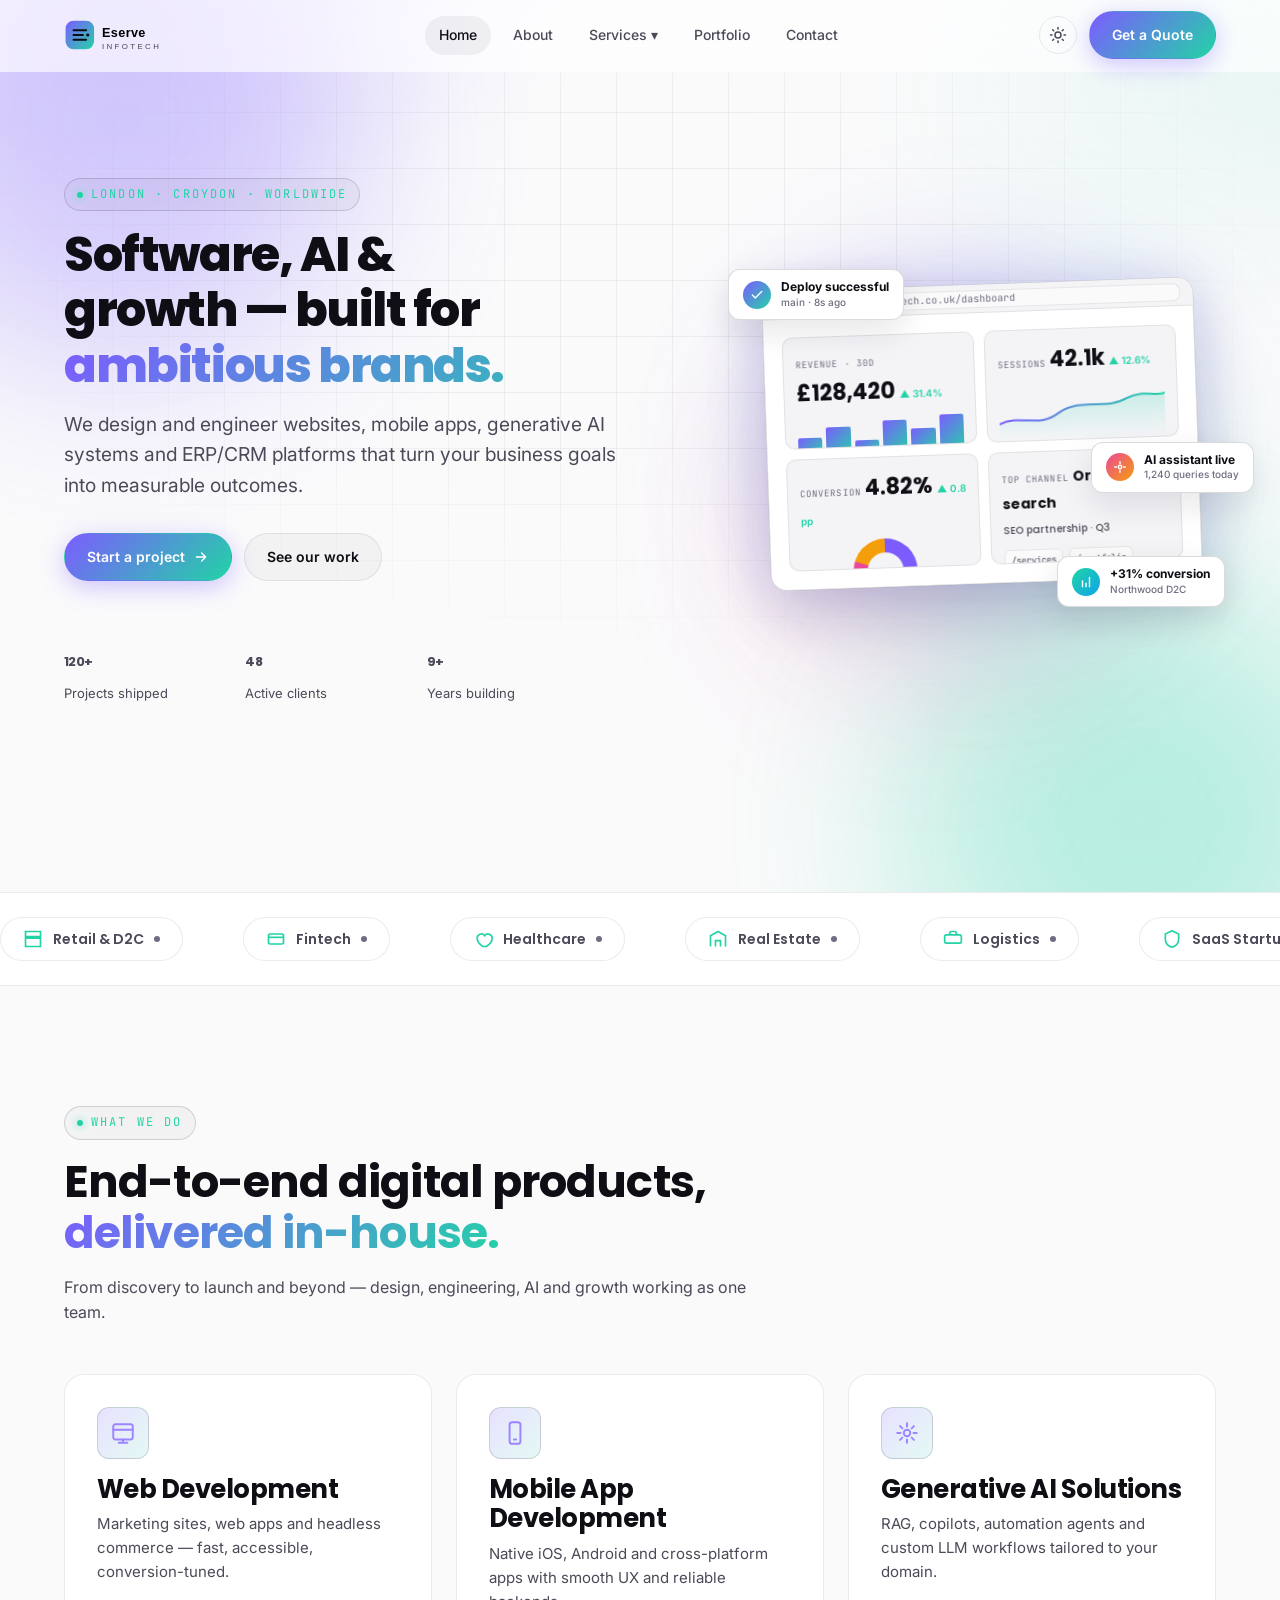
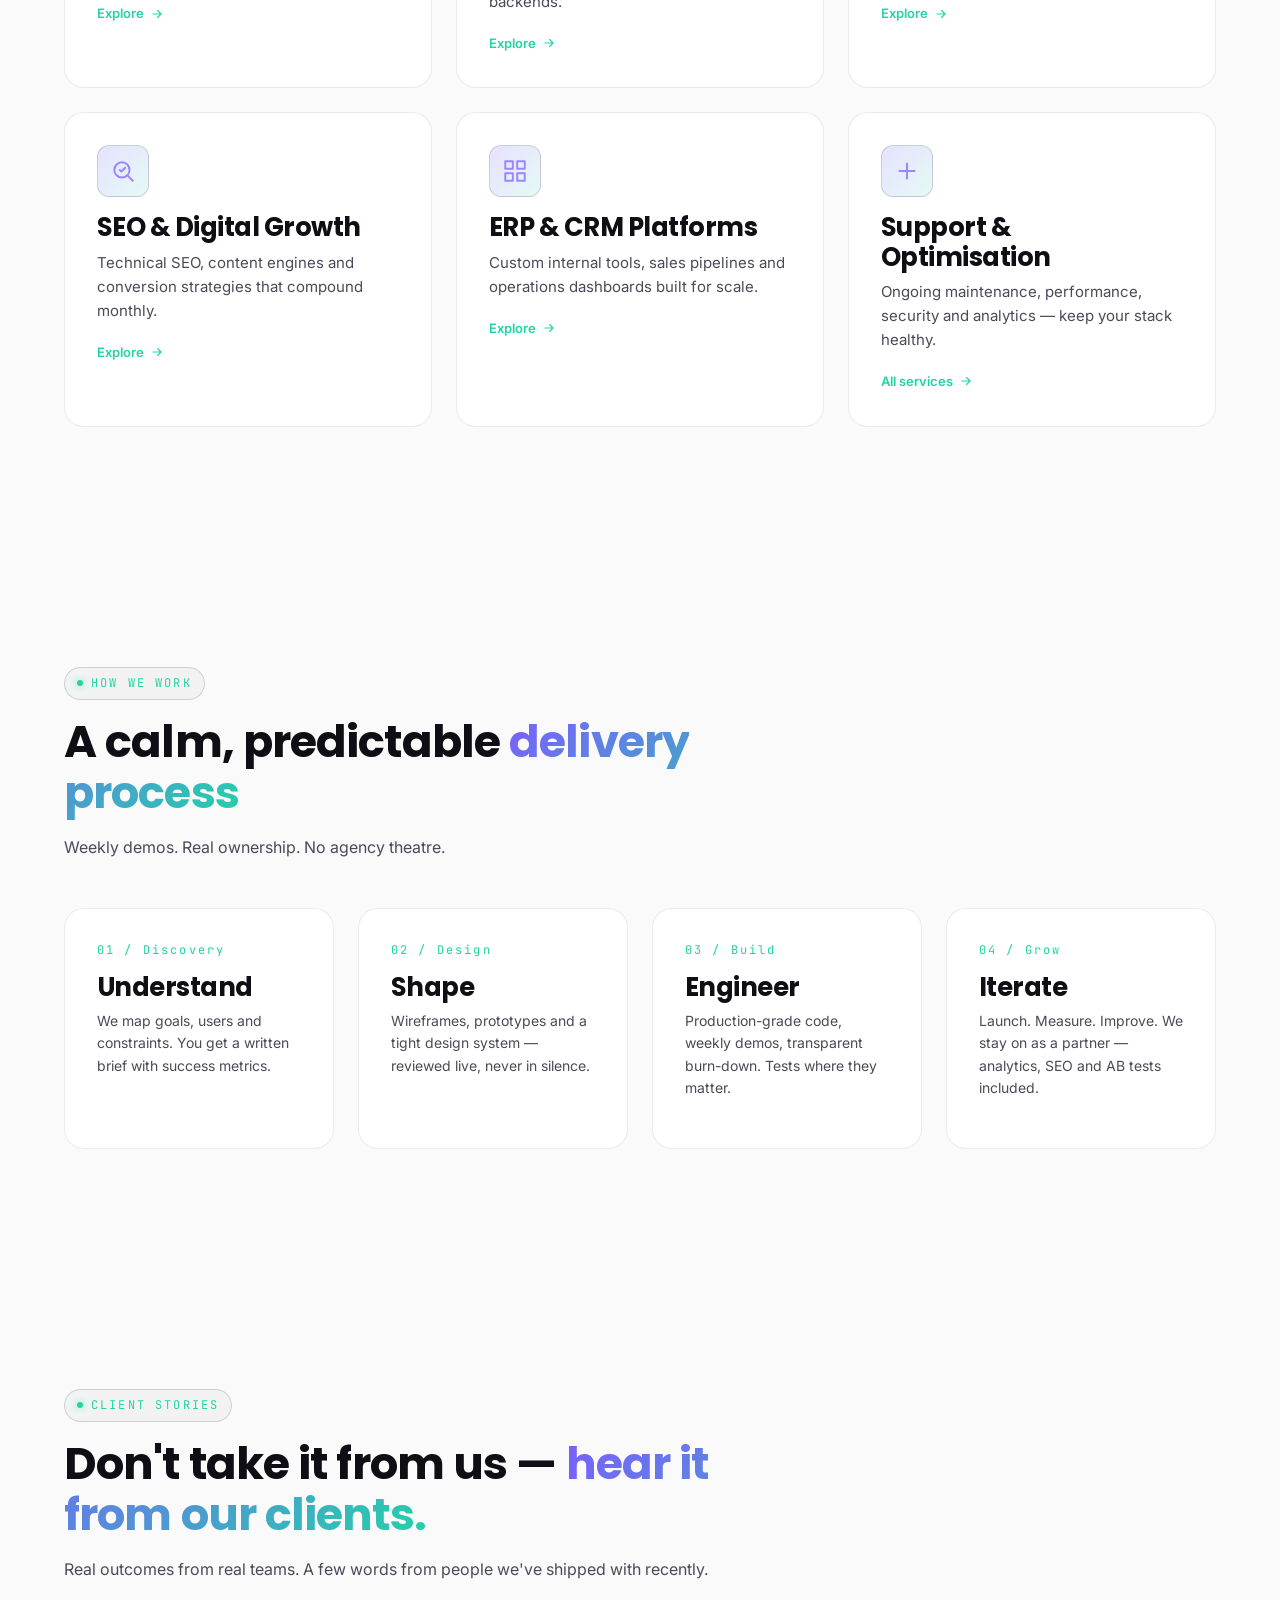
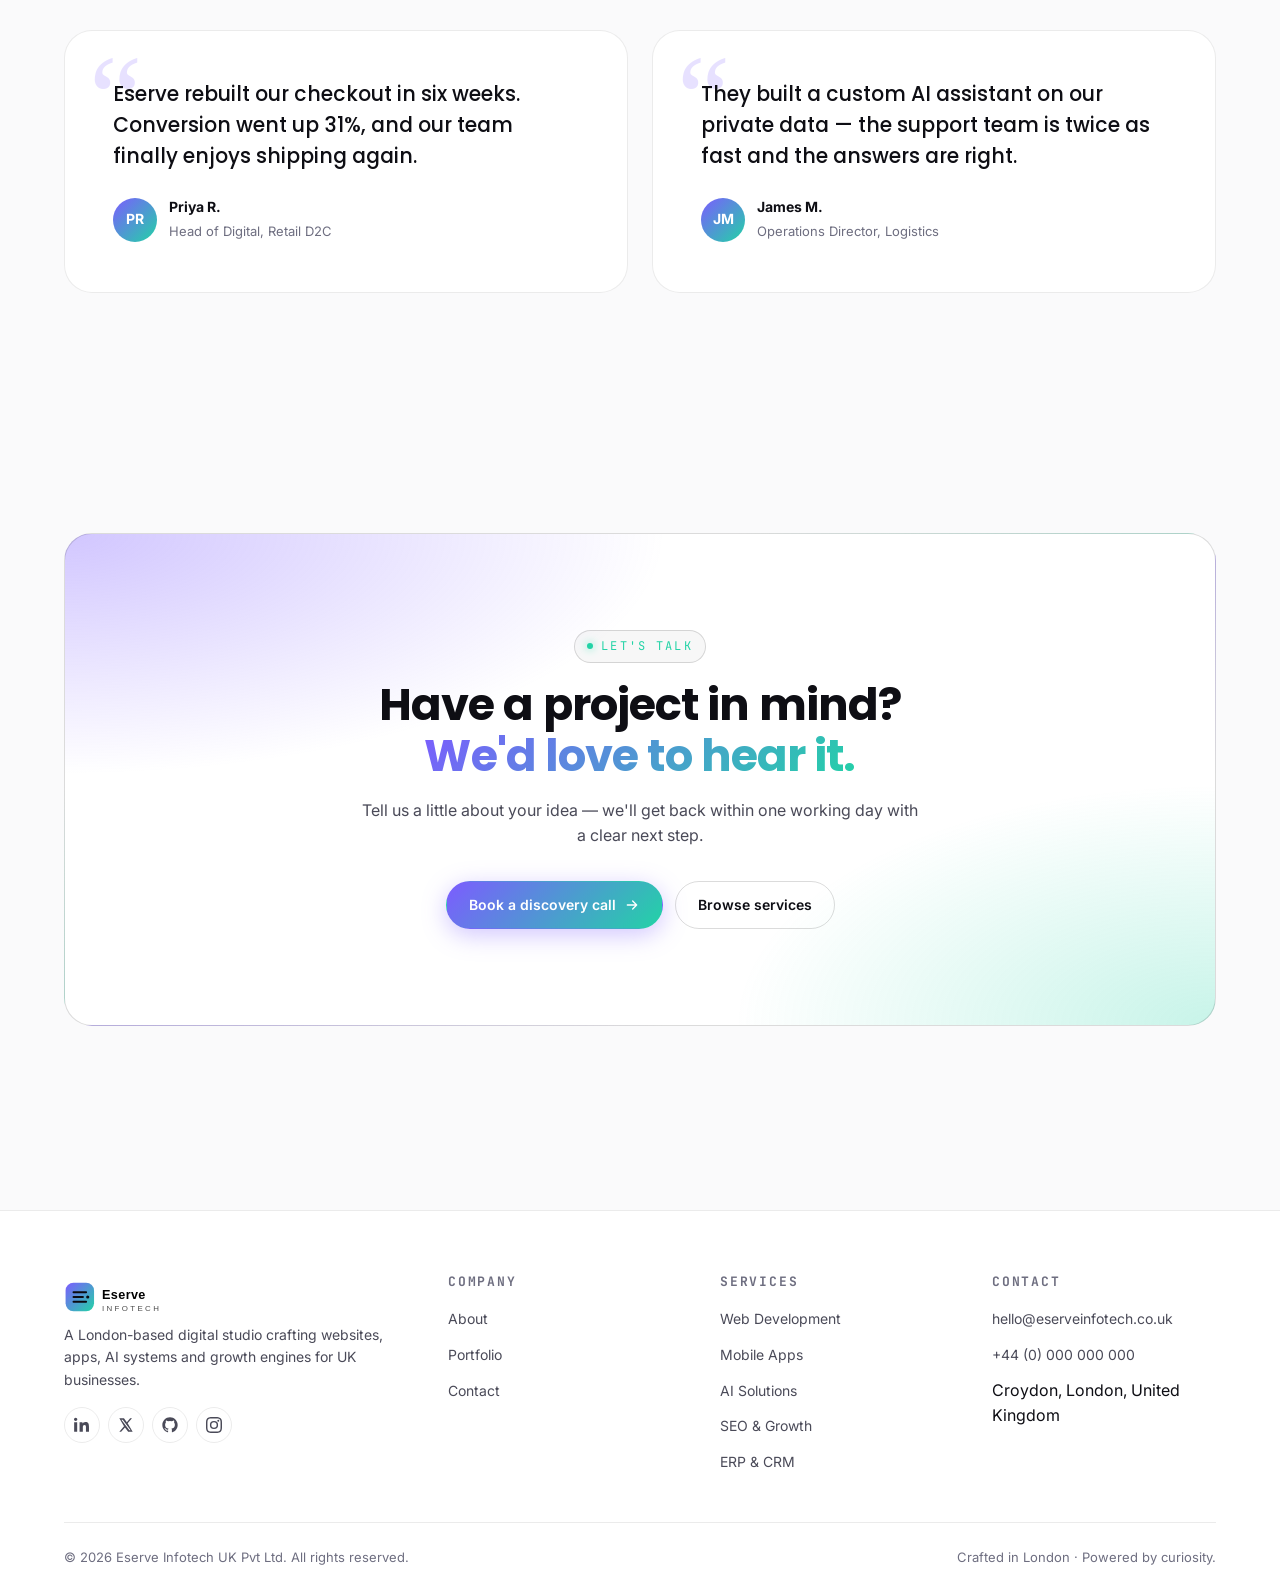
==== commit 4989d5b5: "about page" ====
--- a/index.html
+++ b/index.html
@@ -6,7 +6,7 @@
   <title>Eserve Infotech — Web, Mobile, AI &amp; SEO Studio in the UK</title>
   <meta name="description" content="Eserve Infotech is a London-based digital studio building fast, secure websites, mobile apps, AI systems and growth-focused SEO for ambitious UK businesses." />
   <link rel="icon" type="image/svg+xml" href="assets/images/logo.svg" />
-  <link rel="stylesheet" href="assets/css/style.css?v=1.0.3" />
+  <link rel="stylesheet" href="assets/css/style.css?v=1.0.4" />
 </head>
 <body>
 
@@ -51,40 +51,92 @@
 
   <main>
     <!-- ===== HERO ===== -->
-    <!-- ===== NEW HERO ===== -->
-    <section class="about-hero-new">
-      <div class="container">
-        <div class="hero-grid-new">
-          <!-- LEFT -->
-          <div class="hero-left-new">
-            <span class="eyebrow reveal" data-edit="home.hero_eyebrow">London · Croydon · Worldwide</span>
-            <h1 class="reveal delay-1">
-              <span data-edit="home.hero_h1_main" data-edit-html>Software, AI & growth — built for</span>
-              <strong data-edit="home.hero_h1_accent" data-edit-html>ambitious brands.</strong>
-            </h1>
-            <p class="reveal delay-2" data-edit="home.hero_lead" data-edit-html>
-              We design and engineer websites, mobile apps, generative AI systems and ERP/CRM platforms that turn your business goals into measurable outcomes.
-            </p>
-            <div class="hero-btns-new reveal delay-3">
-              <a href="contact.html" class="btn btn-primary" data-edit="home.hero_cta_primary">Start a project →</a>
-              <a href="portfolio.html" class="btn btn-ghost" data-edit="home.hero_cta_secondary">See our work</a>
-            </div>
-            <div class="hero-stats reveal delay-4" style="margin-top: 60px; display: flex; gap: 40px; border-top: 1px solid var(--border); padding-top: 40px;">
-              <div class="stat"><strong><span data-edit="home.stat_1_value">120</span><span data-edit="home.stat_1_suffix">+</span></strong><span data-edit="home.stat_1_label">Projects shipped</span></div>
-              <div class="stat"><strong><span data-edit="home.stat_2_value">48</span><span data-edit="home.stat_2_suffix"></span></strong><span data-edit="home.stat_2_label">Active clients</span></div>
-              <div class="stat"><strong><span data-edit="home.stat_3_value">9</span><span data-edit="home.stat_3_suffix">+</span></strong><span data-edit="home.stat_3_label">Years building</span></div>
-            </div>
-          </div>
-          <!-- RIGHT -->
-          <div class="hero-right-new reveal-scale delay-2">
-            <div class="hero-image-new">
-              <img src="https://images.unsplash.com/photo-1460925895917-afdab827c52f?q=80&w=1400&auto=format&fit=crop" alt="Digital Growth Dashboard">
-            </div>
-            <div class="floating-card-new floating">
-              <small data-edit="home.hero_mission_label">OUR MISSION</small>
-              <h3 data-edit="home.hero_mission_h3" data-edit-html>Practical tech that earns its keep.</h3>
-              <p data-edit="home.hero_mission_p" data-edit-html>We combine design craft with deep engineering to build products that actually move the needle.</p>
-            </div>
+    <section class="hero">
+      <div class="container hero-grid">
+        <div>
+          <span class="eyebrow reveal" data-edit="home.hero_eyebrow">London · Croydon · Worldwide</span>
+          <h1 class="reveal delay-1">
+            <span class="line" data-edit="home.hero_h1_line1">Software, AI &amp; </span>
+            <span class="line" data-edit="home.hero_h1_line2">growth — built for</span>
+            <span class="line gradient-text" data-edit="home.hero_h1_line3">ambitious brands.</span>
+          </h1>
+          <p class="lead reveal delay-2" data-edit="home.hero_lead" data-edit-html>We design and engineer websites, mobile apps, generative AI systems and ERP/CRM platforms that turn your business goals into measurable outcomes.</p>
+          <div class="hero-actions reveal delay-3">
+            <a class="btn btn-primary" href="contact.html"><span data-edit="home.hero_cta_primary" data-edit-html>Start a project</span>
+              <svg class="arrow" viewBox="0 0 24 24" fill="none" stroke="currentColor" stroke-width="2" stroke-linecap="round" stroke-linejoin="round"><path d="M5 12h14M13 6l6 6-6 6"/></svg>
+            </a>
+            <a class="btn btn-ghost" href="portfolio.html" data-edit="home.hero_cta_secondary">See our work</a>
+          </div>
+          <div class="hero-stats reveal delay-4">
+            <div class="stat"><strong><span data-edit="home.stat_1_value">120</span><span data-edit="home.stat_1_suffix">+</span></strong><span data-edit="home.stat_1_label">Projects shipped</span></div>
+            <div class="stat"><strong><span data-edit="home.stat_2_value">48</span><span data-edit="home.stat_2_suffix"></span></strong><span data-edit="home.stat_2_label">Active clients</span></div>
+            <div class="stat"><strong><span data-edit="home.stat_3_value">9</span><span data-edit="home.stat_3_suffix">+</span></strong><span data-edit="home.stat_3_label">Years building</span></div>
+          </div>
+        </div>
+        <div class="hero-mockup reveal delay-2" aria-hidden="true">
+          <div class="browser floating" data-depth="6">
+            <div class="bar">
+              <i></i><i></i><i></i>
+              <span class="url">eserveinfotech.co.uk/dashboard</span>
+            </div>
+            <div class="body">
+              <div class="dash-grid">
+                <div class="dash-card">
+                  <span class="lbl">Revenue · 30d</span>
+                  <span class="val">£128,420</span>
+                  <span class="delta">▲ 31.4%</span>
+                  <div class="chart-bars"><span></span><span></span><span></span><span></span><span></span><span></span></div>
+                </div>
+                <div class="dash-card">
+                  <span class="lbl">Sessions</span>
+                  <span class="val">42.1k</span>
+                  <span class="delta">▲ 12.6%</span>
+                  <svg class="chart-line" viewBox="0 0 220 56" preserveAspectRatio="none">
+                    <defs>
+                      <linearGradient id="chartGrad" x1="0" x2="0" y1="0" y2="1">
+                        <stop offset="0%" stop-color="#22D3A6"/>
+                        <stop offset="100%" stop-color="#22D3A6" stop-opacity="0"/>
+                      </linearGradient>
+                      <linearGradient id="chartStroke" x1="0" x2="1" y1="0" y2="0">
+                        <stop offset="0%" stop-color="#7C5CFF"/>
+                        <stop offset="100%" stop-color="#22D3A6"/>
+                      </linearGradient>
+                    </defs>
+                    <path class="area" d="M0,40 C30,30 50,46 80,30 C110,16 140,30 170,18 C190,10 210,18 220,14 L220,56 L0,56 Z"/>
+                    <path class="stroke" d="M0,40 C30,30 50,46 80,30 C110,16 140,30 170,18 C190,10 210,18 220,14"/>
+                  </svg>
+                </div>
+                <div class="dash-card">
+                  <span class="lbl">Conversion</span>
+                  <span class="val">4.82%</span>
+                  <span class="delta">▲ 0.8 pp</span>
+                  <div class="dash-pie"></div>
+                </div>
+                <div class="dash-card">
+                  <span class="lbl">Top channel</span>
+                  <span class="val" style="font-size:14px;line-height:1.3">Organic search<br><span style="font-size:10px;color:var(--text-muted);font-weight:500">SEO partnership · Q3</span></span>
+                  <div style="display:flex;gap:6px;margin-top:8px;flex-wrap:wrap">
+                    <span style="font-size:9px;font-family:var(--font-mono);background:var(--bg);border:1px solid var(--border);padding:3px 6px;border-radius:6px;color:var(--text-muted)">/services</span>
+                    <span style="font-size:9px;font-family:var(--font-mono);background:var(--bg);border:1px solid var(--border);padding:3px 6px;border-radius:6px;color:var(--text-muted)">/portfolio</span>
+                  </div>
+                </div>
+              </div>
+            </div>
+          </div>
+
+          <div class="float-card fc-1 floating" data-depth="14">
+            <span class="ic-circle"><svg viewBox="0 0 24 24" fill="none" stroke="currentColor" stroke-width="2.4" stroke-linecap="round" stroke-linejoin="round"><path d="M20 6 9 17l-5-5"/></svg></span>
+            <div class="meta-row"><strong>Deploy successful</strong><span>main · 8s ago</span></div>
+          </div>
+
+          <div class="float-card fc-2 floating" data-depth="20">
+            <span class="ic-circle" style="background:linear-gradient(135deg,#22D3A6,#0EA5E9)"><svg viewBox="0 0 24 24" fill="none" stroke="currentColor" stroke-width="2.4" stroke-linecap="round" stroke-linejoin="round"><path d="M12 20v-6M6 20V10M18 20V4"/></svg></span>
+            <div class="meta-row"><strong>+31% conversion</strong><span>Northwood D2C</span></div>
+          </div>
+
+          <div class="float-card fc-3 floating" data-depth="10">
+            <span class="ic-circle" style="background:linear-gradient(135deg,#EC4899,#F59E0B)"><svg viewBox="0 0 24 24" fill="none" stroke="currentColor" stroke-width="2.4" stroke-linecap="round" stroke-linejoin="round"><circle cx="12" cy="12" r="3"/><path d="M12 3v3M12 18v3M3 12h3M18 12h3"/></svg></span>
+            <div class="meta-row"><strong>AI assistant live</strong><span>1,240 queries today</span></div>
           </div>
         </div>
       </div>
@@ -119,9 +171,9 @@
     <section class="section" id="services">
       <div class="container">
         <div class="section-head reveal">
-          <span class="eyebrow" data-edit="home.services_eyebrow">What we do</span>
-          <h2><span data-edit="home.services_heading_1">End-to-end digital products,</span> <span class="gradient-text" data-edit="home.services_heading_2">delivered in-house.</span></h2>
-          <p data-edit="home.services_subhead" data-edit-html>From discovery to launch and beyond — design, engineering, AI and growth working as one team.</p>
+          <span class="eyebrow">What we do</span>
+          <h2>End-to-end digital products, <span class="gradient-text">delivered in-house.</span></h2>
+          <p>From discovery to launch and beyond — design, engineering, AI and growth working as one team.</p>
         </div>
 
         <div class="grid g-3">
@@ -129,8 +181,8 @@
             <div class="icon">
               <svg viewBox="0 0 24 24" fill="none" stroke="currentColor" stroke-width="1.8" stroke-linecap="round" stroke-linejoin="round"><rect x="3" y="4" width="18" height="14" rx="2"/><path d="M3 9h18M8 21h8M12 18v3"/></svg>
             </div>
-            <h3 data-edit="services.card_1_title">Web Development</h3>
-            <p data-edit="services.card_1_desc">Marketing sites, web apps and headless commerce — fast, accessible, conversion-tuned.</p>
+            <h3>Web Development</h3>
+            <p>Marketing sites, web apps and headless commerce — fast, accessible, conversion-tuned.</p>
             <span class="more">Explore <svg viewBox="0 0 24 24" fill="none" stroke="currentColor" stroke-width="2" stroke-linecap="round"><path d="M5 12h14M13 6l6 6-6 6"/></svg></span>
           </a>
 
@@ -138,8 +190,8 @@
             <div class="icon">
               <svg viewBox="0 0 24 24" fill="none" stroke="currentColor" stroke-width="1.8" stroke-linecap="round" stroke-linejoin="round"><rect x="7" y="2" width="10" height="20" rx="2.5"/><path d="M11 18h2"/></svg>
             </div>
-            <h3 data-edit="services.card_2_title">Mobile App Development</h3>
-            <p data-edit="services.card_2_desc">Native iOS, Android and cross-platform apps with smooth UX and reliable backends.</p>
+            <h3>Mobile App Development</h3>
+            <p>Native iOS, Android and cross-platform apps with smooth UX and reliable backends.</p>
             <span class="more">Explore <svg viewBox="0 0 24 24" fill="none" stroke="currentColor" stroke-width="2" stroke-linecap="round"><path d="M5 12h14M13 6l6 6-6 6"/></svg></span>
           </a>
 
@@ -147,50 +199,37 @@
             <div class="icon">
               <svg viewBox="0 0 24 24" fill="none" stroke="currentColor" stroke-width="1.8" stroke-linecap="round" stroke-linejoin="round"><circle cx="12" cy="12" r="3"/><path d="M12 3v3M12 18v3M3 12h3M18 12h3M5.6 5.6 7.7 7.7M16.3 16.3l2.1 2.1M5.6 18.4 7.7 16.3M16.3 7.7l2.1-2.1"/></svg>
             </div>
-            <h3 data-edit="services.card_3_title">Generative AI Solutions</h3>
-            <p data-edit="services.card_3_desc">RAG, copilots, automation agents and custom LLM workflows tailored to your domain.</p>
-            <span class="more">Explore <svg viewBox="0 0 24 24" fill="none" stroke="currentColor" stroke-width="2" stroke-linecap="round"><path d="M5 12h14M13 6l6 6-6 6"/></svg></span>
-          </a>
-        </div>
-      </div>
-    </section>
-
-    <!-- ===== NEW STORY SECTION ===== -->
-    <section class="story-section-new">
-      <div class="container">
-        <div class="story-grid-new">
-          <!-- LEFT -->
-          <div class="story-left-new reveal">
-            <div class="story-label-new">
-              <div class="story-dot-new"></div>
-              <span data-edit="about.story_label">OUR STORY</span>
-            </div>
-            <h2>
-              <span data-edit="about.story_h2_main" data-edit-html>We started Eserve Infotech to make digital systems</span>
-              <strong data-edit="about.story_h2_accent" data-edit-html>actually useful.</strong>
-            </h2>
-            <p data-edit="about.story_p_lead" data-edit-html>
-              Most agencies struggle with outdated workflows, disconnected systems, and software that feels difficult to use. We created Eserve Infotech to build digital experiences that are practical, scalable, and genuinely helpful for care organisations.
-            </p>
-          </div>
-          <!-- RIGHT -->
-          <div class="story-right-new">
-            <div class="story-card-new reveal delay-1">
-              <span class="step-num" data-edit="about.story_card1_num">01</span>
-              <h3 data-edit="about.story_card1_h3" data-edit-html>Social Care Meets Modern Technology</h3>
-              <p data-edit="about.story_card1_p" data-edit-html>Founded on a strong academic background in social work and professional experience in web development and digital marketing, our journey started in India where we delivered digital solutions across multiple industries.</p>
-            </div>
-            <div class="story-card-new reveal delay-2">
-              <span class="step-num" data-edit="about.story_card2_num">02</span>
-              <h3 data-edit="about.story_card2_h3" data-edit-html>Built Specifically for the UK Care Sector</h3>
-              <p data-edit="about.story_card2_p" data-edit-html>Established in the United Kingdom in 2025, Eserve Infotech was created with a clear mission: delivering specialised digital solutions tailored for UK social care and fostering organisations.</p>
-            </div>
-            <div class="story-card-new gradient-card reveal delay-3">
-              <span class="step-num" data-edit="about.story_card3_num">03</span>
-              <h3 data-edit="about.story_card3_h3" data-edit-html>Compliance, Security & Trust</h3>
-              <p data-edit="about.story_card3_p" data-edit-html>Our solutions are designed with Ofsted standards, GDPR compliance, and strong data security at the core—ensuring reliability, trust, and peace of mind for care providers and agencies.</p>
-            </div>
-          </div>
+            <h3>Generative AI Solutions</h3>
+            <p>RAG, copilots, automation agents and custom LLM workflows tailored to your domain.</p>
+            <span class="more">Explore <svg viewBox="0 0 24 24" fill="none" stroke="currentColor" stroke-width="2" stroke-linecap="round"><path d="M5 12h14M13 6l6 6-6 6"/></svg></span>
+          </a>
+
+          <a class="card spotlight tilt reveal delay-1" href="services/seo.html">
+            <div class="icon">
+              <svg viewBox="0 0 24 24" fill="none" stroke="currentColor" stroke-width="1.8" stroke-linecap="round" stroke-linejoin="round"><circle cx="11" cy="11" r="7"/><path d="m21 21-4.3-4.3M9 11l1.5 1.5L14 9"/></svg>
+            </div>
+            <h3>SEO &amp; Digital Growth</h3>
+            <p>Technical SEO, content engines and conversion strategies that compound monthly.</p>
+            <span class="more">Explore <svg viewBox="0 0 24 24" fill="none" stroke="currentColor" stroke-width="2" stroke-linecap="round"><path d="M5 12h14M13 6l6 6-6 6"/></svg></span>
+          </a>
+
+          <a class="card spotlight tilt reveal delay-2" href="services/erp-crm.html">
+            <div class="icon">
+              <svg viewBox="0 0 24 24" fill="none" stroke="currentColor" stroke-width="1.8" stroke-linecap="round" stroke-linejoin="round"><path d="M3 3h7v7H3zM14 3h7v7h-7zM3 14h7v7H3zM14 14h7v7h-7z"/></svg>
+            </div>
+            <h3>ERP &amp; CRM Platforms</h3>
+            <p>Custom internal tools, sales pipelines and operations dashboards built for scale.</p>
+            <span class="more">Explore <svg viewBox="0 0 24 24" fill="none" stroke="currentColor" stroke-width="2" stroke-linecap="round"><path d="M5 12h14M13 6l6 6-6 6"/></svg></span>
+          </a>
+
+          <a class="card spotlight tilt reveal delay-3" href="services.html">
+            <div class="icon">
+              <svg viewBox="0 0 24 24" fill="none" stroke="currentColor" stroke-width="1.8" stroke-linecap="round" stroke-linejoin="round"><path d="M12 5v14M5 12h14"/></svg>
+            </div>
+            <h3>Support &amp; Optimisation</h3>
+            <p>Ongoing maintenance, performance, security and analytics — keep your stack healthy.</p>
+            <span class="more">All services <svg viewBox="0 0 24 24" fill="none" stroke="currentColor" stroke-width="2" stroke-linecap="round"><path d="M5 12h14M13 6l6 6-6 6"/></svg></span>
+          </a>
         </div>
       </div>
     </section>
@@ -323,7 +362,7 @@
     </div>
   </footer>
 
-  <script src="assets/js/content-loader.js?v=1.0.3"></script>
-  <script src="assets/js/main.js?v=1.0.3"></script>
+  <script src="assets/js/content-loader.js?v=1.0.4"></script>
+  <script src="assets/js/main.js?v=1.0.4"></script>
 </body>
 </html>
--- a/assets/css/style.css
+++ b/assets/css/style.css
@@ -1629,41 +1629,45 @@
 .reveal-right.in,
 .reveal-scale.in { opacity: 1; transform: none; }
 
-@media (prefers-reduced-motion: reduce) {
-  .reveal-left, .reveal-right, .reveal-scale { opacity: 1; transform: none; }
-  .bg-shapes .blob { animation: none; }
-  .browser, .float-card, .chart-bars span, .chart-line path.stroke, .dash-pie { animation: none !important; }
-  .hero-mockup .floating { transition: none; }
-}
 
 /* ===================================
-   NEW ABOUT HERO & STORY (REF DESIGN)
+   ABOUT PAGE PREMIUM (EXACT REF)
    =================================== */
-
-.about-hero-new {
+.about-premium-page .about-hero {
   position: relative;
   overflow: hidden;
   padding: 140px 0 120px;
-  background: linear-gradient(90deg, rgba(123, 97, 255, 0.12) 0%, rgba(0, 194, 168, 0.10) 100%);
-}
-
-.about-hero-new::before {
+  background: linear-gradient(90deg, rgba(125,95,255,0.12) 0%, rgba(0,194,168,0.10) 100%);
+}
+
+.about-premium-page .about-hero::before {
   content: '';
   position: absolute;
   inset: 0;
-  background-image: linear-gradient(rgba(0,0,0,0.04) 1px, transparent 1px), linear-gradient(90deg, rgba(0,0,0,0.04) 1px, transparent 1px);
+  background-image:
+    linear-gradient(rgba(20, 20, 40, 0.04) 1px, transparent 1px),
+    linear-gradient(90deg, rgba(20, 20, 40, 0.04) 1px, transparent 1px);
   background-size: 60px 60px;
   pointer-events: none;
 }
 
-.hero-grid-new {
+.about-premium-page .container {
+  width: 100%;
+  max-width: var(--container);
+  margin: auto;
+  padding: 0 30px;
+  position: relative;
+  z-index: 2;
+}
+
+.about-premium-page .hero-grid {
   display: grid;
   grid-template-columns: 1.1fr 0.9fr;
   align-items: center;
   gap: 80px;
 }
 
-.hero-left-new .eyebrow {
+.about-premium-page .hero-left span.eyebrow {
   display: inline-block;
   font-size: 12px;
   letter-spacing: 3px;
@@ -1673,8 +1677,8 @@
   font-weight: 600;
 }
 
-.hero-left-new h1 {
-  font-size: clamp(48px, 8vw, 80px);
+.about-premium-page .hero-left h1 {
+  font-size: 75px;
   line-height: 0.95;
   letter-spacing: -5px;
   font-weight: 900;
@@ -1682,14 +1686,14 @@
   color: #111;
 }
 
-.hero-left-new h1 strong {
+.about-premium-page .hero-left h1 strong {
   display: block;
   background: linear-gradient(90deg, #7b61ff 0%, #00c2a8 100%);
   -webkit-background-clip: text;
   -webkit-text-fill-color: transparent;
 }
 
-.hero-left-new p {
+.about-premium-page .hero-left p {
   max-width: 650px;
   font-size: 18px;
   line-height: 1.9;
@@ -1697,27 +1701,30 @@
   margin-bottom: 40px;
 }
 
-.hero-btns-new {
+.about-premium-page .hero-btns {
   display: flex;
   gap: 18px;
   flex-wrap: wrap;
 }
 
-.hero-btns-new .btn-primary {
+.about-premium-page .primary-btn {
   display: inline-flex;
   align-items: center;
   gap: 10px;
   padding: 18px 32px;
   border-radius: 100px;
   background: linear-gradient(90deg, #7b61ff, #00c2a8);
-  color: #fff;
+  color: #fff !important;
   font-weight: 600;
-  box-shadow: 0 15px 40px rgba(123, 97, 255, 0.25);
+  box-shadow: 0 15px 40px rgba(123,97,255,0.25);
   transition: 0.3s ease;
-  border: none;
-}
-
-.hero-btns-new .btn-ghost {
+}
+
+.about-premium-page .primary-btn:hover {
+  transform: translateY(-4px);
+}
+
+.about-premium-page .secondary-btn {
   display: inline-flex;
   align-items: center;
   padding: 18px 30px;
@@ -1725,30 +1732,31 @@
   border: 1px solid rgba(0,0,0,0.08);
   background: rgba(255,255,255,0.7);
   backdrop-filter: blur(10px);
-  color: #111;
+  color: #111 !important;
   font-weight: 600;
-  transition: 0.3s ease;
-}
-
-.hero-right-new {
-  position: relative;
-}
-
-.hero-image-new {
+}
+
+.about-premium-page .hero-right {
+  position: relative;
+}
+
+.about-premium-page .hero-image {
   position: relative;
   border-radius: 36px;
   overflow: hidden;
   box-shadow: 0 30px 80px rgba(0,0,0,0.10);
-}
-
-.hero-image-new img {
-  height: clamp(500px, 80vh, 760px);
+  background: #eee;
+  min-height: 400px;
+}
+
+.about-premium-page .hero-image img {
   width: 100%;
+  height: 760px;
   object-fit: cover;
   display: block;
 }
 
-.floating-card-new {
+.about-premium-page .floating-card {
   position: absolute;
   left: -40px;
   bottom: 40px;
@@ -1758,20 +1766,18 @@
   padding: 26px;
   max-width: 320px;
   box-shadow: 0 20px 60px rgba(0,0,0,0.08);
-  z-index: 10;
-}
-
-.floating-card-new small {
+}
+
+.about-premium-page .floating-card small {
   display: block;
   font-size: 12px;
   letter-spacing: 2px;
   color: #777;
   margin-bottom: 15px;
   font-weight: 700;
-  text-transform: uppercase;
-}
-
-.floating-card-new h3 {
+}
+
+.about-premium-page .floating-card h3 {
   font-size: 28px;
   line-height: 1.1;
   margin-bottom: 15px;
@@ -1779,37 +1785,55 @@
   color: #111;
 }
 
-.floating-card-new p {
+.about-premium-page .floating-card p {
   font-size: 15px;
   line-height: 1.8;
   color: #555;
 }
 
-/* STORY SECTION */
-
-.story-section-new {
+/* Story Section */
+.about-premium-page .story-section {
   position: relative;
   padding: 140px 0;
   background: #f7f7f8;
-  overflow: visible; /* Changed to visible for sticky */
-}
-
-.story-grid-new {
+  overflow: visible; /* Fix: overflow: hidden breaks sticky scroll */
+}
+
+.about-premium-page .story-grid {
   display: grid;
   grid-template-columns: 1fr 1fr;
-  align-items: flex-start;
-  gap: 80px;
-}
-
-.story-left-new {
-  position: sticky;
-  top: 15vh;
-  display: flex;
-  flex-direction: column;
-  justify-content: center;
-}
-
-.story-label-new {
+  min-height: 100vh;
+}
+
+/* CSS-only reveal fallback */
+@keyframes fadeInUpPremium {
+  from { opacity: 0; transform: translateY(30px); }
+  to { opacity: 1; transform: translateY(0); }
+}
+
+.about-premium-page .reveal {
+  opacity: 0;
+  animation: fadeInUpPremium 0.8s cubic-bezier(0.2, 0.8, 0.2, 1) forwards;
+}
+
+.about-premium-page .delay-1 { animation-delay: 0.1s; }
+.about-premium-page .delay-2 { animation-delay: 0.2s; }
+.about-premium-page .delay-3 { animation-delay: 0.3s; }
+
+@media (min-width: 1101px) {
+  .about-premium-page .story-left {
+    position: sticky;
+    top: 120px;
+    height: calc(100vh - 120px);
+    display: flex;
+    flex-direction: column;
+    justify-content: center;
+    padding-right: 80px;
+    z-index: 10;
+  }
+}
+
+.about-premium-page .story-label {
   display: inline-flex;
   align-items: center;
   gap: 10px;
@@ -1821,22 +1845,22 @@
   margin-bottom: 28px;
 }
 
-.story-dot-new {
+.about-premium-page .story-dot {
   width: 10px;
   height: 10px;
   border-radius: 50%;
   background: linear-gradient(90deg, #7b61ff, #00c2a8);
 }
 
-.story-label-new span {
+.about-premium-page .story-label span {
   font-size: 12px;
   letter-spacing: 2px;
   font-weight: 700;
   color: #666;
 }
 
-.story-left-new h2 {
-  font-size: clamp(40px, 6vw, 72px);
+.about-premium-page .story-left h2 {
+  font-size: 65px;
   line-height: 0.95;
   letter-spacing: -4px;
   font-weight: 900;
@@ -1844,28 +1868,28 @@
   color: #111;
 }
 
-.story-left-new h2 strong {
+.about-premium-page .story-left h2 strong {
   display: block;
   background: linear-gradient(90deg, #7b61ff, #00c2a8);
   -webkit-background-clip: text;
   -webkit-text-fill-color: transparent;
 }
 
-.story-left-new p {
+.about-premium-page .story-left p {
   font-size: 18px;
   line-height: 1.9;
   color: #555;
   max-width: 600px;
 }
 
-.story-right-new {
+.about-premium-page .story-right {
   display: flex;
   flex-direction: column;
   gap: 30px;
   padding-top: 80px;
 }
 
-.story-card-new {
+.about-premium-page .story-card {
   position: relative;
   background: #fff;
   border-radius: 32px;
@@ -1873,15 +1897,14 @@
   overflow: hidden;
   transition: 0.35s ease;
   box-shadow: 0 15px 40px rgba(0,0,0,0.05);
-  border: none;
-}
-
-.story-card-new:hover {
+}
+
+.about-premium-page .story-card:hover {
   transform: translateY(-6px);
   box-shadow: 0 25px 60px rgba(0,0,0,0.08);
 }
 
-.story-card-new::before {
+.about-premium-page .story-card::before {
   content: '';
   position: absolute;
   width: 180px;
@@ -1892,7 +1915,7 @@
   background: linear-gradient(90deg, rgba(123,97,255,0.08), rgba(0,194,168,0.08));
 }
 
-.story-card-new .step-num {
+.about-premium-page .story-card span {
   position: relative;
   z-index: 2;
   display: block;
@@ -1903,7 +1926,7 @@
   margin-bottom: 18px;
 }
 
-.story-card-new h3 {
+.about-premium-page .story-card h3 {
   position: relative;
   z-index: 2;
   font-size: 34px;
@@ -1913,7 +1936,7 @@
   color: #111;
 }
 
-.story-card-new p {
+.about-premium-page .story-card p {
   position: relative;
   z-index: 2;
   font-size: 16px;
@@ -1921,28 +1944,37 @@
   color: #555;
 }
 
-.story-card-new.gradient-card {
+.about-premium-page .gradient-card {
   background: linear-gradient(135deg, #7b61ff 0%, #00c2a8 100%);
   color: #fff;
-  border: none;
-}
-
-.story-card-new.gradient-card .step-num,
-.story-card-new.gradient-card p,
-.story-card-new.gradient-card h3 {
+}
+
+.about-premium-page .gradient-card span,
+.about-premium-page .gradient-card p,
+.about-premium-page .gradient-card h3 {
   color: #fff;
 }
 
-@media(max-width:1100px) {
-  .hero-grid-new, .story-grid-new { grid-template-columns: 1fr; gap: 60px; }
-  .story-left-new { position: relative; top: 0; margin-bottom: 70px; }
-  .hero-image-new img { height: 600px; }
-}
-
-@media(max-width:768px) {
-  .about-hero-new { padding: 100px 0 90px; }
-  .hero-left-new h1 { font-size: 50px; letter-spacing: -2px; }
-  .story-left-new h2 { font-size: 44px; letter-spacing: -2px; }
-  .hero-image-new img { height: 500px; }
-  .floating-card-new { position: relative; left: 0; bottom: 0; margin-top: 24px; max-width: 100%; }
-}
+/* Responsive Overrides */
+@media(max-width:1100px){
+  .about-premium-page .hero-grid, .about-premium-page .story-grid { grid-template-columns: 1fr; }
+  .about-premium-page .hero-left h1 { font-size: 68px; }
+  .about-premium-page .story-left { position: relative; height: auto; padding-right: 0; margin-bottom: 70px; }
+  .about-premium-page .story-left h2 { font-size: 58px; }
+  .about-premium-page .hero-image img { height: 600px; }
+}
+
+@media(max-width:768px){
+  .about-premium-page .about-hero { padding: 100px 0 90px; }
+  .about-premium-page .hero-left h1 { font-size: 50px; letter-spacing: -2px; }
+  .about-premium-page .story-left h2 { font-size: 44px; letter-spacing: -2px; }
+  .about-premium-page .hero-image img { height: 500px; }
+  .about-premium-page .floating-card { position: relative; left: auto; bottom: auto; margin-top: 20px; max-width: 100%; }
+}
+
+@media (prefers-reduced-motion: reduce) {
+  .reveal-left, .reveal-right, .reveal-scale { opacity: 1; transform: none; }
+  .bg-shapes .blob { animation: none; }
+  .browser, .float-card, .chart-bars span, .chart-line path.stroke, .dash-pie { animation: none !important; }
+  .hero-mockup .floating { transition: none; }
+}
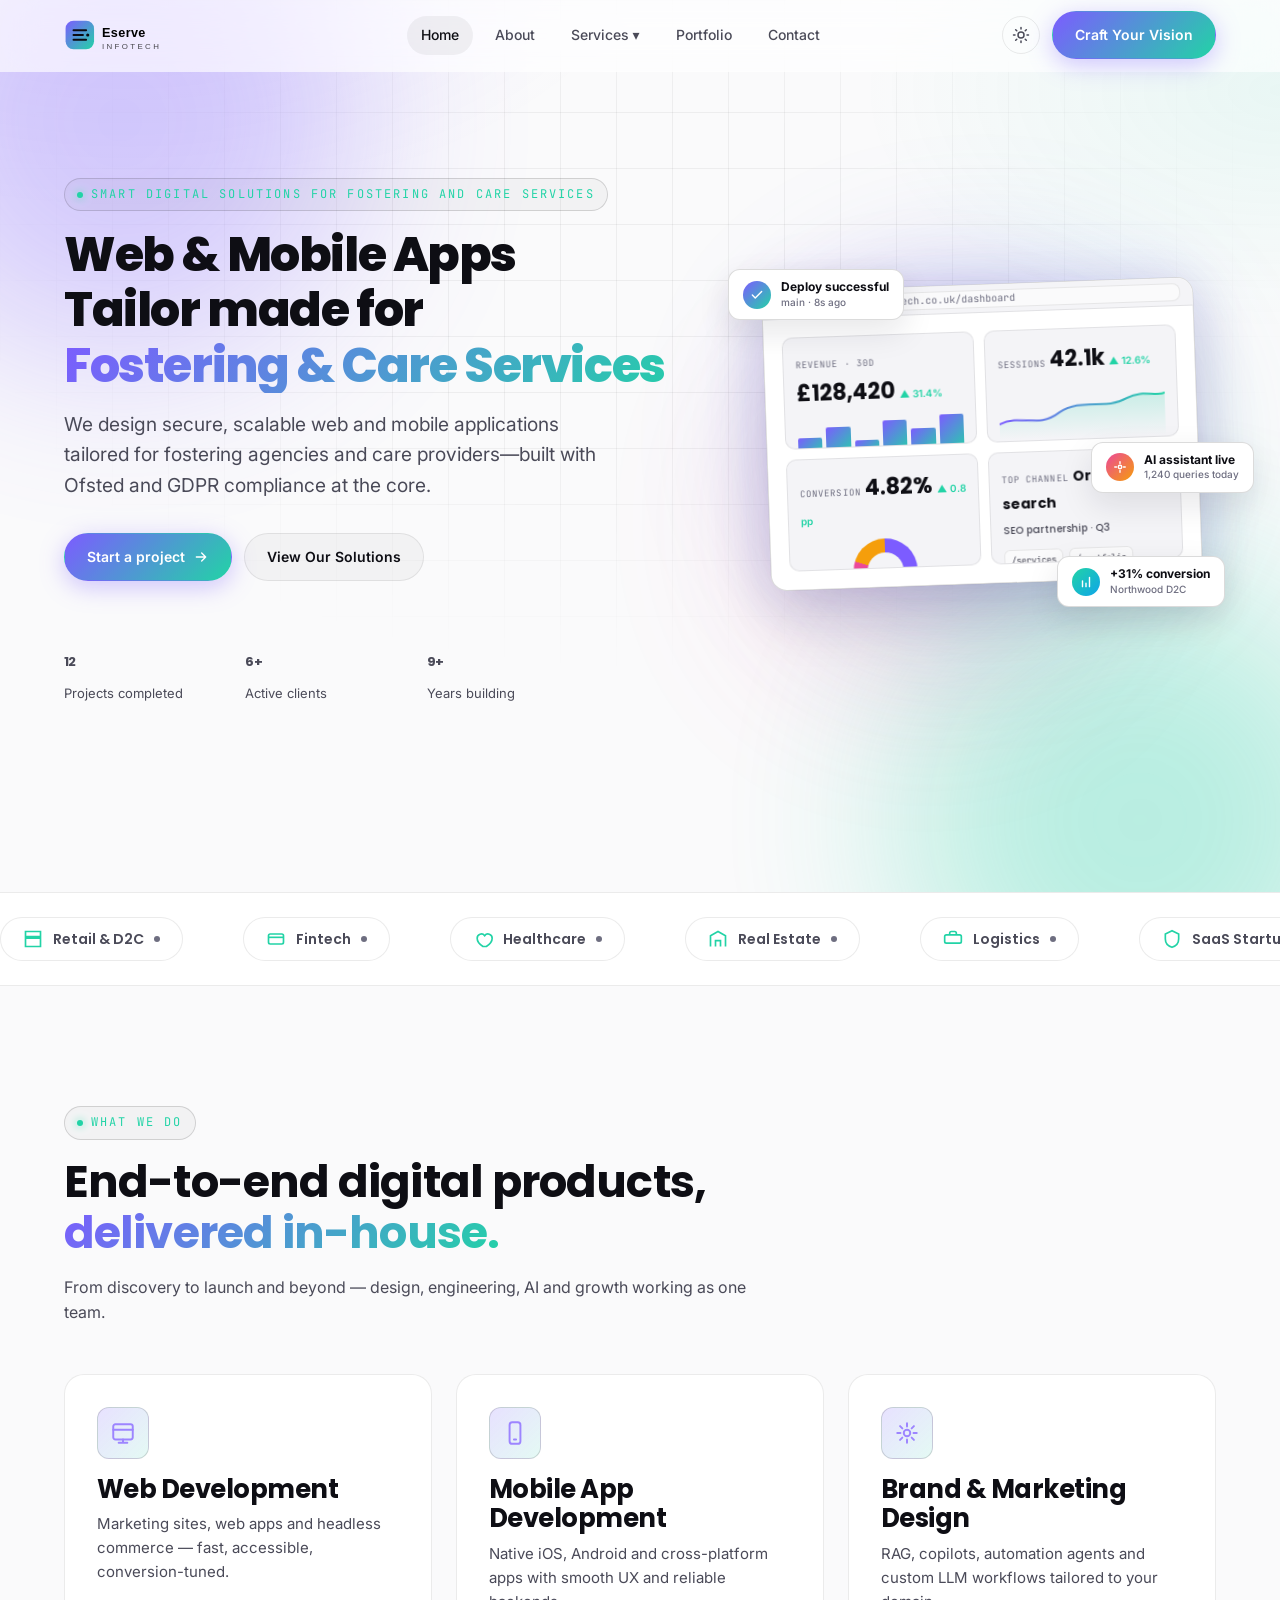
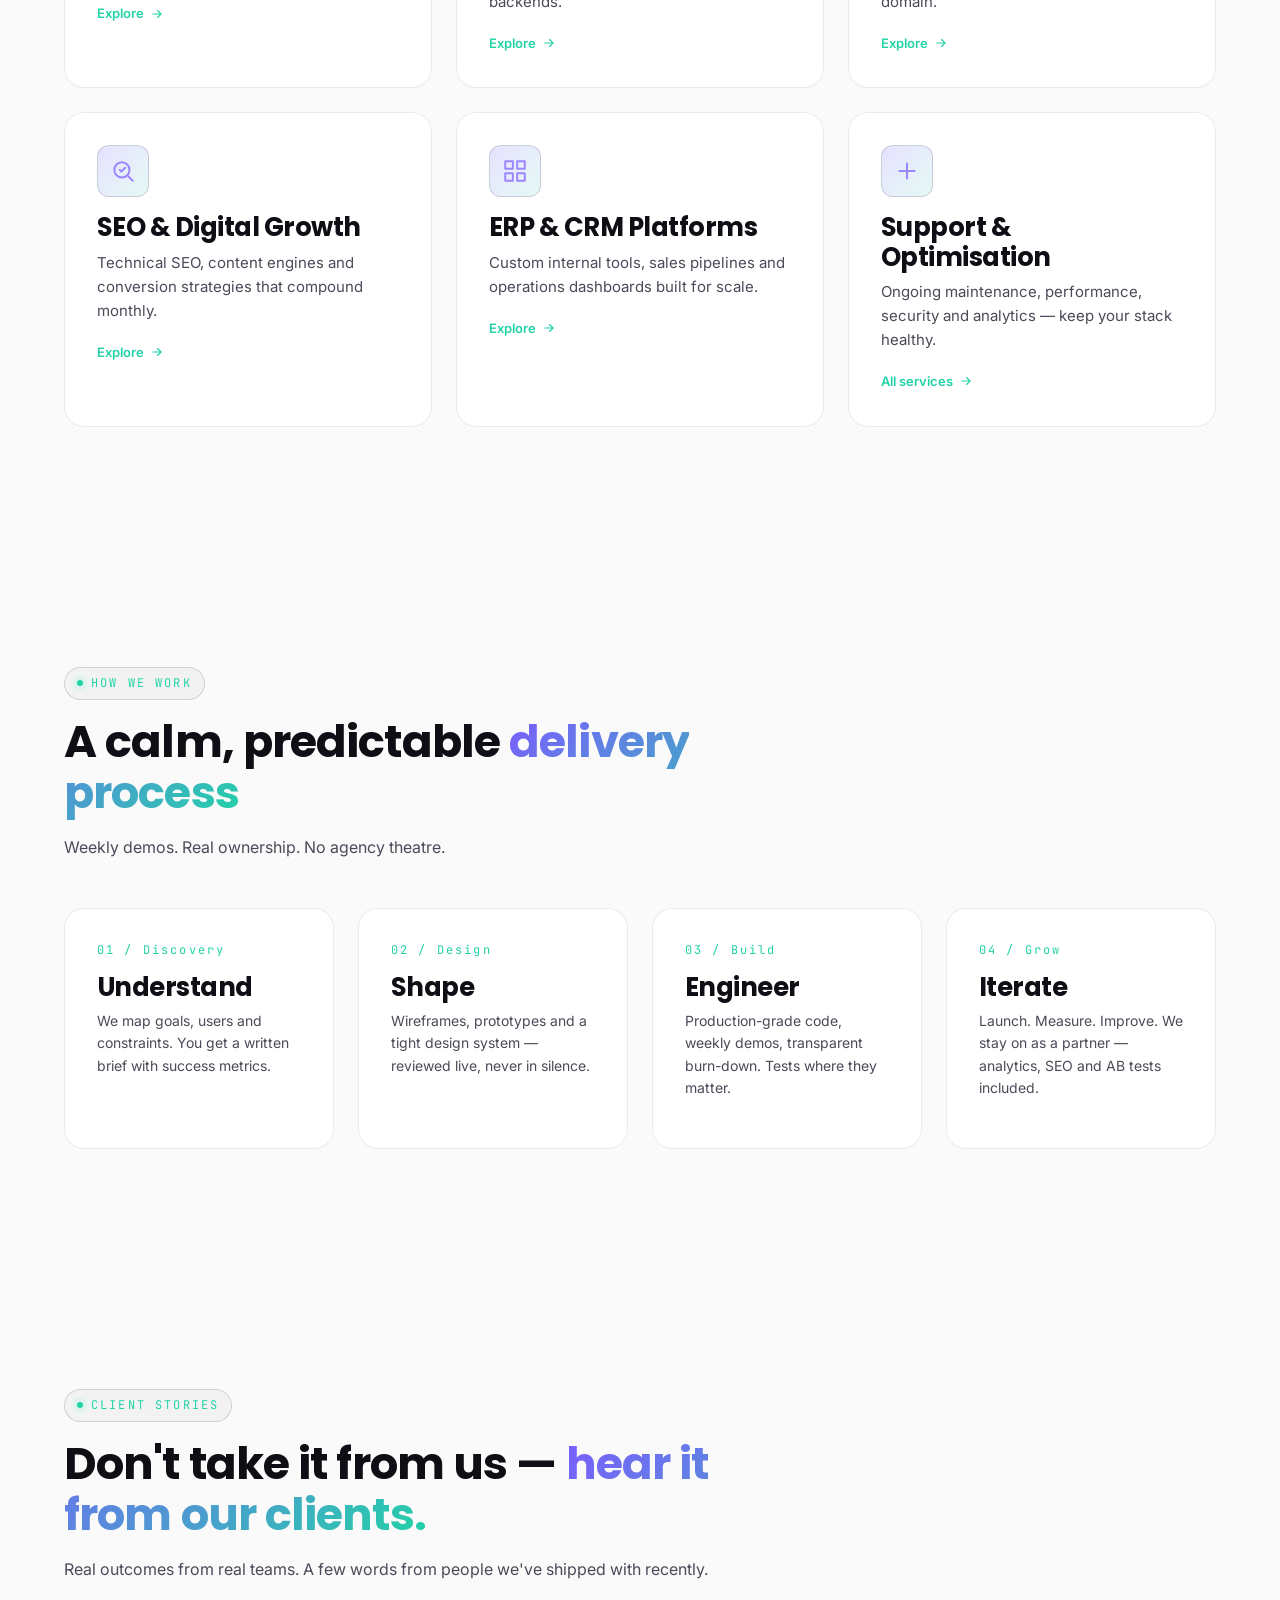
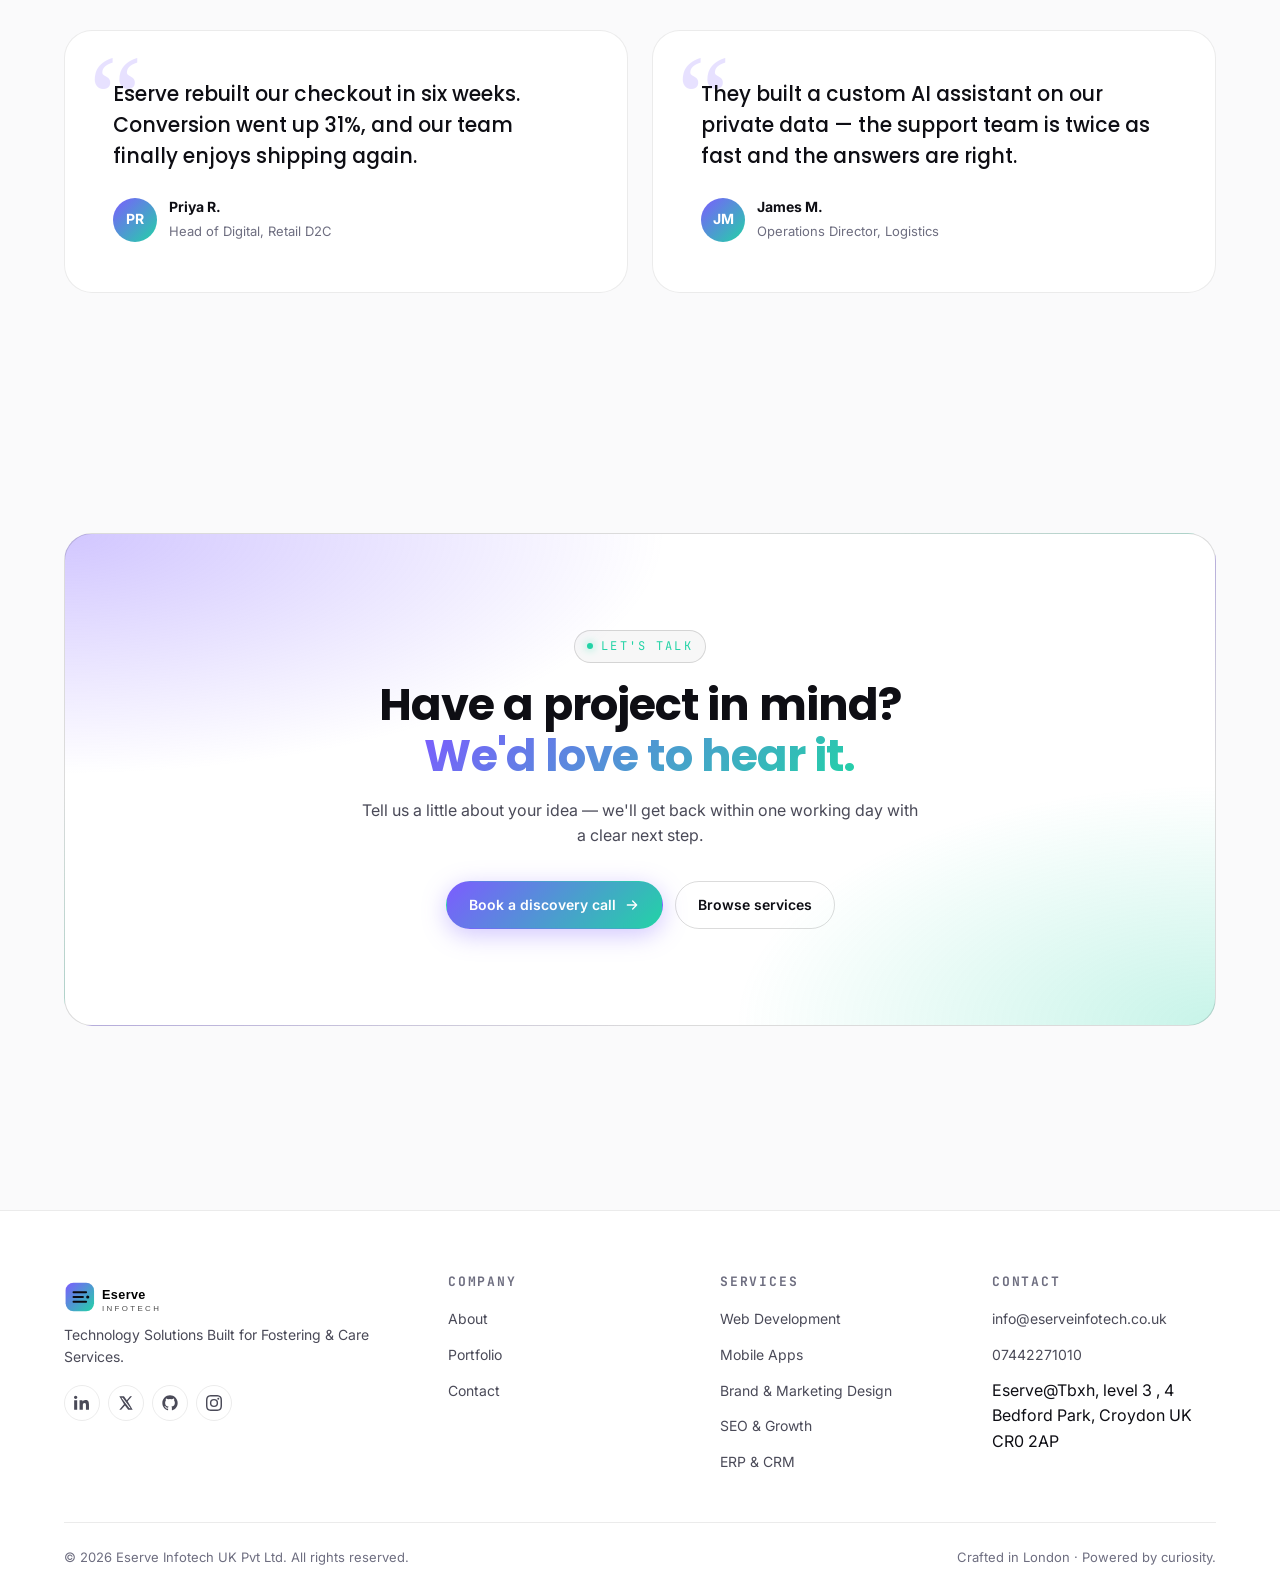
==== commit 73d62651: "menu change" ====
--- a/index.html
+++ b/index.html
@@ -28,7 +28,7 @@
           <div class="dropdown" role="menu">
             <a href="services/web-development.html"><span class="ic"><svg viewBox="0 0 24 24" fill="none" stroke="currentColor" stroke-width="2"><rect x="3" y="4" width="18" height="14" rx="2"/><path d="M3 9h18"/></svg></span>Web Development</a>
             <a href="services/mobile-app.html"><span class="ic"><svg viewBox="0 0 24 24" fill="none" stroke="currentColor" stroke-width="2"><rect x="7" y="2" width="10" height="20" rx="2"/><path d="M11 18h2"/></svg></span>Mobile App Development</a>
-            <a href="services/ai-solutions.html"><span class="ic"><svg viewBox="0 0 24 24" fill="none" stroke="currentColor" stroke-width="2"><circle cx="12" cy="12" r="3"/><path d="M12 3v3M12 18v3M3 12h3M18 12h3M5 5l2 2M17 17l2 2M5 19l2-2M17 7l2-2"/></svg></span>Generative AI Solutions</a>
+            <a href="services/brand-marketing.html"><span class="ic"><svg viewBox="0 0 24 24" fill="none" stroke="currentColor" stroke-width="2"><circle cx="12" cy="12" r="3"/><path d="M12 3v3M12 18v3M3 12h3M18 12h3M5 5l2 2M17 17l2 2M5 19l2-2M17 7l2-2"/></svg></span>Brand & Marketing Design</a>
             <a href="services/seo.html"><span class="ic"><svg viewBox="0 0 24 24" fill="none" stroke="currentColor" stroke-width="2"><circle cx="11" cy="11" r="7"/><path d="m21 21-4.3-4.3"/></svg></span>SEO &amp; Digital Growth</a>
             <a href="services/erp-crm.html"><span class="ic"><svg viewBox="0 0 24 24" fill="none" stroke="currentColor" stroke-width="2"><path d="M3 3h7v7H3zM14 3h7v7h-7zM3 14h7v7H3zM14 14h7v7h-7z"/></svg></span>ERP &amp; CRM Software</a>
           </div>
@@ -56,11 +56,11 @@
         <div>
           <span class="eyebrow reveal" data-edit="home.hero_eyebrow">London · Croydon · Worldwide</span>
           <h1 class="reveal delay-1">
-            <span class="line" data-edit="home.hero_h1_line1">Software, AI &amp; </span>
+            <span class="line" data-edit="home.hero_h1_line1">Software, Design &amp; </span>
             <span class="line" data-edit="home.hero_h1_line2">growth — built for</span>
             <span class="line gradient-text" data-edit="home.hero_h1_line3">ambitious brands.</span>
           </h1>
-          <p class="lead reveal delay-2" data-edit="home.hero_lead" data-edit-html>We design and engineer websites, mobile apps, generative AI systems and ERP/CRM platforms that turn your business goals into measurable outcomes.</p>
+          <p class="lead reveal delay-2" data-edit="home.hero_lead" data-edit-html>We design and engineer websites, mobile apps, brand &amp; marketing assets and ERP/CRM platforms that turn your business goals into measurable outcomes.</p>
           <div class="hero-actions reveal delay-3">
             <a class="btn btn-primary" href="contact.html"><span data-edit="home.hero_cta_primary" data-edit-html>Start a project</span>
               <svg class="arrow" viewBox="0 0 24 24" fill="none" stroke="currentColor" stroke-width="2" stroke-linecap="round" stroke-linejoin="round"><path d="M5 12h14M13 6l6 6-6 6"/></svg>
@@ -195,11 +195,11 @@
             <span class="more">Explore <svg viewBox="0 0 24 24" fill="none" stroke="currentColor" stroke-width="2" stroke-linecap="round"><path d="M5 12h14M13 6l6 6-6 6"/></svg></span>
           </a>
 
-          <a class="card spotlight tilt reveal delay-3" href="services/ai-solutions.html">
+          <a class="card spotlight tilt reveal delay-3" href="services/brand-marketing.html">
             <div class="icon">
               <svg viewBox="0 0 24 24" fill="none" stroke="currentColor" stroke-width="1.8" stroke-linecap="round" stroke-linejoin="round"><circle cx="12" cy="12" r="3"/><path d="M12 3v3M12 18v3M3 12h3M18 12h3M5.6 5.6 7.7 7.7M16.3 16.3l2.1 2.1M5.6 18.4 7.7 16.3M16.3 7.7l2.1-2.1"/></svg>
             </div>
-            <h3>Generative AI Solutions</h3>
+            <h3>Brand & Marketing Design</h3>
             <p>RAG, copilots, automation agents and custom LLM workflows tailored to your domain.</p>
             <span class="more">Explore <svg viewBox="0 0 24 24" fill="none" stroke="currentColor" stroke-width="2" stroke-linecap="round"><path d="M5 12h14M13 6l6 6-6 6"/></svg></span>
           </a>
@@ -341,7 +341,7 @@
           <ul>
             <li><a href="services/web-development.html">Web Development</a></li>
             <li><a href="services/mobile-app.html">Mobile Apps</a></li>
-            <li><a href="services/ai-solutions.html">AI Solutions</a></li>
+            <li><a href="services/brand-marketing.html">Brand & Marketing Design</a></li>
             <li><a href="services/seo.html">SEO &amp; Growth</a></li>
             <li><a href="services/erp-crm.html">ERP &amp; CRM</a></li>
           </ul>
